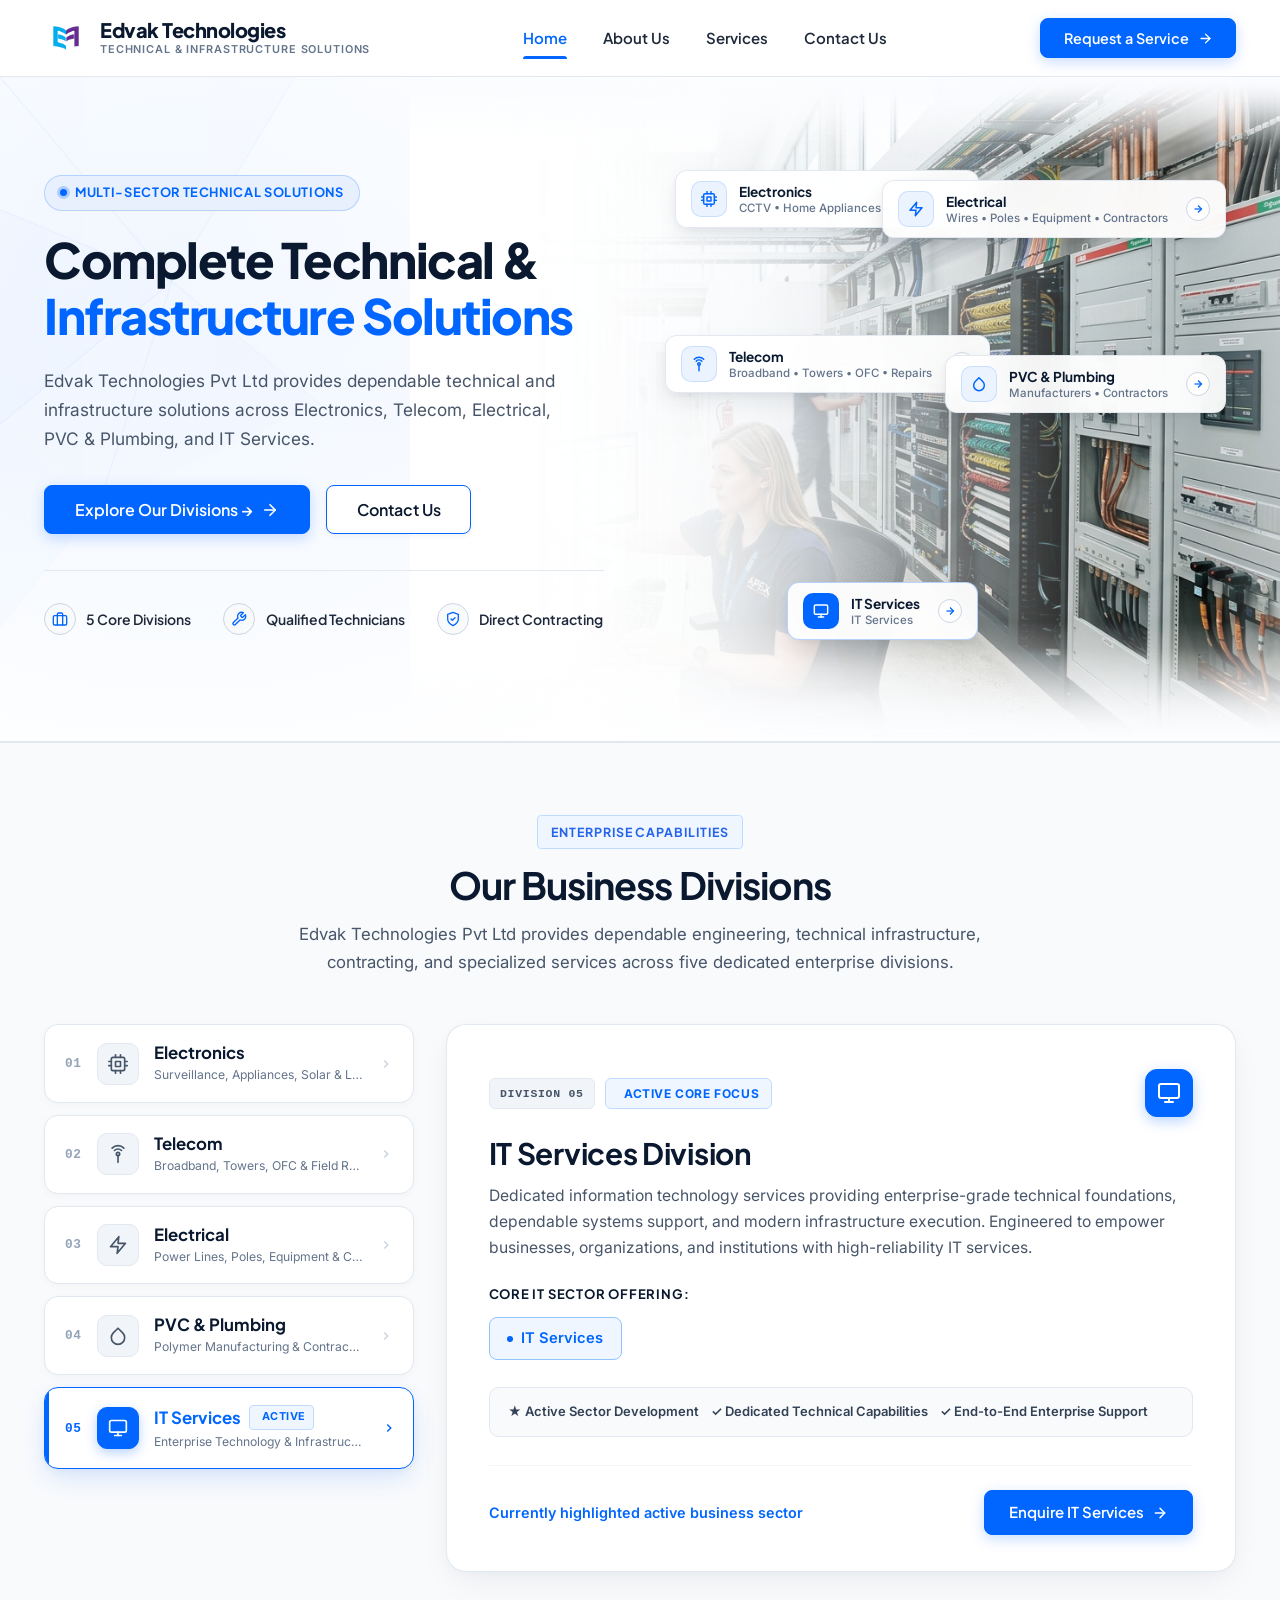
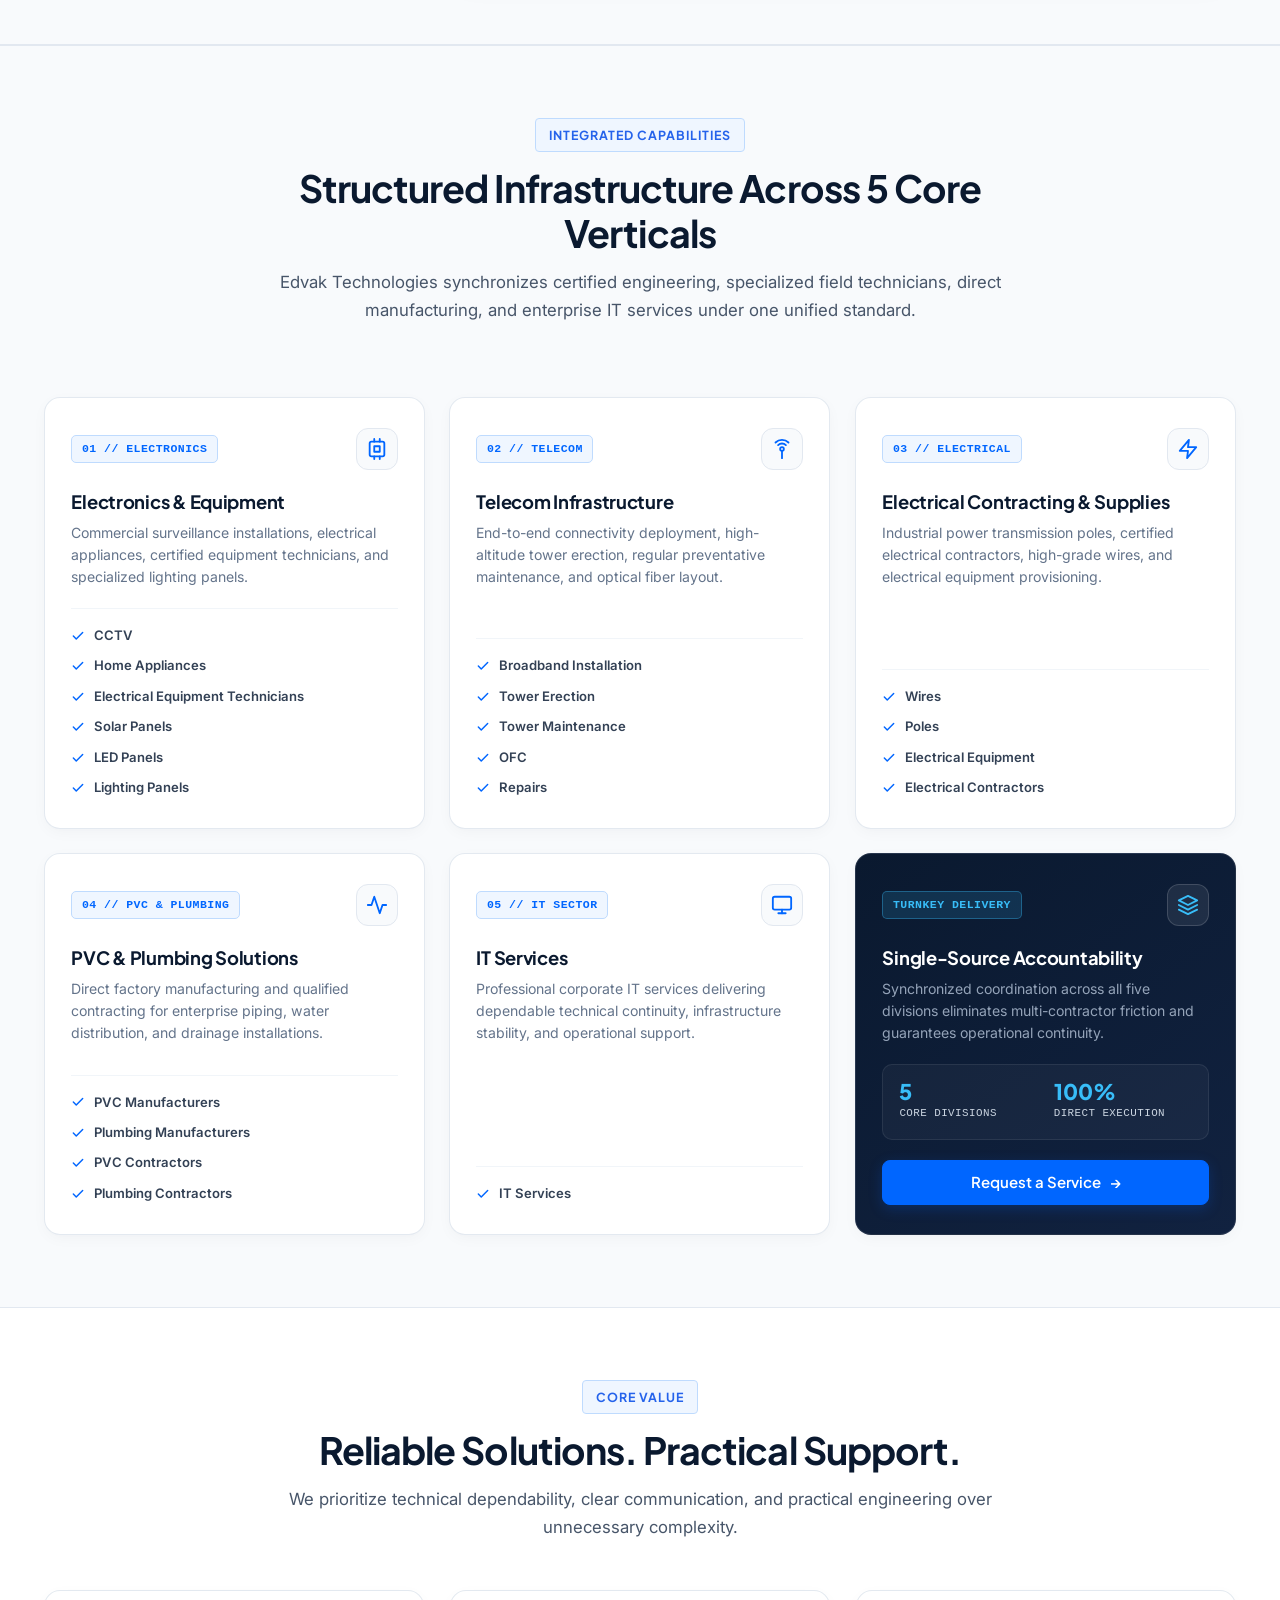
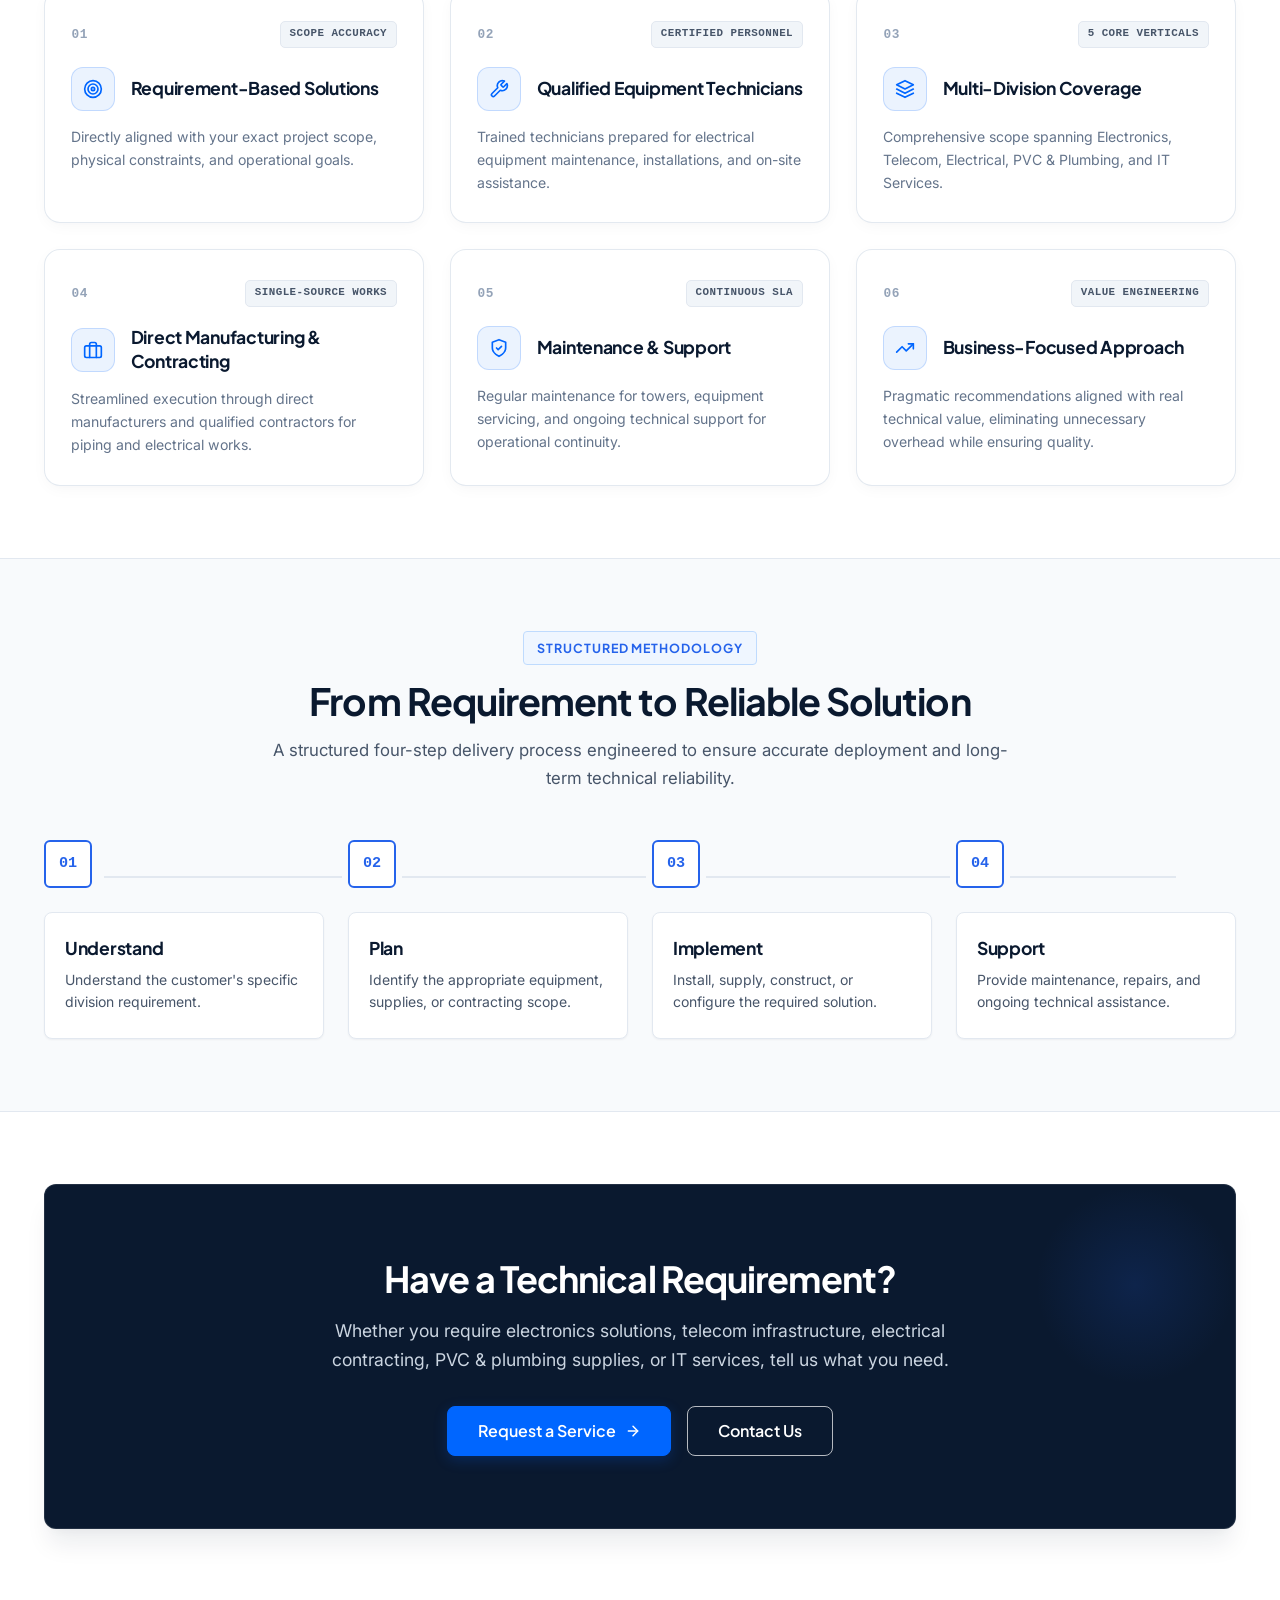
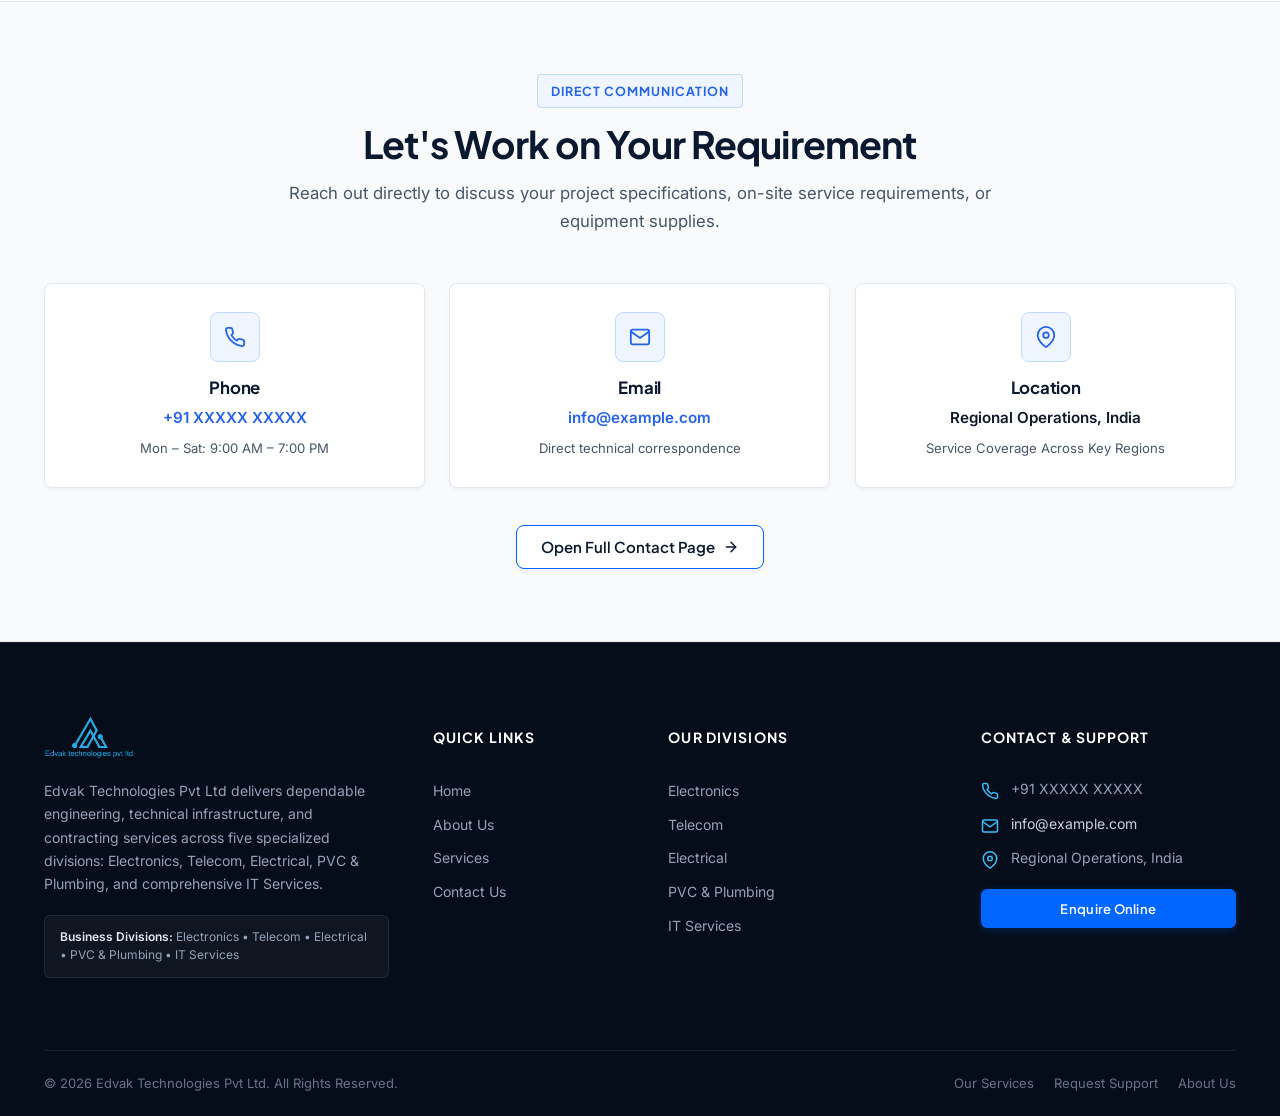
==== index.html @ a60372b4 "Update website design and services" ====
<!DOCTYPE html>
<html lang="en">
<head>
  <meta charset="UTF-8">
  <meta name="viewport" content="width=device-width, initial-scale=1.0">
  <title>Edvak Technologies Pvt Ltd | Complete Technical &amp; Infrastructure Solutions</title>
  <meta name="description" content="Edvak Technologies Pvt Ltd provides multi-sector technical and infrastructure solutions across Electronics, Telecom, Electrical, PVC &amp; Plumbing, and IT Services.">
  <link rel="canonical" href="https://www.example.com/">
  
  <!-- Open Graph Metadata -->
  <meta property="og:type" content="website">
  <meta property="og:title" content="Edvak Technologies Pvt Ltd | Complete Technical &amp; Infrastructure Solutions">
  <meta property="og:description" content="Edvak Technologies Pvt Ltd provides multi-sector technical and infrastructure solutions across Electronics, Telecom, Electrical, PVC &amp; Plumbing, and IT Services.">
  <meta property="og:url" content="https://www.example.com/">

  <!-- Google Fonts: Inter & Plus Jakarta Sans -->
  <link rel="preconnect" href="https://fonts.googleapis.com">
  <link rel="preconnect" href="https://fonts.gstatic.com" crossorigin>
  <link href="https://fonts.googleapis.com/css2?family=Inter:wght@400;500;600;700&family=Plus+Jakarta+Sans:wght@500;600;700;800&display=swap" rel="stylesheet">

  <!-- Core Stylesheets -->
  <link rel="stylesheet" href="css/style.css">
  <link rel="stylesheet" href="css/responsive.css">

  <!-- Structured Data: Organization -->
  <script type="application/ld+json">
  {
    "@context": "https://schema.org",
    "@type": "Organization",
    "name": "Edvak Technologies Pvt Ltd",
    "url": "https://www.example.com/",
    "logo": "https://www.example.com/assets/images/edvak-mark.png",
    "contactPoint": {
      "@type": "ContactPoint",
      "telephone": "+91 XXXXX XXXXX",
      "contactType": "customer service",
      "email": "info@example.com"
    }
  }
  </script>
</head>
<body>


  <!-- Global Header & Navigation -->
  <header class="site-header" id="main-header">
    <div class="container header-inner">
      <a href="index.html" class="brand-logo" aria-label="Edvak Technologies Pvt Ltd Home">
        <img src="assets/images/edvak-mark.png" alt="Edvak Technologies Logo" class="brand-logo-img">
        <div class="brand-text">
          <span class="brand-name">Edvak Technologies</span>
          <span class="brand-subtitle">Technical &amp; Infrastructure Solutions</span>
        </div>
      </a>

      <!-- Desktop & Mobile Navigation Wrapper -->
      <div class="nav-menu-wrapper" id="primary-navigation-wrapper">
        <nav aria-label="Primary Website Navigation">
          <ul class="nav-menu">
            <li><a href="index.html" class="nav-link active" aria-current="page">Home</a></li>
            <li><a href="about.html" class="nav-link">About Us</a></li>
            <li><a href="services.html" class="nav-link">Services</a></li>
            <li><a href="contact.html" class="nav-link">Contact Us</a></li>
            <li class="mobile-drawer-cta" style="display:none;">
              <a href="contact.html" class="btn btn-primary btn-block btn-shimmer">Request a Service</a>
            </li>
          </ul>
        </nav>
      </div>

      <div class="header-cta">
        <a href="contact.html" class="btn btn-nav-cta">
          Request a Service
          <svg width="15" height="15" viewBox="0 0 24 24" fill="none" stroke="currentColor" stroke-width="2.2" stroke-linecap="round" stroke-linejoin="round" aria-hidden="true"><line x1="5" y1="12" x2="19" y2="12"></line><polyline points="12 5 19 12 12 19"></polyline></svg>
        </a>
        <button class="mobile-nav-toggle" aria-label="Toggle navigation menu" aria-expanded="false" aria-controls="primary-navigation-wrapper">
          <svg width="24" height="24" viewBox="0 0 24 24" fill="none" stroke="currentColor" stroke-width="2" stroke-linecap="round" stroke-linejoin="round">
            <line x1="3" y1="12" x2="21" y2="12"></line>
            <line x1="3" y1="6" x2="21" y2="6"></line>
            <line x1="3" y1="18" x2="21" y2="18"></line>
          </svg>
        </button>
      </div>
    </div>
  </header>

  <main>
    <!-- 1. HERO SECTION: COMPLETE TECHNICAL & INFRASTRUCTURE SOLUTIONS -->
    <section class="hero-section" aria-labelledby="hero-heading">
      <!-- Subtle polygonal geometric facet watermark on the left -->
      <div class="hero-facet-backdrop" aria-hidden="true">
        <svg viewBox="0 0 500 650" preserveAspectRatio="none">
          <polygon points="0,0 240,0 140,200 0,130" fill="rgba(0,102,255,0.02)"></polygon>
          <polygon points="0,130 140,200 0,340" fill="rgba(0,102,255,0.035)"></polygon>
          <polygon points="140,200 260,320 80,420 0,340" fill="rgba(0,102,255,0.018)"></polygon>
          <polygon points="0,340 80,420 0,540" fill="rgba(0,102,255,0.028)"></polygon>
          <line x1="0" y1="0" x2="140" y2="200" stroke="rgba(0,102,255,0.065)" stroke-width="1.2"></line>
          <line x1="140" y1="200" x2="240" y2="0" stroke="rgba(0,102,255,0.065)" stroke-width="1.2"></line>
          <line x1="140" y1="200" x2="260" y2="320" stroke="rgba(0,102,255,0.065)" stroke-width="1.2"></line>
          <line x1="0" y1="130" x2="140" y2="200" stroke="rgba(0,102,255,0.065)" stroke-width="1.2"></line>
          <line x1="0" y1="340" x2="140" y2="200" stroke="rgba(0,102,255,0.065)" stroke-width="1.2"></line>
          <line x1="140" y1="200" x2="80" y2="420" stroke="rgba(0,102,255,0.065)" stroke-width="1.2"></line>
        </svg>
      </div>

      <!-- Photographic Infrastructure Visual: Spans right side, fading smoothly into the clean background -->
      <div class="hero-workspace-backdrop" aria-hidden="true">
        <img src="assets/images/hero-infrastructure.jpg" alt="" class="hero-backdrop-img">
        <div class="hero-backdrop-gradient"></div>
      </div>

      <div class="container hero-container">
        <div class="hero-grid">
          <!-- Left Hero Content Column (~50%) -->
          <div class="hero-content">
            <div class="hero-badge">
              <span class="hero-badge-dot"></span>
              MULTI-SECTOR TECHNICAL SOLUTIONS
            </div>
            <h1 id="hero-heading" class="hero-title">
              Complete Technical &amp;<br>
              <span class="hero-highlight">Infrastructure Solutions</span>
            </h1>
            <p class="hero-description">
              Edvak Technologies Pvt Ltd provides dependable technical and infrastructure solutions across Electronics, Telecom, Electrical, PVC &amp; Plumbing, and IT Services.
            </p>
            <div class="hero-actions">
              <a href="#divisions-section" class="btn btn-hero-primary btn-shimmer">
                Explore Our Divisions &rarr;
                <svg width="18" height="18" viewBox="0 0 24 24" fill="none" stroke="currentColor" stroke-width="2.2" stroke-linecap="round" stroke-linejoin="round" aria-hidden="true"><line x1="5" y1="12" x2="19" y2="12"></line><polyline points="12 5 19 12 12 19"></polyline></svg>
              </a>
              <a href="contact.html" class="btn btn-hero-secondary">Contact Us</a>
            </div>

            <!-- 3 Supporting Points / Highlights -->
            <div class="hero-features-strip">
              <div class="hero-feature-item">
                <div class="feature-icon-circle">
                  <svg width="16" height="16" viewBox="0 0 24 24" fill="none" stroke="currentColor" stroke-width="2" stroke-linecap="round" stroke-linejoin="round" aria-hidden="true"><rect x="2" y="7" width="20" height="14" rx="2" ry="2"></rect><path d="M16 21V5a2 2 0 0 0-2-2h-4a2 2 0 0 0-2 2v16"></path></svg>
                </div>
                <span>5 Core Divisions</span>
              </div>
              <div class="hero-feature-item">
                <div class="feature-icon-circle">
                  <svg width="16" height="16" viewBox="0 0 24 24" fill="none" stroke="currentColor" stroke-width="2" stroke-linecap="round" stroke-linejoin="round" aria-hidden="true"><path d="M14.7 6.3a1 1 0 0 0 0 1.4l1.6 1.6a1 1 0 0 0 1.4 0l3.77-3.77a6 6 0 0 1-7.94 7.94l-6.91 6.91a2.12 2.12 0 0 1-3-3l6.91-6.91a6 6 0 0 1 7.94-7.94l-3.76 3.76z"></path></svg>
                </div>
                <span>Qualified Technicians</span>
              </div>
              <div class="hero-feature-item">
                <div class="feature-icon-circle">
                  <svg width="16" height="16" viewBox="0 0 24 24" fill="none" stroke="currentColor" stroke-width="2" stroke-linecap="round" stroke-linejoin="round" aria-hidden="true"><path d="M12 22s8-4 8-10V5l-8-3-8 3v7c0 6 8 10 8 10z"></path><polyline points="9 12 11 14 15 10"></polyline></svg>
                </div>
                <span>Direct Contracting</span>
              </div>
            </div>
          </div>

          <!-- Right Technical Infrastructure Visual & Floating Division Cards Column (~50%) -->
          <div class="hero-visual">
            <div class="hero-stage-container" aria-label="Technical Infrastructure and Business Divisions">
              <!-- Mobile/Tablet Grounded Visual -->
              <div class="hero-mobile-image-card">
                <img src="assets/images/hero-infrastructure.jpg" alt="Edvak Technical and Infrastructure Operations" width="640" height="360" class="hero-workspace-img" loading="eager">
              </div>

              <!-- 5 Floating Division Cards Representing the 5 Actual Business Divisions -->
              <!-- Card 1: Electronics -->
              <a href="#division-electronics" class="hero-floating-card card-electronics" aria-label="Electronics Division">
                <div class="floating-card-icon">
                  <svg width="16" height="16" viewBox="0 0 24 24" fill="none" stroke="currentColor" stroke-width="2.2" stroke-linecap="round" stroke-linejoin="round" aria-hidden="true"><rect x="4" y="4" width="16" height="16" rx="2"></rect><rect x="9" y="9" width="6" height="6"></rect><line x1="9" y1="1" x2="9" y2="4"></line><line x1="15" y1="1" x2="15" y2="4"></line><line x1="9" y1="20" x2="9" y2="23"></line><line x1="15" y1="20" x2="15" y2="23"></line><line x1="20" y1="9" x2="23" y2="9"></line><line x1="20" y1="14" x2="23" y2="14"></line><line x1="1" y1="9" x2="4" y2="9"></line><line x1="1" y1="14" x2="4" y2="14"></line></svg>
                </div>
                <div class="floating-card-text">
                  <span class="floating-card-title">Electronics</span>
                  <span class="floating-card-sub">CCTV &bull; Home Appliances &bull; Solar</span>
                </div>
                <div class="floating-card-arrow" aria-hidden="true">
                  <svg width="12" height="12" viewBox="0 0 24 24" fill="none" stroke="currentColor" stroke-width="2.5"><line x1="5" y1="12" x2="19" y2="12"></line><polyline points="12 5 19 12 12 19"></polyline></svg>
                </div>
              </a>

              <!-- Card 2: Telecom -->
              <a href="#division-telecom" class="hero-floating-card card-telecom" aria-label="Telecom Division">
                <div class="floating-card-icon">
                  <svg width="16" height="16" viewBox="0 0 24 24" fill="none" stroke="currentColor" stroke-width="2.2" stroke-linecap="round" stroke-linejoin="round" aria-hidden="true"><path d="M4.93 4.93a10 10 0 0 1 14.14 0"></path><path d="M7.76 7.76a6 6 0 0 1 8.48 0"></path><circle cx="12" cy="12" r="2"></circle><path d="M12 14v8"></path></svg>
                </div>
                <div class="floating-card-text">
                  <span class="floating-card-title">Telecom</span>
                  <span class="floating-card-sub">Broadband &bull; Towers &bull; OFC &bull; Repairs</span>
                </div>
                <div class="floating-card-arrow" aria-hidden="true">
                  <svg width="12" height="12" viewBox="0 0 24 24" fill="none" stroke="currentColor" stroke-width="2.5"><line x1="5" y1="12" x2="19" y2="12"></line><polyline points="12 5 19 12 12 19"></polyline></svg>
                </div>
              </a>

              <!-- Card 3: Electrical -->
              <a href="#division-electrical" class="hero-floating-card card-electrical" aria-label="Electrical Division">
                <div class="floating-card-icon">
                  <svg width="16" height="16" viewBox="0 0 24 24" fill="none" stroke="currentColor" stroke-width="2.2" stroke-linecap="round" stroke-linejoin="round" aria-hidden="true"><polygon points="13 2 3 14 12 14 11 22 21 10 12 10 13 2"></polygon></svg>
                </div>
                <div class="floating-card-text">
                  <span class="floating-card-title">Electrical</span>
                  <span class="floating-card-sub">Wires &bull; Poles &bull; Equipment &bull; Contractors</span>
                </div>
                <div class="floating-card-arrow" aria-hidden="true">
                  <svg width="12" height="12" viewBox="0 0 24 24" fill="none" stroke="currentColor" stroke-width="2.5"><line x1="5" y1="12" x2="19" y2="12"></line><polyline points="12 5 19 12 12 19"></polyline></svg>
                </div>
              </a>

              <!-- Card 4: PVC & Plumbing -->
              <a href="#division-plumbing" class="hero-floating-card card-plumbing" aria-label="PVC and Plumbing Division">
                <div class="floating-card-icon">
                  <svg width="16" height="16" viewBox="0 0 24 24" fill="none" stroke="currentColor" stroke-width="2.2" stroke-linecap="round" stroke-linejoin="round" aria-hidden="true"><path d="M12 2.69l5.66 5.66a8 8 0 1 1-11.31 0z"></path></svg>
                </div>
                <div class="floating-card-text">
                  <span class="floating-card-title">PVC &amp; Plumbing</span>
                  <span class="floating-card-sub">Manufacturers &bull; Contractors</span>
                </div>
                <div class="floating-card-arrow" aria-hidden="true">
                  <svg width="12" height="12" viewBox="0 0 24 24" fill="none" stroke="currentColor" stroke-width="2.5"><line x1="5" y1="12" x2="19" y2="12"></line><polyline points="12 5 19 12 12 19"></polyline></svg>
                </div>
              </a>

              <!-- Card 5: IT Services -->
              <a href="#division-it" class="hero-floating-card card-it-services" aria-label="IT Services Division">
                <div class="floating-card-icon">
                  <svg width="16" height="16" viewBox="0 0 24 24" fill="none" stroke="currentColor" stroke-width="2.2" stroke-linecap="round" stroke-linejoin="round" aria-hidden="true"><rect x="2" y="3" width="20" height="14" rx="2" ry="2"></rect><line x1="8" y1="21" x2="16" y2="21"></line><line x1="12" y1="17" x2="12" y2="21"></line></svg>
                </div>
                <div class="floating-card-text">
                  <span class="floating-card-title">IT Services</span>
                  <span class="floating-card-sub">IT Services</span>
                </div>
                <div class="floating-card-arrow" aria-hidden="true">
                  <svg width="12" height="12" viewBox="0 0 24 24" fill="none" stroke="currentColor" stroke-width="2.5"><line x1="5" y1="12" x2="19" y2="12"></line><polyline points="12 5 19 12 12 19"></polyline></svg>
                </div>
              </a>
            </div>
          </div>
        </div>
      </div>
    </section>

    <!-- ==========================================================================
         SECTION 2: OUR BUSINESS DIVISIONS
         Interactive Enterprise Division Hub (Master-Detail Showcase)
         ========================================================================== -->
    <section class="section section-alt" id="divisions-section" aria-labelledby="divisions-heading">
      <div class="container">
        <div class="section-header">
          <span class="section-tag">Enterprise Capabilities</span>
          <h2 id="divisions-heading" class="section-title">Our Business Divisions</h2>
          <p class="section-description">
            Edvak Technologies Pvt Ltd provides dependable engineering, technical infrastructure, contracting, and specialized services across five dedicated enterprise divisions.
          </p>
        </div>

        <div class="division-hub-wrapper">
          <!-- Left Navigation Dock: 5 Divisions Selector Tabs -->
          <div class="hub-nav-dock" role="tablist" aria-label="Business Divisions Selector">
            <!-- Tab 1: Electronics -->
            <button class="hub-nav-item theme-electronics" id="tab-electronics" role="tab" aria-selected="false" aria-controls="panel-electronics" data-target="panel-electronics">
              <span class="hub-item-num">01</span>
              <div class="hub-item-icon">
                <svg width="20" height="20" viewBox="0 0 24 24" fill="none" stroke="currentColor" stroke-width="2" stroke-linecap="round" stroke-linejoin="round"><rect x="4" y="4" width="16" height="16" rx="2"></rect><rect x="9" y="9" width="6" height="6"></rect><line x1="9" y1="1" x2="9" y2="4"></line><line x1="15" y1="1" x2="15" y2="4"></line><line x1="9" y1="20" x2="9" y2="23"></line><line x1="15" y1="20" x2="15" y2="23"></line><line x1="20" y1="9" x2="23" y2="9"></line><line x1="20" y1="14" x2="23" y2="14"></line><line x1="1" y1="9" x2="4" y2="9"></line><line x1="1" y1="14" x2="4" y2="14"></line></svg>
              </div>
              <div class="hub-item-text">
                <span class="hub-item-title">Electronics</span>
                <span class="hub-item-sub">Surveillance, Appliances, Solar &amp; Lighting</span>
              </div>
              <div class="hub-item-arrow" aria-hidden="true">
                <svg width="14" height="14" viewBox="0 0 24 24" fill="none" stroke="currentColor" stroke-width="2.5"><polyline points="9 18 15 12 9 6"></polyline></svg>
              </div>
            </button>

            <!-- Tab 2: Telecom -->
            <button class="hub-nav-item theme-telecom" id="tab-telecom" role="tab" aria-selected="false" aria-controls="panel-telecom" data-target="panel-telecom">
              <span class="hub-item-num">02</span>
              <div class="hub-item-icon">
                <svg width="20" height="20" viewBox="0 0 24 24" fill="none" stroke="currentColor" stroke-width="2" stroke-linecap="round" stroke-linejoin="round"><path d="M4.93 4.93a10 10 0 0 1 14.14 0"></path><path d="M7.76 7.76a6 6 0 0 1 8.48 0"></path><circle cx="12" cy="12" r="2"></circle><path d="M12 14v8"></path></svg>
              </div>
              <div class="hub-item-text">
                <span class="hub-item-title">Telecom</span>
                <span class="hub-item-sub">Broadband, Towers, OFC &amp; Field Repairs</span>
              </div>
              <div class="hub-item-arrow" aria-hidden="true">
                <svg width="14" height="14" viewBox="0 0 24 24" fill="none" stroke="currentColor" stroke-width="2.5"><polyline points="9 18 15 12 9 6"></polyline></svg>
              </div>
            </button>

            <!-- Tab 3: Electrical -->
            <button class="hub-nav-item theme-electrical" id="tab-electrical" role="tab" aria-selected="false" aria-controls="panel-electrical" data-target="panel-electrical">
              <span class="hub-item-num">03</span>
              <div class="hub-item-icon">
                <svg width="20" height="20" viewBox="0 0 24 24" fill="none" stroke="currentColor" stroke-width="2" stroke-linecap="round" stroke-linejoin="round"><polygon points="13 2 3 14 12 14 11 22 21 10 12 10 13 2"></polygon></svg>
              </div>
              <div class="hub-item-text">
                <span class="hub-item-title">Electrical</span>
                <span class="hub-item-sub">Power Lines, Poles, Equipment &amp; Contractors</span>
              </div>
              <div class="hub-item-arrow" aria-hidden="true">
                <svg width="14" height="14" viewBox="0 0 24 24" fill="none" stroke="currentColor" stroke-width="2.5"><polyline points="9 18 15 12 9 6"></polyline></svg>
              </div>
            </button>

            <!-- Tab 4: PVC & Plumbing -->
            <button class="hub-nav-item theme-plumbing" id="tab-plumbing" role="tab" aria-selected="false" aria-controls="panel-plumbing" data-target="panel-plumbing">
              <span class="hub-item-num">04</span>
              <div class="hub-item-icon">
                <svg width="20" height="20" viewBox="0 0 24 24" fill="none" stroke="currentColor" stroke-width="2" stroke-linecap="round" stroke-linejoin="round"><path d="M12 2.69l5.66 5.66a8 8 0 1 1-11.31 0z"></path></svg>
              </div>
              <div class="hub-item-text">
                <span class="hub-item-title">PVC &amp; Plumbing</span>
                <span class="hub-item-sub">Polymer Manufacturing &amp; Contracting</span>
              </div>
              <div class="hub-item-arrow" aria-hidden="true">
                <svg width="14" height="14" viewBox="0 0 24 24" fill="none" stroke="currentColor" stroke-width="2.5"><polyline points="9 18 15 12 9 6"></polyline></svg>
              </div>
            </button>

            <!-- Tab 5: IT Services (ACTIVE / HIGHLIGHTED) -->
            <button class="hub-nav-item theme-it active" id="tab-it" role="tab" aria-selected="true" aria-controls="panel-it" data-target="panel-it">
              <span class="hub-item-num">05</span>
              <div class="hub-item-icon">
                <svg width="20" height="20" viewBox="0 0 24 24" fill="none" stroke="currentColor" stroke-width="2" stroke-linecap="round" stroke-linejoin="round"><rect x="2" y="3" width="20" height="14" rx="2" ry="2"></rect><line x1="8" y1="21" x2="16" y2="21"></line><line x1="12" y1="17" x2="12" y2="21"></line></svg>
              </div>
              <div class="hub-item-text">
                <div class="hub-title-row">
                  <span class="hub-item-title">IT Services</span>
                  <span class="hub-badge-pulse"><span class="pulse-dot"></span> Active</span>
                </div>
                <span class="hub-item-sub">Enterprise Technology &amp; Infrastructure</span>
              </div>
              <div class="hub-item-arrow" aria-hidden="true">
                <svg width="14" height="14" viewBox="0 0 24 24" fill="none" stroke="currentColor" stroke-width="2.5"><polyline points="9 18 15 12 9 6"></polyline></svg>
              </div>
            </button>
          </div>

          <!-- Right Showcase Stage: Dynamic Detail Panels -->
          <div class="hub-stage" id="hub-stage-container">
            <!-- Panel 1: Electronics -->
            <div class="hub-panel theme-electronics" id="panel-electronics" role="tabpanel" aria-labelledby="tab-electronics">
              <div class="hub-panel-header">
                <div class="hub-panel-badges">
                  <span class="panel-chip">DIVISION 01</span>
                  <span class="panel-category-pill">Hardware &amp; Energy</span>
                </div>
                <div class="hub-panel-icon-circle">
                  <svg width="24" height="24" viewBox="0 0 24 24" fill="none" stroke="currentColor" stroke-width="2" stroke-linecap="round" stroke-linejoin="round"><rect x="4" y="4" width="16" height="16" rx="2"></rect><rect x="9" y="9" width="6" height="6"></rect><line x1="9" y1="1" x2="9" y2="4"></line><line x1="15" y1="1" x2="15" y2="4"></line><line x1="9" y1="20" x2="9" y2="23"></line><line x1="15" y1="20" x2="15" y2="23"></line><line x1="20" y1="9" x2="23" y2="9"></line><line x1="20" y1="14" x2="23" y2="14"></line><line x1="1" y1="9" x2="4" y2="9"></line><line x1="1" y1="14" x2="4" y2="14"></line></svg>
                </div>
              </div>
              <h3 class="hub-panel-title">Electronics Division</h3>
              <p class="hub-panel-desc">
                Comprehensive electronics infrastructure providing high-definition surveillance systems, appliance maintenance, certified technicians for all electrical equipment, and clean-energy solar and LED illumination panels for commercial and residential facilities.
              </p>

              <div class="hub-services-block">
                <h4 class="hub-services-heading">Core Services &amp; Equipment Provided:</h4>
                <div class="hub-services-grid">
                  <div class="hub-service-capsule"><span class="capsule-dot"></span> CCTV</div>
                  <div class="hub-service-capsule"><span class="capsule-dot"></span> Home Appliances</div>
                  <div class="hub-service-capsule"><span class="capsule-dot"></span> Electrical Equipment Technicians</div>
                  <div class="hub-service-capsule"><span class="capsule-dot"></span> Solar Panels</div>
                  <div class="hub-service-capsule"><span class="capsule-dot"></span> LED Panels</div>
                  <div class="hub-service-capsule"><span class="capsule-dot"></span> Lighting Panels</div>
                </div>
              </div>

              <div class="hub-panel-meta-strip">
                <div class="hub-meta-pill">✓ Certified Field Technicians</div>
                <div class="hub-meta-pill">✓ Direct Equipment Supply</div>
                <div class="hub-meta-pill">✓ On-Site Installation &amp; AMC</div>
              </div>

              <div class="hub-panel-footer">
                <div class="hub-footer-text">
                  <span>Looking for electronics or solar deployment?</span>
                </div>
                <a href="contact.html?division=electronics" class="btn btn-primary btn-shimmer">
                  <span>Enquire Electronics</span>
                  <svg width="16" height="16" viewBox="0 0 24 24" fill="none" stroke="currentColor" stroke-width="2.2" stroke-linecap="round" stroke-linejoin="round"><line x1="5" y1="12" x2="19" y2="12"></line><polyline points="12 5 19 12 12 19"></polyline></svg>
                </a>
              </div>
            </div>

            <!-- Panel 2: Telecom -->
            <div class="hub-panel theme-telecom" id="panel-telecom" role="tabpanel" aria-labelledby="tab-telecom">
              <div class="hub-panel-header">
                <div class="hub-panel-badges">
                  <span class="panel-chip">DIVISION 02</span>
                  <span class="panel-category-pill">Network Infrastructure</span>
                </div>
                <div class="hub-panel-icon-circle">
                  <svg width="24" height="24" viewBox="0 0 24 24" fill="none" stroke="currentColor" stroke-width="2" stroke-linecap="round" stroke-linejoin="round"><path d="M4.93 4.93a10 10 0 0 1 14.14 0"></path><path d="M7.76 7.76a6 6 0 0 1 8.48 0"></path><circle cx="12" cy="12" r="2"></circle><path d="M12 14v8"></path></svg>
                </div>
              </div>
              <h3 class="hub-panel-title">Telecom Division</h3>
              <p class="hub-panel-desc">
                High-capacity connectivity solutions and turnkey telecommunications engineering—specializing in broadband installations, robust tower erection and structural maintenance, high-speed optical fiber cabling (OFC), and rapid field restoration services.
              </p>

              <div class="hub-services-block">
                <h4 class="hub-services-heading">Core Services &amp; Capabilities:</h4>
                <div class="hub-services-grid">
                  <div class="hub-service-capsule"><span class="capsule-dot"></span> Broadband Installation</div>
                  <div class="hub-service-capsule"><span class="capsule-dot"></span> Tower Erection</div>
                  <div class="hub-service-capsule"><span class="capsule-dot"></span> Tower Maintenance</div>
                  <div class="hub-service-capsule"><span class="capsule-dot"></span> OFC</div>
                  <div class="hub-service-capsule"><span class="capsule-dot"></span> Repairs</div>
                </div>
              </div>

              <div class="hub-panel-meta-strip">
                <div class="hub-meta-pill">✓ Rigging &amp; Tower Erection Teams</div>
                <div class="hub-meta-pill">✓ OFC Splicing &amp; Testing</div>
                <div class="hub-meta-pill">✓ 24/7 Field Repair Readiness</div>
              </div>

              <div class="hub-panel-footer">
                <div class="hub-footer-text">
                  <span>Need turnkey telecom contracting or maintenance?</span>
                </div>
                <a href="contact.html?division=telecom" class="btn btn-primary btn-shimmer">
                  <span>Enquire Telecom</span>
                  <svg width="16" height="16" viewBox="0 0 24 24" fill="none" stroke="currentColor" stroke-width="2.2" stroke-linecap="round" stroke-linejoin="round"><line x1="5" y1="12" x2="19" y2="12"></line><polyline points="12 5 19 12 12 19"></polyline></svg>
                </a>
              </div>
            </div>

            <!-- Panel 3: Electrical -->
            <div class="hub-panel theme-electrical" id="panel-electrical" role="tabpanel" aria-labelledby="tab-electrical">
              <div class="hub-panel-header">
                <div class="hub-panel-badges">
                  <span class="panel-chip">DIVISION 03</span>
                  <span class="panel-category-pill">Power &amp; Contracting</span>
                </div>
                <div class="hub-panel-icon-circle">
                  <svg width="24" height="24" viewBox="0 0 24 24" fill="none" stroke="currentColor" stroke-width="2" stroke-linecap="round" stroke-linejoin="round"><polygon points="13 2 3 14 12 14 11 22 21 10 12 10 13 2"></polygon></svg>
                </div>
              </div>
              <h3 class="hub-panel-title">Electrical Division</h3>
              <p class="hub-panel-desc">
                Heavy-duty commercial and industrial electrical infrastructure delivery—supplying certified high-tension and low-tension wires, distribution utility poles, substations and panel equipment, supported by licensed electrical contractors.
              </p>

              <div class="hub-services-block">
                <h4 class="hub-services-heading">Core Services &amp; Supplies:</h4>
                <div class="hub-services-grid">
                  <div class="hub-service-capsule"><span class="capsule-dot"></span> Wires</div>
                  <div class="hub-service-capsule"><span class="capsule-dot"></span> Poles</div>
                  <div class="hub-service-capsule"><span class="capsule-dot"></span> Electrical Equipment</div>
                  <div class="hub-service-capsule"><span class="capsule-dot"></span> Electrical Contractors</div>
                </div>
              </div>

              <div class="hub-panel-meta-strip">
                <div class="hub-meta-pill">✓ Licensed Electrical Contractors</div>
                <div class="hub-meta-pill">✓ Commercial &amp; Industrial Power</div>
                <div class="hub-meta-pill">✓ Certified Utility Poles &amp; Wires</div>
              </div>

              <div class="hub-panel-footer">
                <div class="hub-footer-text">
                  <span>Planning industrial wiring or contracting works?</span>
                </div>
                <a href="contact.html?division=electrical" class="btn btn-primary btn-shimmer">
                  <span>Enquire Electrical</span>
                  <svg width="16" height="16" viewBox="0 0 24 24" fill="none" stroke="currentColor" stroke-width="2.2" stroke-linecap="round" stroke-linejoin="round"><line x1="5" y1="12" x2="19" y2="12"></line><polyline points="12 5 19 12 12 19"></polyline></svg>
                </a>
              </div>
            </div>

            <!-- Panel 4: PVC & Plumbing -->
            <div class="hub-panel theme-plumbing" id="panel-plumbing" role="tabpanel" aria-labelledby="tab-plumbing">
              <div class="hub-panel-header">
                <div class="hub-panel-badges">
                  <span class="panel-chip">DIVISION 04</span>
                  <span class="panel-category-pill">Manufacturing &amp; Utilities</span>
                </div>
                <div class="hub-panel-icon-circle">
                  <svg width="24" height="24" viewBox="0 0 24 24" fill="none" stroke="currentColor" stroke-width="2" stroke-linecap="round" stroke-linejoin="round"><path d="M12 2.69l5.66 5.66a8 8 0 1 1-11.31 0z"></path></svg>
                </div>
              </div>
              <h3 class="hub-panel-title">PVC &amp; Plumbing Division</h3>
              <p class="hub-panel-desc">
                Precision polymer manufacturing and commercial utility infrastructure—encompassing high-durability PVC product manufacturing, plumbing product fabrication, utility-grade PVC contracting, and licensed plumbing contractor executions.
              </p>

              <div class="hub-services-block">
                <h4 class="hub-services-heading">Core Manufacturing &amp; Contracting Offerings:</h4>
                <div class="hub-services-grid">
                  <div class="hub-service-capsule"><span class="capsule-dot"></span> PVC Manufacturers</div>
                  <div class="hub-service-capsule"><span class="capsule-dot"></span> Plumbing Manufacturers</div>
                  <div class="hub-service-capsule"><span class="capsule-dot"></span> PVC Contractors</div>
                  <div class="hub-service-capsule"><span class="capsule-dot"></span> Plumbing Contractors</div>
                </div>
              </div>

              <div class="hub-panel-meta-strip">
                <div class="hub-meta-pill">✓ Direct Factory Manufacturing</div>
                <div class="hub-meta-pill">✓ High-Tolerance Polymer Piping</div>
                <div class="hub-meta-pill">✓ Certified Piping Contractors</div>
              </div>

              <div class="hub-panel-footer">
                <div class="hub-footer-text">
                  <span>Require plumbing manufacturing or piping contractors?</span>
                </div>
                <a href="contact.html?division=plumbing" class="btn btn-primary btn-shimmer">
                  <span>Enquire PVC &amp; Plumbing</span>
                  <svg width="16" height="16" viewBox="0 0 24 24" fill="none" stroke="currentColor" stroke-width="2.2" stroke-linecap="round" stroke-linejoin="round"><line x1="5" y1="12" x2="19" y2="12"></line><polyline points="12 5 19 12 12 19"></polyline></svg>
                </a>
              </div>
            </div>

            <!-- Panel 5: IT Services (ACTIVE / HIGHLIGHTED) -->
            <div class="hub-panel theme-it active" id="panel-it" role="tabpanel" aria-labelledby="tab-it">
              <div class="hub-panel-header">
                <div class="hub-panel-badges">
                  <span class="panel-chip">DIVISION 05</span>
                  <span class="panel-active-pill"><span class="pulse-dot"></span> Active Core Focus</span>
                </div>
                <div class="hub-panel-icon-circle active-circle">
                  <svg width="24" height="24" viewBox="0 0 24 24" fill="none" stroke="currentColor" stroke-width="2" stroke-linecap="round" stroke-linejoin="round"><rect x="2" y="3" width="20" height="14" rx="2" ry="2"></rect><line x1="8" y1="21" x2="16" y2="21"></line><line x1="12" y1="17" x2="12" y2="21"></line></svg>
                </div>
              </div>
              <h3 class="hub-panel-title">IT Services Division</h3>
              <p class="hub-panel-desc">
                Dedicated information technology services providing enterprise-grade technical foundations, dependable systems support, and modern infrastructure execution. Engineered to empower businesses, organizations, and institutions with high-reliability IT services.
              </p>

              <div class="hub-services-block">
                <h4 class="hub-services-heading">Core IT Sector Offering:</h4>
                <div class="hub-services-grid">
                  <div class="hub-service-capsule active-capsule"><span class="capsule-dot active-dot"></span> IT Services</div>
                </div>
              </div>

              <div class="hub-panel-meta-strip">
                <div class="hub-meta-pill">★ Active Sector Development</div>
                <div class="hub-meta-pill">✓ Dedicated Technical Capabilities</div>
                <div class="hub-meta-pill">✓ End-to-End Enterprise Support</div>
              </div>

              <div class="hub-panel-footer">
                <div class="hub-footer-text">
                  <span style="color:#0066FF; font-weight:600;">Currently highlighted active business sector</span>
                </div>
                <a href="contact.html?division=it" class="btn btn-primary btn-shimmer">
                  <span>Enquire IT Services</span>
                  <svg width="16" height="16" viewBox="0 0 24 24" fill="none" stroke="currentColor" stroke-width="2.2" stroke-linecap="round" stroke-linejoin="round"><line x1="5" y1="12" x2="19" y2="12"></line><polyline points="12 5 19 12 12 19"></polyline></svg>
                </a>
              </div>
            </div>
          </div>
        </div>
      </div>
    </section>

    <!-- ==========================================================================
         SECTION 3: DIVISION CAPABILITIES
         Heading: Structured Infrastructure & Multi-Division Scope
         Integrated Capabilities across the 5 Business Divisions
         ========================================================================== -->
    <!-- ==========================================================================
         SECTION 3: INTEGRATED CAPABILITIES ACROSS 5 VERTICALS
         Clean, stylish, modern corporate architecture grid
         ========================================================================== -->
    <section class="section section-alt capabilities-section" id="capabilities-section" aria-labelledby="capabilities-heading">
      <div class="container">
        <div class="section-header text-center" style="max-width: 820px; margin: 0 auto var(--space-2xl) auto;">
          <span class="section-tag">Integrated Capabilities</span>
          <h2 id="capabilities-heading" class="section-title">Structured Infrastructure Across 5 Core Verticals</h2>
          <p class="section-description">
            Edvak Technologies synchronizes certified engineering, specialized field technicians, direct manufacturing, and enterprise IT services under one unified standard.
          </p>
        </div>

        <div class="capabilities-grid-six">
          <!-- 01. Electronics -->
          <div class="capability-matrix-card reveal-on-scroll">
            <div class="matrix-card-top">
              <span class="matrix-card-badge">01 // ELECTRONICS</span>
              <div class="matrix-card-icon" aria-hidden="true">
                <svg width="22" height="22" viewBox="0 0 24 24" fill="none" stroke="currentColor" stroke-width="2" stroke-linecap="round" stroke-linejoin="round"><rect x="4" y="4" width="16" height="16" rx="2"></rect><rect x="9" y="9" width="6" height="6"></rect><line x1="9" y1="1" x2="9" y2="4"></line><line x1="15" y1="1" x2="15" y2="4"></line><line x1="9" y1="20" x2="9" y2="23"></line><line x1="15" y1="20" x2="15" y2="23"></line></svg>
              </div>
            </div>
            <h3 class="matrix-card-title">Electronics &amp; Equipment</h3>
            <p class="matrix-card-desc">Commercial surveillance installations, electrical appliances, certified equipment technicians, and specialized lighting panels.</p>
            <div class="matrix-service-list">
              <div class="matrix-service-item"><svg width="14" height="14" viewBox="0 0 24 24" fill="none" stroke="currentColor" stroke-width="2.5" stroke-linecap="round" stroke-linejoin="round"><polyline points="20 6 9 17 4 12"></polyline></svg> CCTV</div>
              <div class="matrix-service-item"><svg width="14" height="14" viewBox="0 0 24 24" fill="none" stroke="currentColor" stroke-width="2.5" stroke-linecap="round" stroke-linejoin="round"><polyline points="20 6 9 17 4 12"></polyline></svg> Home Appliances</div>
              <div class="matrix-service-item"><svg width="14" height="14" viewBox="0 0 24 24" fill="none" stroke="currentColor" stroke-width="2.5" stroke-linecap="round" stroke-linejoin="round"><polyline points="20 6 9 17 4 12"></polyline></svg> Electrical Equipment Technicians</div>
              <div class="matrix-service-item"><svg width="14" height="14" viewBox="0 0 24 24" fill="none" stroke="currentColor" stroke-width="2.5" stroke-linecap="round" stroke-linejoin="round"><polyline points="20 6 9 17 4 12"></polyline></svg> Solar Panels</div>
              <div class="matrix-service-item"><svg width="14" height="14" viewBox="0 0 24 24" fill="none" stroke="currentColor" stroke-width="2.5" stroke-linecap="round" stroke-linejoin="round"><polyline points="20 6 9 17 4 12"></polyline></svg> LED Panels</div>
              <div class="matrix-service-item"><svg width="14" height="14" viewBox="0 0 24 24" fill="none" stroke="currentColor" stroke-width="2.5" stroke-linecap="round" stroke-linejoin="round"><polyline points="20 6 9 17 4 12"></polyline></svg> Lighting Panels</div>
            </div>
          </div>

          <!-- 02. Telecom -->
          <div class="capability-matrix-card reveal-on-scroll">
            <div class="matrix-card-top">
              <span class="matrix-card-badge">02 // TELECOM</span>
              <div class="matrix-card-icon" aria-hidden="true">
                <svg width="22" height="22" viewBox="0 0 24 24" fill="none" stroke="currentColor" stroke-width="2" stroke-linecap="round" stroke-linejoin="round"><path d="M4.93 4.93a10 10 0 0 1 14.14 0"></path><path d="M7.76 7.76a6 6 0 0 1 8.48 0"></path><circle cx="12" cy="12" r="2"></circle><path d="M12 14v8"></path></svg>
              </div>
            </div>
            <h3 class="matrix-card-title">Telecom Infrastructure</h3>
            <p class="matrix-card-desc">End-to-end connectivity deployment, high-altitude tower erection, regular preventative maintenance, and optical fiber layout.</p>
            <div class="matrix-service-list">
              <div class="matrix-service-item"><svg width="14" height="14" viewBox="0 0 24 24" fill="none" stroke="currentColor" stroke-width="2.5" stroke-linecap="round" stroke-linejoin="round"><polyline points="20 6 9 17 4 12"></polyline></svg> Broadband Installation</div>
              <div class="matrix-service-item"><svg width="14" height="14" viewBox="0 0 24 24" fill="none" stroke="currentColor" stroke-width="2.5" stroke-linecap="round" stroke-linejoin="round"><polyline points="20 6 9 17 4 12"></polyline></svg> Tower Erection</div>
              <div class="matrix-service-item"><svg width="14" height="14" viewBox="0 0 24 24" fill="none" stroke="currentColor" stroke-width="2.5" stroke-linecap="round" stroke-linejoin="round"><polyline points="20 6 9 17 4 12"></polyline></svg> Tower Maintenance</div>
              <div class="matrix-service-item"><svg width="14" height="14" viewBox="0 0 24 24" fill="none" stroke="currentColor" stroke-width="2.5" stroke-linecap="round" stroke-linejoin="round"><polyline points="20 6 9 17 4 12"></polyline></svg> OFC</div>
              <div class="matrix-service-item"><svg width="14" height="14" viewBox="0 0 24 24" fill="none" stroke="currentColor" stroke-width="2.5" stroke-linecap="round" stroke-linejoin="round"><polyline points="20 6 9 17 4 12"></polyline></svg> Repairs</div>
            </div>
          </div>

          <!-- 03. Electrical -->
          <div class="capability-matrix-card reveal-on-scroll">
            <div class="matrix-card-top">
              <span class="matrix-card-badge">03 // ELECTRICAL</span>
              <div class="matrix-card-icon" aria-hidden="true">
                <svg width="22" height="22" viewBox="0 0 24 24" fill="none" stroke="currentColor" stroke-width="2" stroke-linecap="round" stroke-linejoin="round"><polygon points="13 2 3 14 12 14 11 22 21 10 12 10 13 2"></polygon></svg>
              </div>
            </div>
            <h3 class="matrix-card-title">Electrical Contracting &amp; Supplies</h3>
            <p class="matrix-card-desc">Industrial power transmission poles, certified electrical contractors, high-grade wires, and electrical equipment provisioning.</p>
            <div class="matrix-service-list">
              <div class="matrix-service-item"><svg width="14" height="14" viewBox="0 0 24 24" fill="none" stroke="currentColor" stroke-width="2.5" stroke-linecap="round" stroke-linejoin="round"><polyline points="20 6 9 17 4 12"></polyline></svg> Wires</div>
              <div class="matrix-service-item"><svg width="14" height="14" viewBox="0 0 24 24" fill="none" stroke="currentColor" stroke-width="2.5" stroke-linecap="round" stroke-linejoin="round"><polyline points="20 6 9 17 4 12"></polyline></svg> Poles</div>
              <div class="matrix-service-item"><svg width="14" height="14" viewBox="0 0 24 24" fill="none" stroke="currentColor" stroke-width="2.5" stroke-linecap="round" stroke-linejoin="round"><polyline points="20 6 9 17 4 12"></polyline></svg> Electrical Equipment</div>
              <div class="matrix-service-item"><svg width="14" height="14" viewBox="0 0 24 24" fill="none" stroke="currentColor" stroke-width="2.5" stroke-linecap="round" stroke-linejoin="round"><polyline points="20 6 9 17 4 12"></polyline></svg> Electrical Contractors</div>
            </div>
          </div>

          <!-- 04. PVC & Plumbing -->
          <div class="capability-matrix-card reveal-on-scroll">
            <div class="matrix-card-top">
              <span class="matrix-card-badge">04 // PVC &amp; PLUMBING</span>
              <div class="matrix-card-icon" aria-hidden="true">
                <svg width="22" height="22" viewBox="0 0 24 24" fill="none" stroke="currentColor" stroke-width="2" stroke-linecap="round" stroke-linejoin="round"><path d="M22 12h-4l-3 9L9 3l-3 9H2"></path></svg>
              </div>
            </div>
            <h3 class="matrix-card-title">PVC &amp; Plumbing Solutions</h3>
            <p class="matrix-card-desc">Direct factory manufacturing and qualified contracting for enterprise piping, water distribution, and drainage installations.</p>
            <div class="matrix-service-list">
              <div class="matrix-service-item"><svg width="14" height="14" viewBox="0 0 24 24" fill="none" stroke="currentColor" stroke-width="2.5" stroke-linecap="round" stroke-linejoin="round"><polyline points="20 6 9 17 4 12"></polyline></svg> PVC Manufacturers</div>
              <div class="matrix-service-item"><svg width="14" height="14" viewBox="0 0 24 24" fill="none" stroke="currentColor" stroke-width="2.5" stroke-linecap="round" stroke-linejoin="round"><polyline points="20 6 9 17 4 12"></polyline></svg> Plumbing Manufacturers</div>
              <div class="matrix-service-item"><svg width="14" height="14" viewBox="0 0 24 24" fill="none" stroke="currentColor" stroke-width="2.5" stroke-linecap="round" stroke-linejoin="round"><polyline points="20 6 9 17 4 12"></polyline></svg> PVC Contractors</div>
              <div class="matrix-service-item"><svg width="14" height="14" viewBox="0 0 24 24" fill="none" stroke="currentColor" stroke-width="2.5" stroke-linecap="round" stroke-linejoin="round"><polyline points="20 6 9 17 4 12"></polyline></svg> Plumbing Contractors</div>
            </div>
          </div>

          <!-- 05. IT Sector -->
          <div class="capability-matrix-card reveal-on-scroll">
            <div class="matrix-card-top">
              <span class="matrix-card-badge">05 // IT SECTOR</span>
              <div class="matrix-card-icon" aria-hidden="true">
                <svg width="22" height="22" viewBox="0 0 24 24" fill="none" stroke="currentColor" stroke-width="2" stroke-linecap="round" stroke-linejoin="round"><rect x="2" y="3" width="20" height="14" rx="2"></rect><line x1="8" y1="21" x2="16" y2="21"></line><line x1="12" y1="17" x2="12" y2="21"></line></svg>
              </div>
            </div>
            <h3 class="matrix-card-title">IT Services</h3>
            <p class="matrix-card-desc">Professional corporate IT services delivering dependable technical continuity, infrastructure stability, and operational support.</p>
            <div class="matrix-service-list">
              <div class="matrix-service-item"><svg width="14" height="14" viewBox="0 0 24 24" fill="none" stroke="currentColor" stroke-width="2.5" stroke-linecap="round" stroke-linejoin="round"><polyline points="20 6 9 17 4 12"></polyline></svg> IT Services</div>
            </div>
          </div>

          <!-- 06. Turnkey Integration Feature Card -->
          <div class="capability-matrix-card matrix-feature-card reveal-on-scroll">
            <div class="matrix-card-top">
              <span class="matrix-card-badge badge-accent">TURNKEY DELIVERY</span>
              <div class="matrix-card-icon icon-light" aria-hidden="true">
                <svg width="22" height="22" viewBox="0 0 24 24" fill="none" stroke="currentColor" stroke-width="2" stroke-linecap="round" stroke-linejoin="round"><path d="M12 2L2 7l10 5 10-5-10-5z"></path><path d="M2 17l10 5 10-5"></path><path d="M2 12l10 5 10-5"></path></svg>
              </div>
            </div>
            <h3 class="matrix-card-title title-light">Single-Source Accountability</h3>
            <p class="matrix-card-desc desc-light">Synchronized coordination across all five divisions eliminates multi-contractor friction and guarantees operational continuity.</p>
            
            <div class="matrix-feature-stats">
              <div class="feature-stat-item">
                <strong class="stat-number">5</strong>
                <span class="stat-desc">Core Divisions</span>
              </div>
              <div class="feature-stat-item">
                <strong class="stat-number">100%</strong>
                <span class="stat-desc">Direct Execution</span>
              </div>
            </div>

            <a href="contact.html" class="btn btn-primary" style="margin-top: auto; justify-content: center;">
              Request a Service <span class="btn-arrow">→</span>
            </a>
          </div>
        </div>
      </div>
    </section>

    <!-- ==========================================================================
         SECTION 4: WHY CHOOSE EDVAK TECHNOLOGIES
         Heading: Reliable Solutions. Practical Support.
         Six grounded business points
         ========================================================================== -->
    <section class="section" id="why-choose-section" aria-labelledby="why-heading">
      <div class="container">
        <div class="section-header">
          <span class="section-tag">Core Value</span>
          <h2 id="why-heading" class="section-title">Reliable Solutions. Practical Support.</h2>
          <p class="section-description">
            We prioritize technical dependability, clear communication, and practical engineering over unnecessary complexity.
          </p>
        </div>

        <div class="why-grid-six">
          <!-- 01. Requirement-Based Solutions -->
          <div class="why-card-item reveal-on-scroll">
            <div class="why-card-meta">
              <span class="why-card-num">01</span>
              <span class="why-card-pill">Scope Accuracy</span>
            </div>
            <div class="why-card-top">
              <div class="why-card-icon" aria-hidden="true">
                <svg width="20" height="20" viewBox="0 0 24 24" fill="none" stroke="currentColor" stroke-width="2" stroke-linecap="round" stroke-linejoin="round"><circle cx="12" cy="12" r="10"></circle><circle cx="12" cy="12" r="6"></circle><circle cx="12" cy="12" r="2"></circle></svg>
              </div>
              <h3>Requirement-Based Solutions</h3>
            </div>
            <p>Directly aligned with your exact project scope, physical constraints, and operational goals.</p>
          </div>

          <!-- 02. Qualified Technical Personnel -->
          <div class="why-card-item reveal-on-scroll">
            <div class="why-card-meta">
              <span class="why-card-num">02</span>
              <span class="why-card-pill">Certified Personnel</span>
            </div>
            <div class="why-card-top">
              <div class="why-card-icon" aria-hidden="true">
                <svg width="20" height="20" viewBox="0 0 24 24" fill="none" stroke="currentColor" stroke-width="2" stroke-linecap="round" stroke-linejoin="round"><path d="M14.7 6.3a1 1 0 0 0 0 1.4l1.6 1.6a1 1 0 0 0 1.4 0l3.77-3.77a6 6 0 0 1-7.94 7.94l-6.91 6.91a2.12 2.12 0 0 1-3-3l6.91-6.91a6 6 0 0 1 7.94-7.94l-3.76 3.76z"></path></svg>
              </div>
              <h3>Qualified Equipment Technicians</h3>
            </div>
            <p>Trained technicians prepared for electrical equipment maintenance, installations, and on-site assistance.</p>
          </div>

          <!-- 03. Complete Division Coverage -->
          <div class="why-card-item reveal-on-scroll">
            <div class="why-card-meta">
              <span class="why-card-num">03</span>
              <span class="why-card-pill">5 Core Verticals</span>
            </div>
            <div class="why-card-top">
              <div class="why-card-icon" aria-hidden="true">
                <svg width="20" height="20" viewBox="0 0 24 24" fill="none" stroke="currentColor" stroke-width="2" stroke-linecap="round" stroke-linejoin="round"><polygon points="12 2 2 7 12 12 22 7 12 2"></polygon><polyline points="2 17 12 22 22 17"></polyline><polyline points="2 12 12 17 22 12"></polyline></svg>
              </div>
              <h3>Multi-Division Coverage</h3>
            </div>
            <p>Comprehensive scope spanning Electronics, Telecom, Electrical, PVC &amp; Plumbing, and IT Services.</p>
          </div>

          <!-- 04. Direct Manufacturing & Contracting -->
          <div class="why-card-item reveal-on-scroll">
            <div class="why-card-meta">
              <span class="why-card-num">04</span>
              <span class="why-card-pill">Single-Source Works</span>
            </div>
            <div class="why-card-top">
              <div class="why-card-icon" aria-hidden="true">
                <svg width="20" height="20" viewBox="0 0 24 24" fill="none" stroke="currentColor" stroke-width="2" stroke-linecap="round" stroke-linejoin="round"><rect x="2" y="7" width="20" height="14" rx="2" ry="2"></rect><path d="M16 21V5a2 2 0 0 0-2-2h-4a2 2 0 0 0-2 2v16"></path></svg>
              </div>
              <h3>Direct Manufacturing &amp; Contracting</h3>
            </div>
            <p>Streamlined execution through direct manufacturers and qualified contractors for piping and electrical works.</p>
          </div>

          <!-- 05. Maintenance & After-Sales Support -->
          <div class="why-card-item reveal-on-scroll">
            <div class="why-card-meta">
              <span class="why-card-num">05</span>
              <span class="why-card-pill">Continuous SLA</span>
            </div>
            <div class="why-card-top">
              <div class="why-card-icon" aria-hidden="true">
                <svg width="20" height="20" viewBox="0 0 24 24" fill="none" stroke="currentColor" stroke-width="2" stroke-linecap="round" stroke-linejoin="round"><path d="M12 22s8-4 8-10V5l-8-3-8 3v7c0 6 8 10 8 10z"></path><polyline points="9 12 11 14 15 10"></polyline></svg>
              </div>
              <h3>Maintenance &amp; Support</h3>
            </div>
            <p>Regular maintenance for towers, equipment servicing, and ongoing technical support for operational continuity.</p>
          </div>

          <!-- 06. Business-Focused Approach -->
          <div class="why-card-item reveal-on-scroll">
            <div class="why-card-meta">
              <span class="why-card-num">06</span>
              <span class="why-card-pill">Value Engineering</span>
            </div>
            <div class="why-card-top">
              <div class="why-card-icon" aria-hidden="true">
                <svg width="20" height="20" viewBox="0 0 24 24" fill="none" stroke="currentColor" stroke-width="2" stroke-linecap="round" stroke-linejoin="round"><polyline points="22 7 13.5 15.5 8.5 10.5 2 17"></polyline><polyline points="16 7 22 7 22 13"></polyline></svg>
              </div>
              <h3>Business-Focused Approach</h3>
            </div>
            <p>Pragmatic recommendations aligned with real technical value, eliminating unnecessary overhead while ensuring quality.</p>
          </div>
        </div>
      </div>
    </section>

    <!-- ==========================================================================
         SECTION 5: HOW WE WORK
         Heading: From Requirement to Reliable Solution
         4-step process
         ========================================================================== -->
    <section class="section section-alt process-section" id="how-we-work-section" aria-labelledby="process-heading">
      <div class="container">
        <div class="section-header">
          <span class="section-tag">Structured Methodology</span>
          <h2 id="process-heading" class="section-title">From Requirement to Reliable Solution</h2>
          <p class="section-description">
            A structured four-step delivery process engineered to ensure accurate deployment and long-term technical reliability.
          </p>
        </div>

        <div class="process-timeline">
          <!-- Step 01 -->
          <div class="process-step">
            <div class="step-marker" aria-hidden="true">01</div>
            <div class="step-card">
              <h3>Understand</h3>
              <p>Understand the customer's specific division requirement.</p>
            </div>
          </div>

          <!-- Step 02 -->
          <div class="process-step">
            <div class="step-marker" aria-hidden="true">02</div>
            <div class="step-card">
              <h3>Plan</h3>
              <p>Identify the appropriate equipment, supplies, or contracting scope.</p>
            </div>
          </div>

          <!-- Step 03 -->
          <div class="process-step">
            <div class="step-marker" aria-hidden="true">03</div>
            <div class="step-card">
              <h3>Implement</h3>
              <p>Install, supply, construct, or configure the required solution.</p>
            </div>
          </div>

          <!-- Step 04 -->
          <div class="process-step">
            <div class="step-marker" aria-hidden="true">04</div>
            <div class="step-card">
              <h3>Support</h3>
              <p>Provide maintenance, repairs, and ongoing technical assistance.</p>
            </div>
          </div>
        </div>
      </div>
    </section>

    <!-- ==========================================================================
         SECTION 6: SERVICE REQUEST CTA
         Heading: Have a Technical Requirement?
         ========================================================================== -->
    <section class="section" id="service-cta-section" aria-labelledby="cta-heading">
      <div class="container">
        <div class="cta-banner">
          <h2 id="cta-heading">Have a Technical Requirement?</h2>
          <p>
            Whether you require electronics solutions, telecom infrastructure, electrical contracting, PVC &amp; plumbing supplies, or IT services, tell us what you need.
          </p>
          <div style="display:flex; justify-content:center; gap:1rem; flex-wrap:wrap; margin-top:1.5rem;">
            <a href="contact.html" class="btn btn-primary btn-lg btn-shimmer">
              Request a Service
              <svg width="16" height="16" viewBox="0 0 24 24" fill="none" stroke="currentColor" stroke-width="2.2" stroke-linecap="round" stroke-linejoin="round" aria-hidden="true"><line x1="5" y1="12" x2="19" y2="12"></line><polyline points="12 5 19 12 12 19"></polyline></svg>
            </a>
            <a href="contact.html" class="btn btn-outline-white btn-lg">Contact Us</a>
          </div>
        </div>
      </div>
    </section>

    <!-- ==========================================================================
         SECTION 7: CONTACT PREVIEW
         Heading: Let's Work on Your Requirement
         ========================================================================== -->
    <section class="section section-alt" id="contact-preview-section" aria-labelledby="contact-preview-heading">
      <div class="container">
        <div class="section-header">
          <span class="section-tag">Direct Communication</span>
          <h2 id="contact-preview-heading" class="section-title">Let's Work on Your Requirement</h2>
          <p class="section-description">
            Reach out directly to discuss your project specifications, on-site service requirements, or equipment supplies.
          </p>
        </div>

        <div class="contact-preview-grid">
          <!-- Phone Card -->
          <div class="contact-preview-card">
            <div class="contact-preview-icon" aria-hidden="true">
              <svg width="22" height="22" viewBox="0 0 24 24" fill="none" stroke="currentColor" stroke-width="2" stroke-linecap="round" stroke-linejoin="round"><path d="M22 16.92v3a2 2 0 0 1-2.18 2 19.79 19.79 0 0 1-8.63-3.07 19.5 19.5 0 0 1-6-6 19.79 19.79 0 0 1-3.07-8.67A2 2 0 0 1 4.11 2h3a2 2 0 0 1 2 1.72 12.84 12.84 0 0 0 .7 2.81 2 2 0 0 1-.45 2.11L8.09 9.91a16 16 0 0 0 6 6l1.27-1.27a2 2 0 0 1 2.11-.45 12.84 12.84 0 0 0 2.81.7A2 2 0 0 1 22 16.92z"></path></svg>
            </div>
            <h3 class="contact-preview-title">Phone</h3>
            <div class="contact-preview-val"><a href="tel:+91XXXXXXXXXX">+91 XXXXX XXXXX</a></div>
            <span class="contact-preview-sub">Mon – Sat: 9:00 AM – 7:00 PM</span>
          </div>

          <!-- Email Card -->
          <div class="contact-preview-card">
            <div class="contact-preview-icon" aria-hidden="true">
              <svg width="22" height="22" viewBox="0 0 24 24" fill="none" stroke="currentColor" stroke-width="2" stroke-linecap="round" stroke-linejoin="round"><path d="M4 4h16c1.1 0 2 .9 2 2v12c0 1.1-.9 2-2 2H4c-1.1 0-2-.9-2-2V6c0-1.1.9-2 2-2z"></path><polyline points="22,6 12,13 2,6"></polyline></svg>
            </div>
            <h3 class="contact-preview-title">Email</h3>
            <div class="contact-preview-val"><a href="mailto:info@example.com">info@example.com</a></div>
            <span class="contact-preview-sub">Direct technical correspondence</span>
          </div>

          <!-- Location Card -->
          <div class="contact-preview-card">
            <div class="contact-preview-icon" aria-hidden="true">
              <svg width="22" height="22" viewBox="0 0 24 24" fill="none" stroke="currentColor" stroke-width="2" stroke-linecap="round" stroke-linejoin="round"><path d="M21 10c0 7-9 13-9 13s-9-6-9-13a9 9 0 0 1 18 0z"></path><circle cx="12" cy="10" r="3"></circle></svg>
            </div>
            <h3 class="contact-preview-title">Location</h3>
            <div class="contact-preview-val">Regional Operations, India</div>
            <span class="contact-preview-sub">Service Coverage Across Key Regions</span>
          </div>
        </div>

        <div style="text-align:center; margin-top:2.25rem;">
          <a href="contact.html" class="btn btn-secondary">
            Open Full Contact Page
            <svg width="16" height="16" viewBox="0 0 24 24" fill="none" stroke="currentColor" stroke-width="2.2" stroke-linecap="round" stroke-linejoin="round" aria-hidden="true"><line x1="5" y1="12" x2="19" y2="12"></line><polyline points="12 5 19 12 12 19"></polyline></svg>
          </a>
        </div>
      </div>
    </section>

  </main>

  <!-- FOOTER -->
  <footer class="site-footer">
    <div class="container">
      <div class="footer-grid">
        <div class="footer-col footer-brand">
          <div class="footer-logo-wrap">
            <img src="assets/images/edvak-logo-dark.png" alt="Edvak Technologies Pvt Ltd" class="footer-logo-img">
          </div>
          <p>
            Edvak Technologies Pvt Ltd delivers dependable engineering, technical infrastructure, and contracting services across five specialized divisions: Electronics, Telecom, Electrical, PVC &amp; Plumbing, and comprehensive IT Services.
          </p>
          <div class="footer-divisions-summary">
            <strong>Business Divisions:</strong> Electronics • Telecom • Electrical • PVC &amp; Plumbing • IT Services
          </div>
        </div>

        <div class="footer-col">
          <h4>Quick Links</h4>
          <ul class="footer-links">
            <li><a href="index.html">Home</a></li>
            <li><a href="about.html">About Us</a></li>
            <li><a href="services.html">Services</a></li>
            <li><a href="contact.html">Contact Us</a></li>
          </ul>
        </div>

        <div class="footer-col">
          <h4>Our Divisions</h4>
          <ul class="footer-links">
            <li><a href="services.html#division-electronics">Electronics</a></li>
            <li><a href="services.html#division-telecom">Telecom</a></li>
            <li><a href="services.html#division-electrical">Electrical</a></li>
            <li><a href="services.html#division-plumbing">PVC &amp; Plumbing</a></li>
            <li><a href="services.html#division-it">IT Services</a></li>
          </ul>
        </div>

        <div class="footer-col">
          <h4>Contact &amp; Support</h4>
          <ul class="footer-contact-list">
            <li class="footer-contact-item">
              <svg width="18" height="18" viewBox="0 0 24 24" fill="none" stroke="currentColor" stroke-width="2"><path d="M22 16.92v3a2 2 0 0 1-2.18 2 19.79 19.79 0 0 1-8.63-3.07 19.5 19.5 0 0 1-6-6 19.79 19.79 0 0 1-3.07-8.67A2 2 0 0 1 4.11 2h3a2 2 0 0 1 2 1.72 12.84 12.84 0 0 0 .7 2.81 2 2 0 0 1-.45 2.11L8.09 9.91a16 16 0 0 0 6 6l1.27-1.27a2 2 0 0 1 2.11-.45 12.84 12.84 0 0 0 2.81.7A2 2 0 0 1 22 16.92z"></path></svg>
              <span>+91 XXXXX XXXXX</span>
            </li>
            <li class="footer-contact-item">
              <svg width="18" height="18" viewBox="0 0 24 24" fill="none" stroke="currentColor" stroke-width="2"><path d="M4 4h16c1.1 0 2 .9 2 2v12c0 1.1-.9 2-2 2H4c-1.1 0-2-.9-2-2V6c0-1.1.9-2 2-2z"></path><polyline points="22,6 12,13 2,6"></polyline></svg>
              <a href="mailto:info@example.com">info@example.com</a>
            </li>
            <li class="footer-contact-item">
              <svg width="18" height="18" viewBox="0 0 24 24" fill="none" stroke="currentColor" stroke-width="2"><path d="M21 10c0 7-9 13-9 13s-9-6-9-13a9 9 0 0 1 18 0z"></path><circle cx="12" cy="10" r="3"></circle></svg>
              <span>Regional Operations, India</span>
            </li>
          </ul>
          <div class="footer-cta-wrap">
            <a href="contact.html" class="btn btn-secondary btn-footer-cta">Enquire Online</a>
          </div>
        </div>
      </div>

      <div class="footer-bottom">
        <p>&copy; 2026 Edvak Technologies Pvt Ltd. All Rights Reserved.</p>
        <ul class="footer-bottom-links">
          <li><a href="services.html">Our Services</a></li>
          <li><a href="contact.html">Request Support</a></li>
          <li><a href="about.html">About Us</a></li>
        </ul>
      </div>
    </div>
  </footer>

  <script src="js/main.js"></script>
</body>
</html>
---- css/style.css ----
/* ==========================================================================
   PREMIUM 2026 TECHNICAL SERVICES DESIGN SYSTEM
   Precision-engineered UI: Deep Navy, Pure White, Electric Blue Accent
   Restrained depth, modern typography, human-crafted micro-interactions
   ========================================================================== */

/* --- 1. DESIGN TOKENS --- */
:root {
  /* Brand Palette */
  --color-primary: #0A192F;          /* Midnight Navy */
  --color-primary-dark: #060D1A;     /* Deep Void */
  --color-primary-light: #172A45;    /* Navy Surface */
  --color-secondary: #2563EB;        /* Primary Blue */
  --color-electric: #1D4ED8;         /* Deep Electric */
  --color-accent-blue: #3B82F6;      /* Vibrant Electric Blue */
  --color-accent-cyan: #0EA5E9;      /* Subtle Cyan Highlight */
  --color-accent-subtle: #EFF6FF;    /* Light Electric Tint */
  --color-accent-border: #BFDBFE;    /* Border Tint */

  /* Neutrals & Surfaces */
  --color-bg-body: #FFFFFF;
  --color-bg-surface: #F8FAFC;       /* Off-white canvas */
  --color-bg-alt: #F1F5F9;           /* Slate neutral */
  --color-bg-card: #FFFFFF;
  --color-border: #E2E8F0;           /* Crisp hair-thin border */
  --color-border-hover: #94A3B8;     /* Active border */
  --color-text-main: #0F172A;        /* Slate 900 */
  --color-text-muted: #475569;       /* Slate 600 */
  --color-text-light: #64748B;       /* Slate 500 */
  --color-heading: #0A192F;

  /* Functional */
  --color-success: #10B981;
  --color-success-bg: #ECFDF5;
  --color-error: #EF4444;

  /* Typography */
  --font-heading: 'Plus Jakarta Sans', -apple-system, BlinkMacSystemFont, "Segoe UI", Roboto, sans-serif;
  --font-body: 'Inter', -apple-system, BlinkMacSystemFont, "Segoe UI", Roboto, sans-serif;
  --font-mono: 'SFMono-Regular', Consolas, 'Liberation Mono', Menlo, monospace;

  /* Spacing Scale */
  --space-3xs: 0.25rem;
  --space-2xs: 0.5rem;
  --space-xs: 0.75rem;
  --space-sm: 1rem;
  --space-md: 1.5rem;
  --space-lg: 2rem;
  --space-xl: 3rem;
  --space-2xl: 4.5rem;
  --space-3xl: 6rem;

  /* Layout */
  --container-max-width: 1240px;
  --container-padding: 1.5rem;
  --header-height: 76px;

  /* Restrained Shadows */
  --shadow-sm: 0 1px 2px 0 rgba(15, 23, 42, 0.05);
  --shadow-md: 0 4px 6px -1px rgba(15, 23, 42, 0.07), 0 2px 4px -2px rgba(15, 23, 42, 0.04);
  --shadow-card: 0 2px 4px rgba(10, 25, 47, 0.04), 0 1px 2px rgba(10, 25, 47, 0.02);
  --shadow-card-hover: 0 12px 24px -6px rgba(10, 25, 47, 0.09), 0 4px 8px -4px rgba(10, 25, 47, 0.04);
  --shadow-lg: 0 20px 25px -5px rgba(10, 25, 47, 0.08), 0 8px 10px -6px rgba(10, 25, 47, 0.03);

  /* Radius (Crisp, not overly bubbly) */
  --radius-xs: 4px;
  --radius-sm: 6px;
  --radius-md: 8px;
  --radius-lg: 12px;
  --radius-full: 9999px;

  /* Micro transitions */
  --transition-fast: 150ms cubic-bezier(0.4, 0, 0.2, 1);
  --transition-base: 240ms cubic-bezier(0.16, 1, 0.3, 1);
  --transition-bounce: 350ms cubic-bezier(0.34, 1.56, 0.64, 1);
}

/* --- 2. CSS RESET & BASE STYLES --- */
*, *::before, *::after {
  box-sizing: border-box;
  margin: 0;
  padding: 0;
}

html {
  font-size: 16px;
  scroll-behavior: smooth;
  -webkit-text-size-adjust: 100%;
}

body {
  font-family: var(--font-body);
  font-size: 1rem;
  line-height: 1.65;
  color: var(--color-text-main);
  background-color: var(--color-bg-body);
  -webkit-font-smoothing: antialiased;
  -moz-osx-font-smoothing: grayscale;
  overflow-x: hidden;
}

img, svg {
  display: block;
  max-width: 100%;
  height: auto;
}

a {
  color: var(--color-secondary);
  text-decoration: none;
  transition: all var(--transition-fast);
}

a:hover {
  color: var(--color-electric);
}

button, input, select, textarea {
  font: inherit;
}

:focus-visible {
  outline: 2px solid var(--color-accent-blue);
  outline-offset: 3px;
}

/* --- 3. TYPOGRAPHY HIERARCHY --- */
h1, h2, h3, h4, h5, h6 {
  font-family: var(--font-heading);
  color: var(--color-heading);
  font-weight: 700;
  line-height: 1.2;
  letter-spacing: -0.025em;
}

h1 {
  font-size: clamp(2.4rem, 4.5vw, 3.4rem);
  letter-spacing: -0.035em;
  font-weight: 800;
}

h2 {
  font-size: clamp(1.85rem, 3vw, 2.35rem);
  letter-spacing: -0.025em;
}

h3 {
  font-size: 1.25rem;
  letter-spacing: -0.015em;
}

h4 {
  font-size: 1.05rem;
}

p {
  margin-bottom: 1rem;
  color: var(--color-text-muted);
}

p:last-child {
  margin-bottom: 0;
}

.text-lead {
  font-size: 1.125rem;
  line-height: 1.7;
  color: var(--color-text-muted);
}

.mono-tag {
  font-family: var(--font-mono);
  font-size: 0.75rem;
  letter-spacing: 0.05em;
  text-transform: uppercase;
}

/* --- 4. LAYOUT UTILITIES --- */
.container {
  width: 100%;
  max-width: var(--container-max-width);
  margin-left: auto;
  margin-right: auto;
  padding-left: var(--container-padding);
  padding-right: var(--container-padding);
}

.section {
  padding-top: var(--space-2xl);
  padding-bottom: var(--space-2xl);
  position: relative;
}

.section-alt {
  background-color: var(--color-bg-surface);
  border-top: 1px solid var(--color-border);
  border-bottom: 1px solid var(--color-border);
}

.section-header {
  text-align: center;
  max-width: 740px;
  margin: 0 auto var(--space-xl) auto;
}

.section-tag {
  display: inline-flex;
  align-items: center;
  gap: 0.45rem;
  font-family: var(--font-heading);
  font-size: 0.78rem;
  font-weight: 700;
  text-transform: uppercase;
  letter-spacing: 0.08em;
  color: var(--color-secondary);
  background-color: var(--color-accent-subtle);
  padding: 0.35rem 0.8rem;
  border-radius: var(--radius-xs);
  margin-bottom: 0.85rem;
  border: 1px solid var(--color-accent-border);
}

.section-title {
  margin-bottom: 0.85rem;
}

.section-description {
  font-size: 1.05rem;
  color: var(--color-text-muted);
  line-height: 1.65;
}

/* ==========================================================================
   5. UNIFIED BUTTON SYSTEM & MICRO-INTERACTIONS
   ========================================================================== */

/* --- Base Button Container & Shared Micro-Interactions --- */
.btn {
  display: inline-flex;
  align-items: center;
  justify-content: center;
  gap: 0.55rem;
  font-family: var(--font-heading);
  font-size: 0.9375rem;
  font-weight: 600;
  line-height: 1.25;
  padding: 0.75rem 1.5rem;
  border-radius: 8px;
  border: 1.5px solid transparent;
  cursor: pointer;
  text-align: center;
  text-decoration: none;
  white-space: nowrap;
  position: relative;
  overflow: hidden;
  user-select: none;
  -webkit-tap-highlight-color: transparent;
  
  /* Snappy, professional 240ms cubic-bezier transition */
  transition: transform 240ms cubic-bezier(0.16, 1, 0.3, 1),
              box-shadow 240ms cubic-bezier(0.16, 1, 0.3, 1),
              background-color 240ms ease,
              border-color 240ms ease,
              color 240ms ease;
}

/* Ensure text and icons remain above pseudo-element shimmer sweeps */
.btn > * {
  position: relative;
  z-index: 2;
}

/* Global Arrow / SVG Icon Animation inside Buttons */
.btn svg,
.btn .cta-arrow {
  flex-shrink: 0;
  transition: transform 240ms cubic-bezier(0.16, 1, 0.3, 1),
              stroke 240ms ease,
              color 240ms ease;
}

/* Base Hover State: Subtle upward lift */
.btn:hover {
  transform: translateY(-2px);
}

/* Icon / Arrow micro-movement to the right on hover */
.btn:hover svg,
.btn:hover .cta-arrow {
  transform: translateX(3px);
}

/* Active / Click State: Very subtle press-down with 0.97 scale */
.btn:active {
  transform: translateY(0) scale(0.97);
  transition: transform 90ms ease, box-shadow 90ms ease;
}

/* Keyboard Accessibility */
.btn:focus-visible {
  outline: 2px solid #0066FF;
  outline-offset: 3px;
}

/* --- 1. PRIMARY BUTTONS --- */
/* Examples: Request a Service, Explore Our Services, Submit Enquiry, Get in Touch */
.btn-primary,
.btn-nav-cta,
.btn-hero-primary {
  background-color: #0066FF;
  border-color: #0066FF;
  color: #FFFFFF !important;
  box-shadow: 0 4px 14px rgba(0, 102, 255, 0.22);
}

.btn-primary:hover,
.btn-nav-cta:hover,
.btn-hero-primary:hover {
  background-color: #0052CC;
  border-color: #0052CC;
  color: #FFFFFF !important;
  transform: translateY(-2px);
  box-shadow: 0 8px 22px rgba(0, 102, 255, 0.34);
}

.btn-primary:active,
.btn-nav-cta:active,
.btn-hero-primary:active {
  background-color: #0045B0;
  border-color: #0045B0;
  color: #FFFFFF !important;
  transform: translateY(0) scale(0.97);
  box-shadow: 0 2px 8px rgba(0, 102, 255, 0.25);
}

.btn-primary svg,
.btn-nav-cta svg,
.btn-hero-primary svg {
  color: #FFFFFF;
  stroke: #FFFFFF;
}

/* --- 2. SECONDARY / OUTLINE BUTTONS --- */
/* Examples: Contact Us, Learn More, View Services, WhatsApp Us, Send Enquiry */
.btn-secondary,
.btn-hero-secondary,
.btn-outline {
  background-color: #FFFFFF;
  border-color: #0066FF;
  color: #0A192F;
  box-shadow: 0 2px 6px rgba(10, 25, 47, 0.05);
}

.btn-secondary:hover,
.btn-hero-secondary:hover,
.btn-outline:hover {
  background-color: #0066FF;
  border-color: #0066FF;
  color: #FFFFFF !important;
  transform: translateY(-2px);
  box-shadow: 0 6px 18px rgba(0, 102, 255, 0.28);
}

.btn-secondary:hover svg,
.btn-hero-secondary:hover svg,
.btn-outline:hover svg {
  color: #FFFFFF;
  stroke: #FFFFFF;
}

.btn-secondary:active,
.btn-hero-secondary:active,
.btn-outline:active {
  background-color: #0052CC;
  border-color: #0052CC;
  color: #FFFFFF !important;
  transform: translateY(0) scale(0.97);
  box-shadow: 0 2px 6px rgba(0, 102, 255, 0.2);
}

/* --- 3. OUTLINE WHITE BUTTONS (FOR DARK HERO & CTA BANNERS) --- */
.btn-outline-white {
  background-color: transparent;
  border-color: rgba(255, 255, 255, 0.7);
  color: #FFFFFF !important;
  box-shadow: none;
}

.btn-outline-white:hover {
  background-color: #FFFFFF;
  border-color: #FFFFFF;
  color: #0A192F !important;
  transform: translateY(-2px);
  box-shadow: 0 6px 18px rgba(0, 0, 0, 0.2);
}

.btn-outline-white:active {
  background-color: rgba(255, 255, 255, 0.9);
  color: #0A192F !important;
  transform: translateY(0) scale(0.97);
  box-shadow: 0 2px 8px rgba(0, 0, 0, 0.12);
}

/* --- 4. IMPORTANT CTA SHIMMER HIGHLIGHT ON HOVER --- */
/* For "Request a Service", "Explore Our Services", and any .btn-shimmer */
.btn-shimmer,
.btn-nav-cta,
.btn-hero-primary {
  position: relative;
  overflow: hidden;
}

.btn-shimmer::before,
.btn-nav-cta::before,
.btn-hero-primary::before {
  content: "";
  position: absolute;
  top: 0;
  left: -130%;
  width: 60%;
  height: 100%;
  background: linear-gradient(
    105deg,
    transparent 15%,
    rgba(255, 255, 255, 0.28) 50%,
    transparent 85%
  );
  transform: skewX(-20deg);
  pointer-events: none;
  transition: none;
  z-index: 1;
}

.btn-shimmer:hover::before,
.btn-nav-cta:hover::before,
.btn-hero-primary:hover::before {
  left: 140%;
  transition: left 650ms cubic-bezier(0.2, 0.8, 0.35, 1);
}

/* --- 5. BUTTON SIZES --- */
.btn-sm {
  font-size: 0.85rem;
  padding: 0.52rem 1.05rem;
  border-radius: 6px;
}

.btn-lg {
  font-size: 1rem;
  padding: 0.875rem 1.85rem;
  border-radius: 8px;
}

.btn-block {
  width: 100%;
}

/* Text / Inline Link Button */
.btn-link {
  display: inline-flex;
  align-items: center;
  gap: 0.4rem;
  font-family: var(--font-heading);
  font-weight: 600;
  font-size: 0.875rem;
  color: #0066FF;
  padding: 0.25rem 0;
  background: none;
  border: none;
  cursor: pointer;
  text-decoration: none;
  transition: color 200ms ease;
}

.btn-link:hover {
  color: #0052CC;
}

.btn-link svg,
.btn-link .cta-arrow {
  transition: transform 200ms cubic-bezier(0.16, 1, 0.3, 1);
}

.btn-link:hover svg,
.btn-link:hover .cta-arrow {
  transform: translateX(4px);
}

.btn-link:active {
  transform: scale(0.98);
}

/* --- 6. ACCESSIBILITY: REDUCED MOTION --- */
@media (prefers-reduced-motion: reduce) {
  .btn,
  .btn-nav-cta,
  .btn-hero-primary,
  .btn-hero-secondary,
  .btn-secondary,
  .btn-outline-white,
  .btn-link,
  .btn svg,
  .btn-link svg,
  .hero-content,
  .hero-floating-card {
    transition: none !important;
    transform: none !important;
    animation: none !important;
    opacity: 1 !important;
  }
  
  .btn-shimmer::before,
  .btn-nav-cta::before,
  .btn-hero-primary::before {
    display: none !important;
  }
}



/* --- 6. TOP DIVISION BAR (Clean white / very light grey) --- */
.top-division-bar {
  background-color: #F8FAFC;
  border-bottom: 1px solid var(--color-border);
  padding: 0.45rem 0;
  font-size: 0.8125rem;
  position: relative;
  z-index: 1001;
}

.top-division-inner {
  display: flex;
  align-items: center;
  justify-content: space-between;
  flex-wrap: wrap;
  gap: 0.75rem;
}

.top-division-nav {
  display: flex;
  align-items: center;
  gap: 0.75rem;
  flex-wrap: wrap;
}

.top-division-label {
  font-family: var(--font-heading);
  font-weight: 700;
  color: #0A192F;
  text-transform: uppercase;
  letter-spacing: 0.06em;
  font-size: 0.72rem;
}

.top-division-items {
  display: flex;
  align-items: center;
  gap: 0.65rem;
  flex-wrap: wrap;
}

.top-division-link {
  color: #475569;
  text-decoration: none;
  font-weight: 500;
  font-size: 0.8125rem;
  transition: color var(--transition-fast);
}

.top-division-link:hover {
  color: #0066FF;
}

.top-division-link.active-division {
  color: #0066FF;
  font-weight: 700;
}

.top-division-sep {
  color: #CBD5E1;
  font-size: 0.75rem;
  user-select: none;
}

.top-division-contact {
  display: flex;
  align-items: center;
  gap: 1.25rem;
  font-size: 0.78rem;
  color: #64748B;
}

.top-division-contact a {
  color: #475569;
  text-decoration: none;
  transition: color var(--transition-fast);
}

.top-division-contact a:hover {
  color: #0066FF;
}

/* --- 7. MAIN HEADER & NAVIGATION --- */
.site-header {
  position: sticky;
  top: 0;
  background-color: #FFFFFF;
  border-bottom: 1px solid var(--color-border);
  z-index: 1000;
  transition: box-shadow var(--transition-fast), background-color var(--transition-fast);
}

.site-header.scrolled {
  box-shadow: 0 4px 16px rgba(10, 25, 47, 0.08);
}

.header-inner {
  display: flex;
  align-items: center;
  justify-content: space-between;
  height: var(--header-height);
}

/* Brand Logo */
.brand-logo {
  display: flex;
  align-items: center;
  gap: 0.75rem;
  text-decoration: none;
}

.brand-logo-img {
  width: 44px;
  height: 44px;
  object-fit: contain;
  border-radius: 8px;
  flex-shrink: 0;
  display: block;
  transition: transform var(--transition-base);
}

.brand-logo:hover .brand-logo-img {
  transform: translateY(-1px);
}

.brand-symbol {
  width: 42px;
  height: 42px;
  background: #0A192F;
  border-radius: 10px;
  display: flex;
  align-items: center;
  justify-content: center;
  color: #FFFFFF;
  border: 1px solid rgba(255, 255, 255, 0.12);
  box-shadow: 0 3px 8px rgba(10, 25, 47, 0.15);
  flex-shrink: 0;
  transition: transform var(--transition-base);
}

.brand-logo:hover .brand-symbol {
  transform: translateY(-1px);
}

.brand-text {
  display: flex;
  flex-direction: column;
}

.brand-name {
  font-family: var(--font-heading);
  font-size: 1.25rem;
  font-weight: 800;
  color: #0A192F;
  line-height: 1.15;
  letter-spacing: -0.025em;
}

.brand-subtitle {
  font-size: 0.68rem;
  font-weight: 600;
  text-transform: uppercase;
  letter-spacing: 0.08em;
  color: var(--color-text-light);
}

/* Nav Menu */
.nav-menu {
  display: flex;
  align-items: center;
  list-style: none;
  gap: 2.25rem;
}

.nav-link {
  font-family: var(--font-heading);
  font-size: 0.9375rem;
  font-weight: 600;
  color: #1E293B;
  padding: 0.75rem 0;
  position: relative;
  transition: color var(--transition-fast);
}

.nav-link::after {
  content: "";
  position: absolute;
  bottom: 0;
  left: 0;
  width: 0;
  height: 3px;
  background-color: #0066FF;
  border-radius: 3px 3px 0 0;
  transition: width var(--transition-base);
}

.nav-link:hover {
  color: #0066FF;
}

.nav-link:hover::after {
  width: 100%;
}

.nav-link.active {
  color: #0066FF;
}

.nav-link.active::after {
  width: 100%;
}

.header-cta {
  display: flex;
  align-items: center;
  gap: 1rem;
}

.btn-nav-cta {
  font-size: 0.9rem;
  padding: 0.65rem 1.4rem;
}

.mobile-nav-toggle {
  display: none;
  background: none;
  border: 1px solid var(--color-border);
  padding: 0.5rem;
  border-radius: var(--radius-sm);
  cursor: pointer;
  color: #0A192F;
  line-height: 0;
}

/* ==========================================================================
   8. HERO SECTION: MATCHING REFERENCE SPECIFICATION
   Split ~50/50, left content with badge, high-contrast headline,
   supporting points strip, and right technical workspace composition with
   5 floating service cards.
   ========================================================================== */
/* ==========================================================================
   8. HERO SECTION: MATCHING REFERENCE SPECIFICATION
   Full-bleed seamless photographic workspace backdrop on the right,
   clean white/soft-ice-blue background with subtle geometric facets on the left,
   and 5 floating glass service cards floating directly over the scene.
   ========================================================================== */
.hero-section {
  padding: 4.25rem 0 4.75rem 0;
  background-color: #FFFFFF;
  background-image:
    radial-gradient(circle at 14% 28%, rgba(0, 102, 255, 0.035) 0%, transparent 52%),
    radial-gradient(circle at 86% 36%, rgba(0, 102, 255, 0.03) 0%, transparent 58%),
    linear-gradient(180deg, #FFFFFF 0%, #FAFCFF 50%, #FFFFFF 100%);
  border-bottom: 1px solid var(--color-border);
  position: relative;
  overflow: hidden;
  min-height: 590px;
}

/* Subtle polygonal geometric facet watermark on the left (feathered seamlessly) */
.hero-facet-backdrop {
  position: absolute;
  top: 0;
  left: 0;
  width: 48%;
  height: 100%;
  pointer-events: none;
  z-index: 0;
  opacity: 0.7;
  -webkit-mask-image: linear-gradient(to right, #000000 0%, rgba(0, 0, 0, 0.6) 55%, transparent 95%);
  mask-image: linear-gradient(to right, #000000 0%, rgba(0, 0, 0, 0.6) 55%, transparent 95%);
}

.hero-facet-backdrop svg {
  width: 100%;
  height: 100%;
  display: block;
}

/* Full-bleed Seamless Photographic Workspace Visual on desktop */
.hero-workspace-backdrop {
  position: absolute;
  top: 0;
  right: 0;
  width: 68%;
  height: 100%;
  pointer-events: none;
  z-index: 1;
  overflow: hidden;
  /* Flawless vertical blend into navbar at top and next section at bottom */
  -webkit-mask-image: linear-gradient(to bottom, transparent 0%, #000000 10%, #000000 86%, transparent 100%);
  mask-image: linear-gradient(to bottom, transparent 0%, #000000 10%, #000000 86%, transparent 100%);
}

.hero-backdrop-img {
  position: absolute;
  top: 0;
  right: 0;
  width: 100%;
  height: 100%;
  object-fit: cover;
  object-position: center right;
  /* Multi-stop feathered mask: gently dissolves from 0% left into full photographic fidelity right */
  -webkit-mask-image: linear-gradient(to right,
    transparent 0%,
    rgba(0, 0, 0, 0.01) 12%,
    rgba(0, 0, 0, 0.07) 24%,
    rgba(0, 0, 0, 0.25) 38%,
    rgba(0, 0, 0, 0.58) 56%,
    rgba(0, 0, 0, 0.86) 74%,
    #000000 90%
  );
  mask-image: linear-gradient(to right,
    transparent 0%,
    rgba(0, 0, 0, 0.01) 12%,
    rgba(0, 0, 0, 0.07) 24%,
    rgba(0, 0, 0, 0.25) 38%,
    rgba(0, 0, 0, 0.58) 56%,
    rgba(0, 0, 0, 0.86) 74%,
    #000000 90%
  );
}

.hero-backdrop-gradient {
  position: absolute;
  inset: 0;
  background:
    /* Wide horizontal fade from pure solid white to transparent */
    linear-gradient(to right,
      #FFFFFF 0%,
      rgba(255, 255, 255, 0.94) 14%,
      rgba(255, 255, 255, 0.68) 32%,
      rgba(255, 255, 255, 0.28) 54%,
      rgba(255, 255, 255, 0.06) 76%,
      transparent 92%
    ),
    /* Vertical tone feathering for seamless integration */
    linear-gradient(to bottom,
      #FFFFFF 0%,
      rgba(255, 255, 255, 0) 12%,
      rgba(255, 255, 255, 0) 82%,
      #FFFFFF 100%
    ),
    /* Soft right-edge vignette */
    linear-gradient(to left, rgba(255, 255, 255, 0.25) 0%, transparent 10%);
  pointer-events: none;
}

.hero-container {
  position: relative;
  z-index: 2;
}

.hero-grid {
  display: grid;
  grid-template-columns: 1fr 1fr;
  align-items: center;
  gap: 2.5rem;
  min-height: 520px;
}

.hero-content {
  max-width: 560px;
  position: relative;
  z-index: 3;
  animation: heroFadeSlideIn 700ms cubic-bezier(0.16, 1, 0.3, 1) forwards;
}

@keyframes heroFadeSlideIn {
  from {
    opacity: 0;
    transform: translateY(16px);
  }
  to {
    opacity: 1;
    transform: translateY(0);
  }
}

.hero-badge {
  display: inline-flex;
  align-items: center;
  gap: 0.5rem;
  font-size: 0.8rem;
  font-weight: 700;
  font-family: var(--font-heading);
  color: #0066FF;
  background-color: #E8F0FE;
  border: 1px solid rgba(0, 102, 255, 0.22);
  padding: 0.4rem 0.95rem;
  border-radius: 9999px;
  margin-bottom: 1.35rem;
  letter-spacing: 0.05em;
  text-transform: uppercase;
}

.hero-badge-dot {
  width: 7px;
  height: 7px;
  background-color: #0066FF;
  border-radius: 50%;
  display: inline-block;
  box-shadow: 0 0 0 3px rgba(0, 102, 255, 0.25);
}

.hero-title {
  color: #0A192F;
  font-size: clamp(2.35rem, 3.8vw, 3.35rem);
  font-weight: 800;
  line-height: 1.15;
  letter-spacing: -0.03em;
  margin-bottom: 1.35rem;
}

.hero-highlight {
  color: #0066FF;
}

.hero-description {
  font-size: 1.08rem;
  line-height: 1.68;
  color: #475569;
  margin-bottom: 2rem;
  max-width: 530px;
}

.hero-actions {
  display: flex;
  align-items: center;
  gap: 1rem;
  flex-wrap: wrap;
}

.btn-hero-primary {
  font-size: 1rem;
  padding: 0.85rem 1.85rem;
}

.btn-hero-secondary {
  font-size: 1rem;
  padding: 0.85rem 1.85rem;
}

/* 3 Supporting Points Strip */
.hero-features-strip {
  display: flex;
  align-items: center;
  gap: 2rem;
  margin-top: 2.25rem;
  padding-top: 2rem;
  border-top: 1px solid rgba(226, 232, 240, 0.95);
  flex-wrap: wrap;
}

.hero-feature-item {
  display: inline-flex;
  align-items: center;
  gap: 0.65rem;
  font-size: 0.875rem;
  font-weight: 600;
  color: #1E293B;
  font-family: var(--font-heading);
}

.feature-icon-circle {
  width: 32px;
  height: 32px;
  border-radius: 50%;
  border: 1.5px solid #CBD5E1;
  background-color: #F8FAFC;
  display: flex;
  align-items: center;
  justify-content: center;
  color: #0066FF;
  flex-shrink: 0;
}

/* ==========================================================================
   RIGHT STAGE CONTAINER & 5 FLOATING SERVICE CARDS
   Floating directly above the seamless photographic workspace scene
   ========================================================================== */
.hero-visual {
  position: relative;
  width: 100%;
  height: 100%;
  min-height: 500px;
  display: flex;
  align-items: center;
  justify-content: center;
}

.hero-stage-container {
  position: relative;
  width: 100%;
  height: 100%;
  min-height: 480px;
}

/* Hidden on desktop; only shown on mobile/tablet fallback */
.hero-mobile-image-card {
  display: none;
}

/* 5 Floating Service Cards Representing 5 Business Divisions */
.hero-floating-card {
  position: absolute;
  z-index: 5;
  background: rgba(255, 255, 255, 0.94);
  backdrop-filter: blur(12px);
  -webkit-backdrop-filter: blur(12px);
  border: 1px solid rgba(226, 232, 240, 0.92);
  border-radius: 12px;
  padding: 0.62rem 0.95rem;
  box-shadow: 0 10px 24px -4px rgba(10, 25, 47, 0.1), 0 3px 8px rgba(10, 25, 47, 0.04);
  display: inline-flex;
  align-items: center;
  gap: 0.75rem;
  cursor: pointer;
  text-decoration: none;
  opacity: 0;
  animation: heroCardAppear 650ms cubic-bezier(0.16, 1, 0.3, 1) forwards;
  transition: transform 240ms cubic-bezier(0.16, 1, 0.3, 1),
              box-shadow 240ms cubic-bezier(0.16, 1, 0.3, 1),
              border-color 240ms ease;
}

@keyframes heroCardAppear {
  from {
    opacity: 0;
    transform: translateY(14px);
  }
  to {
    opacity: 1;
    transform: translateY(0);
  }
}

.hero-floating-card:hover {
  transform: translateY(-4px);
  border-color: rgba(0, 102, 255, 0.45);
  box-shadow: 0 16px 32px -4px rgba(0, 102, 255, 0.2), 0 4px 12px rgba(10, 25, 47, 0.06);
}

.floating-card-icon {
  width: 36px;
  height: 36px;
  border-radius: 10px;
  background-color: #EBF3FE;
  color: #0066FF;
  display: flex;
  align-items: center;
  justify-content: center;
  flex-shrink: 0;
  border: 1px solid rgba(0, 102, 255, 0.14);
}

.floating-card-text {
  display: flex;
  flex-direction: column;
  line-height: 1.25;
}

.floating-card-title {
  font-family: var(--font-heading);
  font-size: 0.85rem;
  font-weight: 700;
  color: #0A192F;
  white-space: nowrap;
}

.floating-card-sub {
  font-size: 0.72rem;
  font-weight: 500;
  color: #64748B;
  white-space: nowrap;
  margin-top: 1px;
}

.floating-card-arrow {
  width: 24px;
  height: 24px;
  border-radius: 50%;
  border: 1.5px solid #CBD5E1;
  background-color: #FFFFFF;
  color: #0066FF;
  display: flex;
  align-items: center;
  justify-content: center;
  margin-left: 0.35rem;
  flex-shrink: 0;
  transition: border-color 240ms ease, background-color 240ms ease, transform 240ms cubic-bezier(0.16, 1, 0.3, 1);
}

.hero-floating-card:hover .floating-card-arrow {
  border-color: #0066FF;
  background-color: #EBF3FE;
  transform: translateX(3px);
}

/* Staggered Card Positions Matching the 5 Business Divisions */
.card-electronics {
  top: 25px;
  left: 15px;
  animation-delay: 140ms;
}

.card-telecom {
  top: 190px;
  left: 5px;
  animation-delay: 260ms;
}

.card-electrical {
  top: 35px;
  right: 10px;
  animation-delay: 380ms;
}

.card-plumbing {
  top: 210px;
  right: 10px;
  animation-delay: 500ms;
}

.card-it-services {
  bottom: 25px;
  left: 22%;
  animation-delay: 620ms;
  border-color: rgba(0, 102, 255, 0.28);
}

.card-it-services .floating-card-icon {
  background-color: #0066FF;
  color: #FFFFFF;
}


/* --- 9. ABOUT INTRODUCTION / CAPABILITIES --- */
.home-about-grid {
  display: grid;
  grid-template-columns: 1.1fr 0.9fr;
  gap: var(--space-2xl);
  align-items: center;
}

.home-about-content h2 {
  color: var(--color-primary);
  margin-bottom: 1.25rem;
}

.home-about-content p {
  font-size: 1.05rem;
  line-height: 1.7;
  margin-bottom: 1.5rem;
}

.key-categories-card {
  background-color: #FFFFFF;
  border: 1px solid var(--color-border);
  border-radius: var(--radius-lg);
  padding: 2rem;
  box-shadow: var(--shadow-sm);
  position: relative;
}

.key-categories-card::before {
  content: "";
  position: absolute;
  top: 0;
  left: 0;
  right: 0;
  height: 3px;
  background: linear-gradient(90deg, var(--color-secondary), var(--color-accent-cyan));
  border-radius: var(--radius-lg) var(--radius-lg) 0 0;
}

.key-categories-card h3 {
  font-size: 1.15rem;
  margin-bottom: 1.25rem;
  color: var(--color-primary);
  padding-bottom: 0.75rem;
  border-bottom: 1px solid var(--color-border);
}

.key-categories-list {
  list-style: none;
  display: flex;
  flex-direction: column;
  gap: 0.85rem;
  margin-bottom: 1.75rem;
}

.key-categories-item {
  display: flex;
  align-items: center;
  gap: 0.75rem;
  font-size: 0.95rem;
  font-weight: 600;
  color: var(--color-text-main);
  transition: transform var(--transition-fast);
}

.key-categories-item:hover {
  transform: translateX(3px);
}

.key-categories-item svg {
  color: var(--color-secondary);
  flex-shrink: 0;
}

/* ==========================================================================
   HOMEPAGE SECTION 2: OUR BUSINESS DIVISIONS
   Interactive Enterprise Division Hub (Master-Detail Showcase)
   ========================================================================== */
.division-hub-wrapper {
  display: grid;
  grid-template-columns: 370px 1fr;
  gap: 2rem;
  align-items: stretch;
  margin-top: 2.5rem;
  opacity: 1;
  visibility: visible;
}

/* --- Left Navigation Dock --- */
.hub-nav-dock {
  display: flex;
  flex-direction: column;
  gap: 0.75rem;
}

.hub-nav-item {
  display: flex;
  align-items: center;
  gap: 0.95rem;
  padding: 1.05rem 1.25rem;
  background-color: #FFFFFF;
  border: 1.5px solid #E2E8F0;
  border-radius: 14px;
  text-align: left;
  cursor: pointer;
  transition: all 220ms cubic-bezier(0.16, 1, 0.3, 1);
  width: 100%;
  position: relative;
  overflow: hidden;
  box-shadow: 0 2px 8px rgba(10, 25, 47, 0.03);
}

.hub-nav-item::before {
  content: "";
  position: absolute;
  left: 0;
  top: 0;
  bottom: 0;
  width: 4px;
  background-color: transparent;
  transition: background-color 220ms ease;
}

.hub-nav-item:hover {
  border-color: #CBD5E1;
  background-color: #FAFCFF;
  transform: translateX(3px);
  box-shadow: 0 6px 16px -2px rgba(10, 25, 47, 0.06);
}

.hub-nav-item.active {
  background-color: #FFFFFF;
  border-color: #0066FF;
  box-shadow: 0 10px 26px -4px rgba(0, 102, 255, 0.16), 0 2px 8px rgba(10, 25, 47, 0.04);
}

.hub-nav-item.active::before {
  background-color: #0066FF;
}

.hub-item-num {
  font-family: var(--font-mono);
  font-size: 0.8rem;
  font-weight: 700;
  color: #94A3B8;
  letter-spacing: 0.05em;
  transition: color 220ms ease;
  flex-shrink: 0;
}

.hub-nav-item.active .hub-item-num {
  color: #0066FF;
}

.hub-item-icon {
  width: 42px;
  height: 42px;
  border-radius: 10px;
  background-color: #F1F5F9;
  color: #475569;
  display: flex;
  align-items: center;
  justify-content: center;
  border: 1px solid #E2E8F0;
  flex-shrink: 0;
  transition: all 220ms ease;
}

.hub-nav-item:hover .hub-item-icon {
  background-color: #EBF3FE;
  color: #0066FF;
  border-color: rgba(0, 102, 255, 0.2);
}

.hub-nav-item.active .hub-item-icon {
  background-color: #0066FF;
  color: #FFFFFF;
  border-color: #0066FF;
  box-shadow: 0 4px 12px rgba(0, 102, 255, 0.28);
}

.hub-item-text {
  flex: 1;
  min-width: 0;
  display: flex;
  flex-direction: column;
}

.hub-title-row {
  display: flex;
  align-items: center;
  gap: 0.5rem;
  flex-wrap: wrap;
}

.hub-item-title {
  font-family: var(--font-heading);
  font-size: 1.05rem;
  font-weight: 700;
  color: #0A192F;
  line-height: 1.25;
  transition: color 220ms ease;
}

.hub-nav-item.active .hub-item-title {
  color: #0066FF;
}

.hub-badge-pulse {
  display: inline-flex;
  align-items: center;
  gap: 0.3rem;
  font-size: 0.68rem;
  font-weight: 700;
  color: #0066FF;
  background-color: #EFF6FF;
  border: 1px solid #BFDBFE;
  padding: 0.15rem 0.45rem;
  border-radius: 4px;
  text-transform: uppercase;
  letter-spacing: 0.04em;
}

.hub-item-sub {
  font-size: 0.76rem;
  color: #64748B;
  white-space: nowrap;
  overflow: hidden;
  text-overflow: ellipsis;
  margin-top: 2px;
}

.hub-item-arrow {
  color: #CBD5E1;
  display: flex;
  align-items: center;
  justify-content: center;
  flex-shrink: 0;
  transition: transform 220ms ease, color 220ms ease;
}

.hub-nav-item.active .hub-item-arrow,
.hub-nav-item:hover .hub-item-arrow {
  color: #0066FF;
  transform: translateX(3px);
}

/* --- Right Showcase Stage --- */
.hub-stage {
  background-color: #FFFFFF;
  border: 1px solid rgba(226, 232, 240, 0.95);
  border-radius: 20px;
  padding: 2.75rem 2.6rem 2.25rem 2.6rem;
  box-shadow: 0 12px 36px -8px rgba(10, 25, 47, 0.07), 0 3px 12px rgba(10, 25, 47, 0.02);
  position: relative;
  overflow: hidden;
  display: flex;
  flex-direction: column;
  justify-content: space-between;
  min-height: 520px;
}

.hub-panel {
  display: none;
  opacity: 0;
  transform: translateY(8px);
  transition: opacity 280ms cubic-bezier(0.16, 1, 0.3, 1), transform 280ms cubic-bezier(0.16, 1, 0.3, 1);
  height: 100%;
  flex-direction: column;
}

.hub-panel.active {
  display: flex;
  opacity: 1;
  transform: translateY(0);
}

.hub-panel-header {
  display: flex;
  align-items: center;
  justify-content: space-between;
  margin-bottom: 1.15rem;
}

.hub-panel-badges {
  display: flex;
  align-items: center;
  gap: 0.6rem;
  flex-wrap: wrap;
}

.panel-chip {
  font-family: var(--font-mono);
  font-size: 0.72rem;
  font-weight: 700;
  color: #475569;
  background-color: #F1F5F9;
  border: 1px solid #E2E8F0;
  padding: 0.3rem 0.65rem;
  border-radius: 6px;
  text-transform: uppercase;
  letter-spacing: 0.06em;
}

.panel-category-pill {
  font-size: 0.75rem;
  font-weight: 600;
  color: #0066FF;
  background-color: #EFF6FF;
  border: 1px solid #DBEAFE;
  padding: 0.3rem 0.65rem;
  border-radius: 6px;
}

.panel-active-pill {
  display: inline-flex;
  align-items: center;
  gap: 0.4rem;
  font-size: 0.75rem;
  font-weight: 700;
  color: #0066FF;
  background-color: #EFF6FF;
  border: 1px solid #BFDBFE;
  padding: 0.3rem 0.75rem;
  border-radius: 6px;
  text-transform: uppercase;
  letter-spacing: 0.05em;
}

.hub-panel-icon-circle {
  width: 48px;
  height: 48px;
  border-radius: 12px;
  background-color: #EBF3FE;
  color: #0066FF;
  display: flex;
  align-items: center;
  justify-content: center;
  border: 1px solid rgba(0, 102, 255, 0.18);
  flex-shrink: 0;
}

.hub-panel-icon-circle.active-circle {
  background-color: #0066FF;
  color: #FFFFFF;
  border-color: #0066FF;
  box-shadow: 0 4px 14px rgba(0, 102, 255, 0.28);
}

.hub-panel-title {
  font-family: var(--font-heading);
  font-size: 1.85rem;
  font-weight: 700;
  color: #0A192F;
  margin-bottom: 0.75rem;
  letter-spacing: -0.01em;
}

.hub-panel-desc {
  font-size: 0.98rem;
  color: #475569;
  line-height: 1.65;
  margin-bottom: 1.65rem;
}

.hub-services-block {
  margin-bottom: 1.65rem;
}

.hub-services-heading {
  font-family: var(--font-heading);
  font-size: 0.8125rem;
  font-weight: 700;
  color: #0A192F;
  text-transform: uppercase;
  letter-spacing: 0.06em;
  margin-bottom: 0.85rem;
}

.hub-services-grid {
  display: flex;
  flex-wrap: wrap;
  gap: 0.6rem;
}

.hub-service-capsule {
  display: inline-flex;
  align-items: center;
  gap: 0.5rem;
  padding: 0.45rem 0.9rem;
  background-color: #F8FAFC;
  border: 1px solid #E2E8F0;
  border-radius: 8px;
  font-size: 0.875rem;
  font-weight: 500;
  color: #1E293B;
  transition: all 200ms ease;
  user-select: none;
}

.capsule-dot {
  width: 6px;
  height: 6px;
  border-radius: 50%;
  background-color: #0066FF;
  flex-shrink: 0;
}

.hub-service-capsule:hover {
  background-color: #EFF6FF;
  border-color: #93C5FD;
  color: #0066FF;
  transform: translateY(-1px);
}

.hub-service-capsule.active-capsule {
  background-color: #EFF6FF;
  border-color: #93C5FD;
  color: #0066FF;
  font-weight: 600;
  padding: 0.55rem 1.1rem;
  font-size: 0.92rem;
}

.capsule-dot.active-dot {
  background-color: #0066FF;
}

.hub-panel-meta-strip {
  display: flex;
  flex-wrap: wrap;
  gap: 0.75rem;
  padding: 0.85rem 1.15rem;
  background-color: #F8FAFC;
  border-radius: 10px;
  border: 1px solid #E2E8F0;
  margin-bottom: 1.75rem;
}

.hub-meta-pill {
  font-size: 0.8125rem;
  font-weight: 600;
  color: #334155;
  display: inline-flex;
  align-items: center;
  gap: 0.35rem;
}

.hub-panel-footer {
  display: flex;
  align-items: center;
  justify-content: space-between;
  padding-top: 1.5rem;
  border-top: 1px solid #F1F5F9;
  flex-wrap: wrap;
  gap: 1rem;
  margin-top: auto;
}

.hub-footer-text {
  font-size: 0.9rem;
  color: #64748B;
  font-weight: 500;
}

/* ==========================================================================
   HOMEPAGE SECTION 3: INTEGRATED CAPABILITIES (CLEAN CORPORATE MATRIX)
   ========================================================================== */
.capabilities-section {
  position: relative;
}

.capabilities-grid-six {
  display: grid;
  grid-template-columns: repeat(3, 1fr);
  gap: 1.5rem;
  margin-top: var(--space-xl);
}

.capability-matrix-card {
  background-color: #FFFFFF;
  border: 1px solid rgba(226, 232, 240, 0.95);
  border-radius: 16px;
  padding: 1.85rem 1.65rem;
  display: flex;
  flex-direction: column;
  box-shadow: 0 4px 16px -2px rgba(10, 25, 47, 0.04), 0 2px 6px -1px rgba(10, 25, 47, 0.02);
  transition: transform 240ms cubic-bezier(0.16, 1, 0.3, 1),
              box-shadow 240ms cubic-bezier(0.16, 1, 0.3, 1),
              border-color 240ms ease;
  position: relative;
  overflow: hidden;
}

.capability-matrix-card:hover {
  transform: translateY(-5px);
  border-color: rgba(0, 102, 255, 0.35);
  box-shadow: 0 14px 32px -6px rgba(0, 102, 255, 0.1), 0 4px 10px rgba(10, 25, 47, 0.03);
}

/* Card Header */
.matrix-card-top {
  display: flex;
  align-items: center;
  justify-content: space-between;
  margin-bottom: 1.25rem;
}

.matrix-card-badge {
  font-family: var(--font-mono);
  font-size: 0.72rem;
  font-weight: 700;
  color: #0066FF;
  background-color: #EFF6FF;
  border: 1px solid #BFDBFE;
  padding: 0.22rem 0.6rem;
  border-radius: 5px;
  letter-spacing: 0.04em;
}

.matrix-card-icon {
  width: 42px;
  height: 42px;
  border-radius: 12px;
  background-color: #F8FAFC;
  color: #0066FF;
  border: 1px solid #E2E8F0;
  display: flex;
  align-items: center;
  justify-content: center;
  flex-shrink: 0;
  transition: transform 240ms ease, background-color 240ms ease, color 240ms ease;
}

.capability-matrix-card:hover .matrix-card-icon {
  background-color: #0066FF;
  color: #FFFFFF;
  border-color: #0066FF;
  transform: scale(1.08);
}

.matrix-card-title {
  font-family: var(--font-heading);
  font-size: 1.15rem;
  font-weight: 700;
  color: #0A192F;
  margin: 0 0 0.5rem 0;
  line-height: 1.35;
}

.matrix-card-desc {
  font-size: 0.88rem;
  color: #64748B;
  line-height: 1.55;
  margin: 0 0 1.25rem 0;
}

/* Service Checklist */
.matrix-service-list {
  display: flex;
  flex-direction: column;
  gap: 0.55rem;
  margin-top: auto;
  padding-top: 1rem;
  border-top: 1px solid #F1F5F9;
}

.matrix-service-item {
  display: flex;
  align-items: center;
  gap: 0.55rem;
  font-size: 0.82rem;
  font-weight: 600;
  color: #334155;
}

.matrix-service-item svg {
  color: #0066FF;
  flex-shrink: 0;
}

/* 06. Turnkey Feature Card (Dark Navy Brand Card) */
.matrix-feature-card {
  background: linear-gradient(145deg, #0A192F 0%, #112240 100%);
  border: 1px solid rgba(255, 255, 255, 0.1);
  color: #FFFFFF;
}

.matrix-feature-card:hover {
  border-color: rgba(56, 189, 248, 0.4);
  box-shadow: 0 16px 36px -6px rgba(10, 25, 47, 0.35);
}

.matrix-card-badge.badge-accent {
  background-color: rgba(56, 189, 248, 0.15);
  color: #38BDF8;
  border-color: rgba(56, 189, 248, 0.35);
}

.matrix-card-icon.icon-light {
  background-color: rgba(255, 255, 255, 0.08);
  border-color: rgba(255, 255, 255, 0.15);
  color: #38BDF8;
}

.matrix-feature-card:hover .matrix-card-icon.icon-light {
  background-color: #0066FF;
  color: #FFFFFF;
  border-color: #0066FF;
}

.matrix-card-title.title-light {
  color: #FFFFFF;
}

.matrix-card-desc.desc-light {
  color: #94A3B8;
}

.matrix-feature-stats {
  display: grid;
  grid-template-columns: repeat(2, 1fr);
  gap: 1rem;
  margin: auto 0 1.25rem 0;
  padding: 1rem;
  background-color: rgba(255, 255, 255, 0.04);
  border-radius: 10px;
  border: 1px solid rgba(255, 255, 255, 0.08);
}

.feature-stat-item {
  display: flex;
  flex-direction: column;
  gap: 0.15rem;
}

.stat-number {
  font-family: var(--font-heading);
  font-size: 1.35rem;
  font-weight: 800;
  color: #38BDF8;
  line-height: 1;
}

.stat-desc {
  font-family: var(--font-mono);
  font-size: 0.68rem;
  color: #CBD5E1;
  text-transform: uppercase;
  letter-spacing: 0.04em;
}

/* ==========================================================================
   10. SERVICE CARDS WITH REFINED 2026 HOVER INTERACTION
   Small number, professional icon, title, description, subtle arrow
   ========================================================================== */
.services-grid {
  display: grid;
  grid-template-columns: repeat(3, 1fr);
  gap: 1.5rem;
}

.service-card {
  background-color: var(--color-bg-card);
  border: 1px solid var(--color-border);
  border-radius: var(--radius-md);
  padding: 1.75rem;
  box-shadow: var(--shadow-card);
  transition: transform var(--transition-base), border-color var(--transition-base), box-shadow var(--transition-base);
  display: flex;
  flex-direction: column;
  justify-content: space-between;
  position: relative;
}

.service-card-top {
  margin-bottom: 1rem;
}

.service-card-meta {
  display: flex;
  align-items: center;
  justify-content: space-between;
  margin-bottom: 1.25rem;
}

.service-card-num {
  font-family: var(--font-mono);
  font-size: 0.75rem;
  font-weight: 700;
  color: var(--color-text-light);
  letter-spacing: 0.05em;
}

.service-icon-box {
  width: 44px;
  height: 44px;
  border-radius: var(--radius-sm);
  background-color: var(--color-accent-subtle);
  color: var(--color-secondary);
  display: flex;
  align-items: center;
  justify-content: center;
  border: 1px solid var(--color-accent-border);
  flex-shrink: 0;
  transition: background-color var(--transition-base), color var(--transition-base), transform var(--transition-base);
}

.service-card-title {
  font-size: 1.15rem;
  font-weight: 700;
  color: var(--color-primary);
  margin-bottom: 0.6rem;
  line-height: 1.35;
  transition: color var(--transition-fast);
}

.service-card-desc {
  font-size: 0.92rem;
  color: var(--color-text-muted);
  line-height: 1.6;
}

.service-card-cta {
  margin-top: auto;
  padding-top: 1rem;
  border-top: 1px solid var(--color-border);
  display: flex;
  align-items: center;
  justify-content: space-between;
}

.service-card-cta .cta-arrow {
  transition: transform var(--transition-base);
}

/* Card Hover States */
.service-card:hover {
  transform: translateY(-4px);
  border-color: var(--color-secondary);
  box-shadow: var(--shadow-card-hover);
}

.service-card:hover .service-icon-box {
  background-color: var(--color-secondary);
  color: #FFFFFF;
  border-color: var(--color-secondary);
  transform: scale(1.05);
}

.service-card:hover .service-card-title {
  color: var(--color-secondary);
}

.service-card:hover .cta-arrow {
  transform: translateX(4px);
}

/* ==========================================================================
   11. VISUAL CONNECTED SERVICE PROCESS SECTION
   01 Understand -> 02 Plan -> 03 Implement -> 04 Support
   Connected line on desktop, vertical timeline on mobile
   ========================================================================== */
.process-section {
  position: relative;
  overflow: hidden;
}

.process-timeline {
  display: grid;
  grid-template-columns: repeat(4, 1fr);
  gap: 1.5rem;
  position: relative;
  margin-top: var(--space-xl);
}

/* Connecting line across steps (Desktop) */
.process-timeline::before {
  content: "";
  position: absolute;
  top: 36px;
  left: 60px;
  right: 60px;
  height: 2px;
  background-color: var(--color-border);
  z-index: 1;
}

.process-step {
  position: relative;
  z-index: 2;
  display: flex;
  flex-direction: column;
}

.step-marker {
  width: 48px;
  height: 48px;
  border-radius: var(--radius-sm);
  background: #FFFFFF;
  border: 2px solid var(--color-secondary);
  display: flex;
  align-items: center;
  justify-content: center;
  font-family: var(--font-mono);
  font-size: 0.95rem;
  font-weight: 800;
  color: var(--color-secondary);
  box-shadow: 0 0 0 6px var(--color-bg-surface);
  margin-bottom: 1.5rem;
  transition: all var(--transition-base);
}

.process-step:hover .step-marker {
  background-color: var(--color-secondary);
  color: #FFFFFF;
  box-shadow: 0 0 0 6px var(--color-accent-subtle);
  transform: translateY(-2px);
}

.step-card {
  background-color: #FFFFFF;
  border: 1px solid var(--color-border);
  border-radius: var(--radius-md);
  padding: 1.5rem 1.25rem;
  box-shadow: var(--shadow-sm);
  flex: 1;
  transition: transform var(--transition-base), border-color var(--transition-base), box-shadow var(--transition-base);
}

.process-step:hover .step-card {
  transform: translateY(-3px);
  border-color: var(--color-border-hover);
  box-shadow: var(--shadow-md);
}

.step-card h3 {
  font-size: 1.1rem;
  color: var(--color-primary);
  margin-bottom: 0.5rem;
  line-height: 1.35;
}

.step-card p {
  font-size: 0.875rem;
  color: var(--color-text-muted);
  line-height: 1.6;
  margin: 0;
}

/* ==========================================================================
   12. WHY CHOOSE US: ASYMMETRIC VALUE SECTION
   ========================================================================== */
.why-choose-wrapper {
  display: grid;
  grid-template-columns: 0.85fr 1.15fr;
  gap: var(--space-2xl);
  align-items: center;
}

.why-choose-lead h2 {
  color: var(--color-primary);
  margin-bottom: 1.25rem;
}

.why-choose-lead p {
  font-size: 1.05rem;
  line-height: 1.7;
  margin-bottom: 1.5rem;
}

.why-points-list {
  list-style: none;
  display: grid;
  grid-template-columns: 1fr 1fr;
  gap: 1.25rem;
}

.why-point-card {
  background-color: #FFFFFF;
  border: 1px solid var(--color-border);
  border-radius: var(--radius-md);
  padding: 1.35rem;
  transition: border-color var(--transition-base), transform var(--transition-base), box-shadow var(--transition-base);
}

.why-point-card:hover {
  border-color: var(--color-secondary);
  transform: translateY(-2px);
  box-shadow: var(--shadow-sm);
}

.why-point-header {
  display: flex;
  align-items: center;
  gap: 0.65rem;
  margin-bottom: 0.5rem;
}

.why-point-icon {
  width: 28px;
  height: 28px;
  background-color: var(--color-accent-subtle);
  color: var(--color-secondary);
  border-radius: var(--radius-xs);
  display: flex;
  align-items: center;
  justify-content: center;
  flex-shrink: 0;
}

.why-point-card h3 {
  font-size: 0.98rem;
  color: var(--color-primary);
  margin: 0;
}

.why-point-card p {
  font-size: 0.875rem;
  color: var(--color-text-muted);
  line-height: 1.55;
  margin: 0;
}

/* ==========================================================================
   HOMEPAGE SECTION 5: WHY CHOOSE US (6 BALANCED POINTS)
   ========================================================================== */
.why-grid-six {
  display: grid;
  grid-template-columns: repeat(3, 1fr);
  gap: 1.6rem;
  margin-top: var(--space-xl);
}

.why-card-item {
  background-color: #FFFFFF;
  border: 1px solid rgba(226, 232, 240, 0.95);
  border-radius: 16px;
  padding: 1.85rem 1.65rem 1.75rem 1.65rem;
  box-shadow: 0 4px 16px -2px rgba(10, 25, 47, 0.04), 0 2px 6px -1px rgba(10, 25, 47, 0.02);
  display: flex;
  flex-direction: column;
  position: relative;
  overflow: hidden;
  transition: transform 260ms cubic-bezier(0.16, 1, 0.3, 1),
              border-color 260ms ease,
              box-shadow 260ms cubic-bezier(0.16, 1, 0.3, 1);
}

/* Animated Top Gradient Accent Sweep on Hover */
.why-card-item::before {
  content: "";
  position: absolute;
  top: 0;
  left: 0;
  width: 0%;
  height: 3.5px;
  background: linear-gradient(90deg, #0066FF, #38BDF8);
  transition: width 340ms cubic-bezier(0.16, 1, 0.3, 1);
}

.why-card-item:hover::before {
  width: 100%;
}

/* Ambient bottom-right radial glow on hover */
.why-card-item::after {
  content: "";
  position: absolute;
  bottom: 0;
  right: 0;
  width: 120px;
  height: 120px;
  background: radial-gradient(circle at bottom right, rgba(0, 102, 255, 0.08), transparent 70%);
  opacity: 0;
  pointer-events: none;
  transition: opacity 300ms ease;
}

.why-card-item:hover::after {
  opacity: 1;
}

.why-card-item:hover {
  transform: translateY(-6px);
  border-color: rgba(0, 102, 255, 0.4);
  box-shadow: 0 16px 36px -6px rgba(0, 102, 255, 0.12), 0 4px 12px rgba(10, 25, 47, 0.04);
}

/* Card Meta Header */
.why-card-meta {
  display: flex;
  align-items: center;
  justify-content: space-between;
  margin-bottom: 1.2rem;
}

.why-card-num {
  font-family: var(--font-mono);
  font-size: 0.8rem;
  font-weight: 700;
  color: #94A3B8;
  letter-spacing: 0.05em;
  transition: color 240ms ease;
}

.why-card-item:hover .why-card-num {
  color: #0066FF;
}

.why-card-pill {
  font-family: var(--font-mono);
  font-size: 0.68rem;
  font-weight: 700;
  color: #475569;
  background-color: #F1F5F9;
  border: 1px solid #E2E8F0;
  padding: 0.22rem 0.55rem;
  border-radius: 5px;
  text-transform: uppercase;
  letter-spacing: 0.04em;
  transition: all 220ms ease;
}

.why-card-item:hover .why-card-pill {
  background-color: #EFF6FF;
  border-color: #BFDBFE;
  color: #0066FF;
}

/* Top Icon & Title */
.why-card-top {
  display: flex;
  align-items: center;
  gap: 0.95rem;
  margin-bottom: 0.95rem;
}

.why-card-icon {
  width: 44px;
  height: 44px;
  border-radius: 12px;
  background-color: #EBF3FE;
  color: #0066FF;
  display: flex;
  align-items: center;
  justify-content: center;
  flex-shrink: 0;
  border: 1px solid rgba(0, 102, 255, 0.18);
  transition: transform 260ms cubic-bezier(0.16, 1, 0.3, 1),
              background-color 260ms ease,
              color 260ms ease,
              box-shadow 260ms ease;
}

.why-card-item:hover .why-card-icon {
  background-color: #0066FF;
  color: #FFFFFF;
  border-color: #0066FF;
  transform: scale(1.1) rotate(4deg);
  box-shadow: 0 6px 16px -2px rgba(0, 102, 255, 0.3);
}

.why-card-item h3 {
  font-family: var(--font-heading);
  font-size: 1.1rem;
  font-weight: 700;
  color: #0A192F;
  margin: 0;
  line-height: 1.35;
  transition: color 240ms ease;
}

.why-card-item:hover h3 {
  color: #0066FF;
}

.why-card-item p {
  font-size: 0.88rem;
  color: #64748B;
  line-height: 1.62;
  margin: 0;
}

/* --- 13. CTA BANNER --- */
.cta-banner {
  background-color: var(--color-primary);
  border-radius: var(--radius-lg);
  padding: var(--space-2xl) var(--space-xl);
  color: #FFFFFF;
  text-align: center;
  border: 1px solid rgba(255, 255, 255, 0.1);
  box-shadow: var(--shadow-lg);
  position: relative;
  overflow: hidden;
}

.cta-banner::before {
  content: "";
  position: absolute;
  top: 0;
  right: 0;
  width: 200px;
  height: 200px;
  background: radial-gradient(circle, rgba(37, 99, 235, 0.15) 0%, transparent 70%);
  pointer-events: none;
}

.cta-banner h2 {
  font-size: 2.25rem;
  color: #FFFFFF;
  margin-bottom: 1rem;
}

.cta-banner p {
  color: #CBD5E1;
  font-size: 1.1rem;
  max-width: 640px;
  margin: 0 auto 2rem auto;
  line-height: 1.65;
}

/* ==========================================================================
   HOMEPAGE SECTION 8: CONTACT PREVIEW
   Compact contact cards before footer
   ========================================================================== */
.contact-preview-grid {
  display: grid;
  grid-template-columns: repeat(3, 1fr);
  gap: 1.5rem;
  margin-top: var(--space-xl);
}

.contact-preview-card {
  background-color: #FFFFFF;
  border: 1px solid var(--color-border);
  border-radius: var(--radius-md);
  padding: 1.75rem 1.5rem;
  text-align: center;
  box-shadow: var(--shadow-card);
  transition: transform var(--transition-base), border-color var(--transition-base), box-shadow var(--transition-base);
  display: flex;
  flex-direction: column;
  align-items: center;
}

.contact-preview-card:hover {
  transform: translateY(-3px);
  border-color: var(--color-secondary);
  box-shadow: var(--shadow-card-hover);
}

.contact-preview-icon {
  width: 50px;
  height: 50px;
  border-radius: var(--radius-md);
  background-color: var(--color-accent-subtle);
  color: var(--color-secondary);
  display: flex;
  align-items: center;
  justify-content: center;
  margin-bottom: 1rem;
  border: 1px solid var(--color-accent-border);
  transition: all var(--transition-base);
}

.contact-preview-card:hover .contact-preview-icon {
  background-color: var(--color-secondary);
  color: #FFFFFF;
  border-color: var(--color-secondary);
  transform: scale(1.05);
}

.contact-preview-title {
  font-size: 1.05rem;
  font-weight: 700;
  color: var(--color-primary);
  margin-bottom: 0.4rem;
}

.contact-preview-val {
  font-size: 0.95rem;
  color: var(--color-text-main);
  font-weight: 600;
  margin-bottom: 0.5rem;
}

.contact-preview-val a {
  color: var(--color-secondary);
  transition: color var(--transition-fast);
}

.contact-preview-val a:hover {
  text-decoration: underline;
}

.contact-preview-sub {
  font-size: 0.82rem;
  color: var(--color-text-muted);
}

/* ==========================================================================
   14. SERVICES PAGE SPECIFICS (SUBTLE NUMBERED GROUPS & CATEGORY PILLS)
   ========================================================================== */
.services-category-block {
  margin-bottom: 4rem;
}

.services-category-block:last-child {
  margin-bottom: 0;
}

.category-group-header {
  border-bottom: 2px solid var(--color-border);
  padding-bottom: 0.85rem;
  margin-bottom: 1.75rem;
  display: flex;
  align-items: flex-end;
  justify-content: space-between;
  flex-wrap: wrap;
  gap: 1rem;
}

.category-group-header h2 {
  font-size: 1.65rem;
  color: var(--color-primary);
  display: flex;
  align-items: center;
  gap: 0.65rem;
}

.category-group-header .group-num {
  font-family: var(--font-mono);
  font-size: 1.1rem;
  font-weight: 700;
  color: var(--color-secondary);
}

.category-group-header p {
  color: var(--color-text-muted);
  font-size: 0.95rem;
  margin: 0;
}

.services-filter-nav {
  display: flex;
  align-items: center;
  gap: 0.5rem;
  background-color: var(--color-bg-surface);
  padding: 0.4rem;
  border-radius: var(--radius-sm);
  border: 1px solid var(--color-border);
  overflow-x: auto;
  white-space: nowrap;
}

.filter-btn {
  background: none;
  border: 1px solid transparent;
  padding: 0.55rem 1.15rem;
  font-family: var(--font-heading);
  font-size: 0.875rem;
  font-weight: 600;
  color: var(--color-text-muted);
  border-radius: var(--radius-xs);
  cursor: pointer;
  transition: transform 200ms cubic-bezier(0.16, 1, 0.3, 1),
              background-color 200ms ease,
              color 200ms ease,
              border-color 200ms ease,
              box-shadow 200ms ease;
}

.filter-btn:hover {
  color: #0066FF;
}

.filter-btn:active {
  transform: scale(0.97);
}

.filter-btn.active {
  background-color: #FFFFFF;
  color: #0066FF;
  box-shadow: var(--shadow-sm);
  border-color: var(--color-border);
}

/* Services Detail Card */
.service-detail-card {
  background-color: #FFFFFF;
  border: 1px solid var(--color-border);
  border-radius: var(--radius-md);
  padding: 1.85rem;
  box-shadow: var(--shadow-card);
  transition: transform var(--transition-base), border-color var(--transition-base), box-shadow var(--transition-base);
  display: flex;
  flex-direction: column;
}

.service-detail-card:hover {
  transform: translateY(-3px);
  border-color: var(--color-secondary);
  box-shadow: var(--shadow-card-hover);
}

.service-detail-header {
  display: flex;
  align-items: flex-start;
  gap: 1.15rem;
  margin-bottom: 1.15rem;
}

.service-number {
  font-family: var(--font-mono);
  font-size: 0.72rem;
  font-weight: 700;
  color: var(--color-text-light);
  letter-spacing: 0.05em;
  margin-bottom: 0.25rem;
  display: block;
}

.service-detail-title {
  font-size: 1.25rem;
  color: var(--color-primary);
  margin-bottom: 0.35rem;
}

.service-detail-intro {
  font-size: 0.92rem;
  color: var(--color-text-muted);
  line-height: 1.55;
  margin: 0;
}

.service-scope {
  background-color: var(--color-bg-surface);
  border: 1px solid var(--color-border);
  border-radius: var(--radius-sm);
  padding: 1rem 1.15rem;
  margin-bottom: 1.35rem;
}

.service-scope-label {
  font-family: var(--font-heading);
  font-size: 0.75rem;
  font-weight: 700;
  text-transform: uppercase;
  letter-spacing: 0.06em;
  color: var(--color-text-light);
  margin-bottom: 0.5rem;
  display: block;
}

.service-scope-list {
  list-style: none;
  display: grid;
  grid-template-columns: 1fr 1fr;
  gap: 0.45rem 1rem;
}

.service-scope-item {
  font-size: 0.85rem;
  color: var(--color-text-main);
  display: flex;
  align-items: center;
  gap: 0.5rem;
}

.service-scope-item::before {
  content: "";
  width: 5px;
  height: 5px;
  background-color: var(--color-secondary);
  border-radius: 50%;
  flex-shrink: 0;
}

.service-detail-footer {
  margin-top: auto;
  display: flex;
  align-items: center;
  justify-content: space-between;
}

/* ==========================================================================
   15. ABOUT PAGE: SPLIT CONTENT & CAPABILITIES VISUAL MATRIX
   ========================================================================== */
.page-hero {
  background-color: var(--color-primary);
  color: #FFFFFF;
  padding: var(--space-2xl) 0;
  border-bottom: 1px solid rgba(255, 255, 255, 0.08);
}

.page-hero h1 {
  color: #FFFFFF;
  margin-bottom: 0.75rem;
}

.page-hero p {
  color: #CBD5E1;
  font-size: 1.1rem;
  max-width: 680px;
}

.breadcrumb {
  display: flex;
  align-items: center;
  gap: 0.5rem;
  list-style: none;
  font-size: 0.8125rem;
  margin-bottom: 1.25rem;
  color: #94A3B8;
}

.breadcrumb a {
  color: #CBD5E1;
}

.breadcrumb a:hover {
  color: #FFFFFF;
}

.breadcrumb-separator {
  color: #64748B;
}

/* About Split Layout */
.about-split-layout {
  display: grid;
  grid-template-columns: 1.1fr 0.9fr;
  gap: var(--space-2xl);
  align-items: center;
}

/* Right-side Capabilities Visual Matrix */
.capabilities-matrix-card {
  background-color: #FFFFFF;
  border: 1px solid var(--color-border);
  border-radius: var(--radius-lg);
  padding: 1.75rem;
  box-shadow: var(--shadow-card);
  position: relative;
}

.matrix-header {
  border-bottom: 1px solid var(--color-border);
  padding-bottom: 0.85rem;
  margin-bottom: 1.25rem;
  display: flex;
  align-items: center;
  justify-content: space-between;
}

.matrix-header h3 {
  font-size: 1.05rem;
  color: var(--color-primary);
}

.matrix-grid {
  display: grid;
  grid-template-columns: 1fr 1fr;
  gap: 0.85rem;
}

.matrix-item {
  background-color: var(--color-bg-surface);
  border: 1px solid var(--color-border);
  border-radius: var(--radius-sm);
  padding: 1rem 0.85rem;
  display: flex;
  align-items: center;
  gap: 0.75rem;
  transition: transform var(--transition-fast), border-color var(--transition-fast);
}

.matrix-item:hover {
  transform: translateY(-2px);
  border-color: var(--color-secondary);
  background-color: #FFFFFF;
}

.matrix-item-icon {
  width: 32px;
  height: 32px;
  background-color: #FFFFFF;
  border: 1px solid var(--color-border);
  border-radius: var(--radius-xs);
  display: flex;
  align-items: center;
  justify-content: center;
  color: var(--color-secondary);
  flex-shrink: 0;
}

.matrix-item-title {
  font-family: var(--font-heading);
  font-size: 0.88rem;
  font-weight: 700;
  color: var(--color-primary);
}

/* Mission & Vision */
.mission-vision-grid {
  display: grid;
  grid-template-columns: 1fr 1fr;
  gap: 2rem;
  margin: var(--space-2xl) 0;
}

.mission-card, .vision-card {
  background-color: #FFFFFF;
  border: 1px solid var(--color-border);
  border-radius: var(--radius-md);
  padding: 2rem;
  box-shadow: var(--shadow-sm);
  transition: transform var(--transition-base), box-shadow var(--transition-base);
}

.mission-card:hover, .vision-card:hover {
  transform: translateY(-2px);
  box-shadow: var(--shadow-md);
}

.mission-card {
  border-left: 4px solid var(--color-secondary);
}

.vision-card {
  border-left: 4px solid var(--color-accent-cyan);
}

.card-badge {
  font-family: var(--font-heading);
  font-size: 0.75rem;
  font-weight: 700;
  text-transform: uppercase;
  letter-spacing: 0.08em;
  margin-bottom: 0.65rem;
  display: inline-block;
}

.mission-card .card-badge { color: var(--color-secondary); }
.vision-card .card-badge { color: var(--color-accent-cyan); }

.mission-card h3, .vision-card h3 {
  font-size: 1.35rem;
  color: var(--color-primary);
  margin-bottom: 0.75rem;
}

.mission-card p, .vision-card p {
  font-size: 1.05rem;
  color: var(--color-text-muted);
  line-height: 1.65;
}

.what-we-provide-grid {
  display: grid;
  grid-template-columns: repeat(3, 1fr);
  gap: 1.5rem;
  margin-top: var(--space-xl);
}

.provide-item {
  background-color: #FFFFFF;
  border: 1px solid var(--color-border);
  border-radius: var(--radius-md);
  padding: 1.35rem;
  display: flex;
  align-items: flex-start;
  gap: 0.85rem;
  transition: transform var(--transition-fast), border-color var(--transition-fast);
}

.provide-item:hover {
  transform: translateY(-2px);
  border-color: var(--color-border-hover);
}

.provide-item svg {
  color: var(--color-secondary);
  flex-shrink: 0;
  margin-top: 0.2rem;
}

.provide-item h4 {
  font-size: 1rem;
  color: var(--color-primary);
  margin-bottom: 0.25rem;
}

.provide-item p {
  font-size: 0.85rem;
  color: var(--color-text-muted);
  margin: 0;
}

/* ==========================================================================
   16. CONTACT PAGE: PREMIUM TWO-COLUMN LAYOUT & ANIMATED INPUTS
   ========================================================================== */
.contact-layout {
  display: grid;
  grid-template-columns: 0.85fr 1.15fr;
  gap: var(--space-2xl);
  align-items: flex-start;
}

.contact-info-panel {
  background-color: var(--color-bg-surface);
  border: 1px solid var(--color-border);
  border-radius: var(--radius-lg);
  padding: 2.25rem;
}

.contact-info-panel h3 {
  font-size: 1.35rem;
  color: var(--color-primary);
  margin-bottom: 0.5rem;
}

.contact-info-panel p {
  font-size: 0.9375rem;
  color: var(--color-text-muted);
  margin-bottom: 1.75rem;
}

.contact-channel-list {
  list-style: none;
  display: flex;
  flex-direction: column;
  gap: 1.25rem;
  margin-bottom: 1.75rem;
}

.contact-channel-item {
  display: flex;
  align-items: flex-start;
  gap: 1rem;
}

.channel-icon {
  width: 38px;
  height: 38px;
  background-color: #FFFFFF;
  border: 1px solid var(--color-border);
  border-radius: var(--radius-sm);
  display: flex;
  align-items: center;
  justify-content: center;
  color: var(--color-secondary);
  flex-shrink: 0;
}

.channel-content {
  display: flex;
  flex-direction: column;
}

.channel-label {
  font-size: 0.75rem;
  font-family: var(--font-heading);
  font-weight: 700;
  text-transform: uppercase;
  letter-spacing: 0.05em;
  color: var(--color-text-light);
  margin-bottom: 0.15rem;
}

.channel-value {
  font-size: 0.95rem;
  font-weight: 600;
  color: var(--color-primary);
}

.contact-quick-actions {
  display: flex;
  flex-direction: column;
  gap: 0.75rem;
  padding-top: 1.5rem;
  border-top: 1px solid var(--color-border);
}

.enquiry-form-card {
  background-color: #FFFFFF;
  border: 1px solid var(--color-border);
  border-radius: var(--radius-lg);
  padding: 2.5rem;
  box-shadow: var(--shadow-card);
}

.enquiry-form-card h3 {
  font-size: 1.5rem;
  color: var(--color-primary);
  margin-bottom: 0.5rem;
}

.enquiry-form-card p {
  font-size: 0.9375rem;
  color: var(--color-text-muted);
  margin-bottom: 1.75rem;
}

.form-grid {
  display: grid;
  grid-template-columns: 1fr 1fr;
  gap: 1.25rem;
}

.form-group {
  display: flex;
  flex-direction: column;
  position: relative;
}

.form-group.full-width {
  grid-column: 1 / -1;
}

.form-label {
  font-family: var(--font-heading);
  font-size: 0.85rem;
  font-weight: 600;
  color: var(--color-primary);
  margin-bottom: 0.4rem;
}

.form-label .required {
  color: var(--color-error);
}

.form-control {
  width: 100%;
  padding: 0.75rem 1rem;
  font-size: 0.9375rem;
  color: var(--color-text-main);
  background-color: #FFFFFF;
  border: 1px solid var(--color-border);
  border-radius: var(--radius-sm);
  transition: border-color var(--transition-fast), box-shadow var(--transition-fast), transform var(--transition-fast);
}

.form-control:focus {
  border-color: var(--color-accent-blue);
  outline: none;
  box-shadow: 0 0 0 3px rgba(59, 130, 246, 0.18);
  transform: translateY(-1px);
}

.form-control.error {
  border-color: var(--color-error);
  background-color: #FEF2F2;
}

.form-error-msg {
  font-size: 0.78rem;
  color: var(--color-error);
  margin-top: 0.35rem;
  display: none;
}

.form-error-msg.visible {
  display: block;
}

textarea.form-control {
  resize: vertical;
  min-height: 115px;
}

.form-feedback {
  margin-top: 1.25rem;
  padding: 1rem;
  border-radius: var(--radius-sm);
  display: none;
}

.form-feedback.success {
  display: block;
  background-color: var(--color-success-bg);
  border: 1px solid #BBF7D0;
  color: #065F46;
}

/* --- 17. FOOTER --- */
.site-footer {
  background-color: var(--color-primary-dark);
  color: #94A3B8;
  padding-top: var(--space-2xl);
  border-top: 1px solid rgba(255, 255, 255, 0.08);
}

.footer-grid {
  display: grid;
  grid-template-columns: 1.35fr 0.75fr 1.05fr 1fr;
  gap: 2.75rem;
  align-items: start;
  padding-bottom: var(--space-2xl);
  border-bottom: 1px solid rgba(255, 255, 255, 0.08);
}

.footer-col {
  display: flex;
  flex-direction: column;
}

/* Vertical alignment of column header slot across all 4 columns */
.footer-logo-wrap {
  height: 44px;
  display: flex;
  align-items: center;
  margin-bottom: 1.25rem;
}

.footer-logo-img {
  height: 44px;
  width: auto;
  max-width: 180px;
  object-fit: contain;
  display: block;
  margin: 0 0 1.25rem 0;
}

.footer-logo-wrap .footer-logo-img {
  margin-bottom: 0;
}

.footer-col h4 {
  font-size: 0.875rem;
  font-weight: 700;
  text-transform: uppercase;
  letter-spacing: 0.08em;
  color: #FFFFFF;
  margin: 0 0 1.25rem 0;
  height: 44px;
  display: flex;
  align-items: center;
  line-height: 1.2;
}

.footer-brand .brand-name { color: #FFFFFF; }
.footer-brand .brand-subtitle { color: #94A3B8; }

.footer-brand p {
  color: #94A3B8;
  font-size: 0.875rem;
  line-height: 1.65;
  margin: 0 0 1.25rem 0;
}

.footer-divisions-summary {
  font-size: 0.75rem;
  color: #94A3B8;
  background-color: rgba(255, 255, 255, 0.04);
  padding: 0.75rem 0.95rem;
  border-radius: 6px;
  border: 1px solid rgba(255, 255, 255, 0.08);
  line-height: 1.55;
}

.footer-divisions-summary strong {
  color: #E2E8F0;
  font-weight: 600;
  display: inline;
}

.footer-links {
  list-style: none;
  margin: 0;
  padding: 0;
  display: flex;
  flex-direction: column;
  gap: 0.7rem;
}

.footer-links li {
  margin: 0;
  padding: 0;
  line-height: 1.4;
}

.footer-links a {
  color: #94A3B8;
  font-size: 0.875rem;
  display: inline-flex;
  align-items: center;
  gap: 0.35rem;
  transition: color var(--transition-fast), transform var(--transition-fast);
}

.footer-links a:hover {
  color: #FFFFFF;
  transform: translateX(3px);
}

.footer-contact-list {
  list-style: none;
  margin: 0;
  padding: 0;
  display: flex;
  flex-direction: column;
  gap: 0.85rem;
}

.footer-contact-item {
  display: flex;
  align-items: flex-start;
  gap: 0.75rem;
  font-size: 0.875rem;
  color: #94A3B8;
  line-height: 1.45;
}

.footer-contact-item svg {
  color: #38BDF8;
  flex-shrink: 0;
  margin-top: 0.18rem;
}

.footer-contact-item a {
  color: #CBD5E1;
  transition: color var(--transition-fast);
}

.footer-contact-item a:hover {
  color: #FFFFFF;
}

.footer-cta-wrap {
  margin-top: 1.25rem;
}

/* High-end corporate CTA button for dark footer */
.footer-col .btn-footer-cta,
.footer-col .btn.btn-secondary {
  display: inline-flex;
  align-items: center;
  justify-content: center;
  gap: 0.45rem;
  width: 100%;
  padding: 0.65rem 1rem;
  font-size: 0.8125rem;
  font-weight: 600;
  letter-spacing: 0.02em;
  color: #FFFFFF !important;
  background: #0066FF;
  border: 1px solid #0066FF;
  border-radius: 6px;
  box-shadow: 0 2px 8px rgba(0, 102, 255, 0.25);
  transition: transform 240ms cubic-bezier(0.16, 1, 0.3, 1),
              box-shadow 240ms cubic-bezier(0.16, 1, 0.3, 1),
              background-color 240ms ease,
              border-color 240ms ease;
  text-decoration: none;
}

.footer-col .btn-footer-cta:hover,
.footer-col .btn.btn-secondary:hover {
  background: #0052CC;
  border-color: #0052CC;
  color: #FFFFFF !important;
  transform: translateY(-2px);
  box-shadow: 0 6px 16px rgba(0, 102, 255, 0.4);
}

.footer-col .btn-footer-cta:active,
.footer-col .btn.btn-secondary:active {
  background: #0045B0;
  border-color: #0045B0;
  transform: translateY(0) scale(0.97);
  box-shadow: 0 2px 6px rgba(0, 102, 255, 0.2);
}

.footer-bottom {
  padding: 1.35rem 0;
  display: flex;
  align-items: center;
  justify-content: space-between;
  font-size: 0.8125rem;
  color: #64748B;
  flex-wrap: wrap;
  gap: 1rem;
}

.footer-bottom p {
  margin: 0;
  color: #64748B;
}

.footer-bottom-links {
  display: flex;
  align-items: center;
  gap: 1.25rem;
  list-style: none;
  margin: 0;
  padding: 0;
}

.footer-bottom-links a {
  color: #64748B;
  transition: color var(--transition-fast);
}

.footer-bottom-links a:hover {
  color: #94A3B8;
}

/* ==========================================================================
   18. PROFESSIONAL SUBTLE ANIMATIONS & MICRO-INTERACTIONS
   Subtle, purposeful, corporate, smooth, and lightweight.
   Supports viewport fade-in + slide-up, card hover lifts, staggered reveals,
   micro icon movements, process timeline transitions, and active division accent.
   ========================================================================== */

/* 1. Viewport Scroll Reveal: Fade-in & slight slide-up */
.reveal-on-scroll {
  opacity: 0;
  transform: translateY(18px);
  transition: opacity 450ms cubic-bezier(0.16, 1, 0.3, 1), transform 450ms cubic-bezier(0.16, 1, 0.3, 1);
  will-change: opacity, transform;
}

.reveal-on-scroll.revealed {
  opacity: 1;
  transform: translateY(0);
}

/* 2. Staggered Appearance for Service Cards, Division Cards & Steps */
.services-grid .service-card:nth-child(1) { transition-delay: 40ms; }
.services-grid .service-card:nth-child(2) { transition-delay: 85ms; }
.services-grid .service-card:nth-child(3) { transition-delay: 130ms; }
.services-grid .service-card:nth-child(4) { transition-delay: 175ms; }
.services-grid .service-card:nth-child(5) { transition-delay: 220ms; }
.services-grid .service-card:nth-child(6) { transition-delay: 265ms; }
.services-grid .service-card:nth-child(7) { transition-delay: 310ms; }
.services-grid .service-card:nth-child(8) { transition-delay: 355ms; }
.services-grid .service-card:nth-child(9) { transition-delay: 400ms; }
.services-grid .service-card:nth-child(10) { transition-delay: 445ms; }
.services-grid .service-card:nth-child(11) { transition-delay: 490ms; }
.services-grid .service-card:nth-child(12) { transition-delay: 535ms; }

.divisions-grid .division-card:nth-child(1) { transition-delay: 50ms; }
.divisions-grid .division-card:nth-child(2) { transition-delay: 110ms; }
.divisions-grid .division-card:nth-child(3) { transition-delay: 170ms; }
.divisions-grid .division-card:nth-child(4) { transition-delay: 230ms; }
.divisions-grid .division-card:nth-child(5) { transition-delay: 290ms; }

.process-timeline .process-step:nth-child(1) { transition-delay: 60ms; }
.process-timeline .process-step:nth-child(2) { transition-delay: 150ms; }
.process-timeline .process-step:nth-child(3) { transition-delay: 240ms; }
.process-timeline .process-step:nth-child(4) { transition-delay: 330ms; }

.why-grid-six .why-card-item:nth-child(1) { transition-delay: 40ms; }
.why-grid-six .why-card-item:nth-child(2) { transition-delay: 90ms; }
.why-grid-six .why-card-item:nth-child(3) { transition-delay: 140ms; }
.why-grid-six .why-card-item:nth-child(4) { transition-delay: 190ms; }
.why-grid-six .why-card-item:nth-child(5) { transition-delay: 240ms; }
.why-grid-six .why-card-item:nth-child(6) { transition-delay: 290ms; }

.capabilities-grid-six .capability-matrix-card:nth-child(1) { transition-delay: 40ms; }
.capabilities-grid-six .capability-matrix-card:nth-child(2) { transition-delay: 90ms; }
.capabilities-grid-six .capability-matrix-card:nth-child(3) { transition-delay: 140ms; }
.capabilities-grid-six .capability-matrix-card:nth-child(4) { transition-delay: 190ms; }
.capabilities-grid-six .capability-matrix-card:nth-child(5) { transition-delay: 240ms; }
.capabilities-grid-six .capability-matrix-card:nth-child(6) { transition-delay: 290ms; }

/* Clear transition-delay on hover so cards react immediately to user action */
.service-card:hover,
.division-card:hover,
.process-step:hover,
.why-point-card:hover,
.why-card-item:hover,
.capability-matrix-card:hover,
.service-detail-card:hover {
  transition-delay: 0s !important;
}

/* 3. Subtle Hover Lift on Service & Division Cards */
.service-card,
.division-card,
.service-detail-card,
.why-point-card,
.mission-card {
  transition: transform 240ms cubic-bezier(0.16, 1, 0.3, 1),
              box-shadow 240ms cubic-bezier(0.16, 1, 0.3, 1),
              border-color 240ms ease;
}

.service-card:hover,
.division-card:hover,
.service-detail-card:hover,
.why-point-card:hover {
  transform: translateY(-4px);
  border-color: rgba(0, 102, 255, 0.35);
  box-shadow: 0 14px 28px -6px rgba(10, 25, 47, 0.09), 0 4px 10px -2px rgba(10, 25, 47, 0.04);
}

/* 4. Small Icon Movement on Hover */
.service-icon-box,
.division-icon-box {
  transition: transform 220ms cubic-bezier(0.16, 1, 0.3, 1),
              background-color 220ms ease,
              color 220ms ease,
              border-color 220ms ease;
}

.service-card:hover .service-icon-box,
.division-card:hover .division-icon-box,
.service-detail-card:hover .service-icon-box {
  transform: translateY(-2px) scale(1.05);
}

.cta-arrow,
.btn-link svg {
  transition: transform 200ms cubic-bezier(0.16, 1, 0.3, 1);
}

.service-card:hover .cta-arrow,
.division-card:hover .cta-arrow,
.service-detail-card:hover .cta-arrow,
.btn-link:hover svg {
  transform: translateX(4px);
}

.floating-card-arrow {
  transition: transform 200ms cubic-bezier(0.16, 1, 0.3, 1);
}

.hero-floating-card:hover .floating-card-arrow {
  transform: translateX(3px);
}

/* 5. Button Interactions & Transitions: Unified in Section 5 (240ms cubic-bezier curve, lift, shadow, and arrow translation) */

/* 6. Gentle Animation for "How We Work" Process Steps */
.step-marker {
  transition: transform 250ms cubic-bezier(0.16, 1, 0.3, 1),
              background-color 250ms ease,
              color 250ms ease,
              box-shadow 250ms ease;
}

.step-card {
  transition: transform 250ms cubic-bezier(0.16, 1, 0.3, 1),
              border-color 250ms ease,
              box-shadow 250ms cubic-bezier(0.16, 1, 0.3, 1);
}

.process-step:hover .step-marker {
  background-color: var(--color-secondary);
  color: #FFFFFF;
  transform: translateY(-3px) scale(1.06);
  box-shadow: 0 0 0 6px rgba(0, 102, 255, 0.14);
}

.process-step:hover .step-card {
  transform: translateY(-4px);
  border-color: rgba(0, 102, 255, 0.35);
  box-shadow: 0 12px 24px -6px rgba(10, 25, 47, 0.08);
}

/* 7. Slight Emphasis Animation for Active IT Services Division */
@keyframes subtleBadgePulse {
  0%, 100% {
    box-shadow: 0 0 0 0 rgba(0, 102, 255, 0.45);
    transform: scale(1);
  }
  50% {
    box-shadow: 0 0 0 5px rgba(0, 102, 255, 0.12);
    transform: scale(1.08);
  }
}

.hero-badge-dot,
.division-badge-featured .indicator-dot {
  animation: subtleBadgePulse 2.8s infinite ease-in-out;
}

.division-card.division-active-card {
  border-color: rgba(0, 102, 255, 0.45);
  position: relative;
  background: linear-gradient(180deg, #FFFFFF 0%, #F8FAFC 100%);
}

.division-card.division-active-card::before {
  content: "";
  position: absolute;
  top: -1px;
  left: 24px;
  right: 24px;
  height: 2px;
  background: linear-gradient(90deg, transparent, #0066FF, transparent);
  border-radius: 2px;
  opacity: 0.85;
}

.division-card.division-active-card:hover {
  border-color: #0066FF;
  box-shadow: 0 16px 36px -8px rgba(0, 102, 255, 0.16), 0 4px 12px -2px rgba(10, 25, 47, 0.05);
}

/* 8. Reduced Motion Support */
@media (prefers-reduced-motion: reduce) {
  *,
  *::before,
  *::after {
    animation-duration: 0.01ms !important;
    animation-iteration-count: 1 !important;
    transition-duration: 0.01ms !important;
    scroll-behavior: auto !important;
  }
  .reveal-on-scroll {
    opacity: 1 !important;
    transform: none !important;
    transition: none !important;
  }
}
---- css/responsive.css ----
/* ==========================================================================
   PREMIUM 2026 RESPONSIVE STYLESHEET
   Responsive adaptations for mobile, tablet, laptop, and desktop
   Connected vertical timeline on mobile, re-flowed hero, zero overflow
   ========================================================================== */

/* --- 1. LARGE LAPTOPS & DESKTOPS (Max 1200px) --- */
@media (max-width: 1200px) {
  :root {
    --container-padding: 1.25rem;
  }

  .services-grid {
    grid-template-columns: repeat(3, 1fr);
    gap: 1.25rem;
  }

  .footer-grid {
    grid-template-columns: 1.2fr 0.8fr 1fr 1fr;
    gap: 2rem;
  }

  .hero-visual-stage {
    max-width: 480px;
  }

  .node-mid-left { left: -10px; }
  .node-mid-right { right: -10px; }
}

/* --- 2. TABLETS & SMALL LAPTOPS (Max 1024px) --- */
@media (max-width: 1024px) {
  :root {
    --space-2xl: 3.5rem;
    --space-xl: 2.25rem;
  }

  h1 {
    font-size: 2.4rem;
  }

  h2 {
    font-size: 1.85rem;
  }

  .hero-grid {
    grid-template-columns: 1fr;
    gap: 2.5rem;
  }

  .hero-content {
    max-width: 100%;
    text-align: center;
  }

  .hero-actions {
    justify-content: center;
  }

  .hero-features-strip {
    justify-content: center;
  }

  .hero-workspace-backdrop {
    display: none;
  }

  .hero-facet-backdrop {
    display: none;
  }

  .hero-visual {
    min-height: auto;
  }

  .hero-stage-container {
    min-height: auto;
    display: flex;
    flex-wrap: wrap;
    justify-content: center;
    gap: 0.85rem;
  }

  .hero-mobile-image-card {
    display: block;
    width: 100%;
    max-width: 580px;
    border-radius: 16px;
    overflow: hidden;
    box-shadow: 0 16px 36px -8px rgba(10, 25, 47, 0.12);
    border: 1px solid rgba(226, 232, 240, 0.9);
    margin: 0 auto 1.25rem auto;
  }

  .hero-mobile-image-card img {
    width: 100%;
    height: auto;
    display: block;
  }

  .hero-floating-card {
    position: static !important;
    transform: none !important;
    animation: none !important;
    opacity: 1 !important;
    flex: 1 1 calc(50% - 1rem);
    min-width: 220px;
  }

  .home-about-grid {
    grid-template-columns: 1fr;
    gap: 2rem;
  }

  .about-split-layout {
    grid-template-columns: 1fr;
    gap: 2.5rem;
  }

  .why-choose-wrapper {
    grid-template-columns: 1fr;
    gap: 2rem;
  }

  .services-grid {
    grid-template-columns: repeat(2, 1fr);
  }

  /* Division Hub Tablet Layout */
  .division-hub-wrapper {
    grid-template-columns: 1fr;
    gap: 1.5rem;
  }

  .hub-nav-dock {
    flex-direction: row;
    overflow-x: auto;
    gap: 0.65rem;
    padding-bottom: 0.65rem;
    -webkit-overflow-scrolling: touch;
    scrollbar-width: thin;
  }

  .hub-nav-item {
    flex: 0 0 auto;
    width: auto;
    min-width: 200px;
    padding: 0.85rem 1rem;
  }

  .hub-stage {
    padding: 2rem 1.75rem;
    min-height: auto;
  }

  .hub-panel-title {
    font-size: 1.5rem;
  }

  .capabilities-grid-six {
    grid-template-columns: repeat(2, 1fr);
    gap: 1.25rem;
  }

  .why-grid-six {
    grid-template-columns: repeat(2, 1fr);
    gap: 1.25rem;
  }

  .contact-preview-grid {
    grid-template-columns: repeat(3, 1fr);
    gap: 1.25rem;
  }

  .process-timeline {
    grid-template-columns: repeat(2, 1fr);
    gap: 2rem;
  }

  .process-timeline::before {
    display: none; /* Hide horizontal connecting line on 2-col tablet layout */
  }

  .what-we-provide-grid {
    grid-template-columns: repeat(2, 1fr);
  }

  .contact-layout {
    grid-template-columns: 1fr;
    gap: 2.5rem;
  }

  .footer-grid {
    grid-template-columns: repeat(2, 1fr);
  }
}

/* --- 3. TABLETS PORTRAIT & MOBILE SCREENS (Max 768px) --- */
@media (max-width: 768px) {
  :root {
    --header-height: 70px;
    --space-2xl: 2.75rem;
    --space-xl: 2rem;
    --space-lg: 1.5rem;
  }

  h1 {
    font-size: 2rem;
  }

  h2 {
    font-size: 1.6rem;
  }

  h3 {
    font-size: 1.2rem;
  }

  /* Navigation Drawer for Mobile */
  .mobile-nav-toggle {
    display: flex;
    align-items: center;
    justify-content: center;
  }

  .nav-menu-wrapper {
    position: fixed;
    top: var(--header-height);
    left: 0;
    right: 0;
    bottom: 0;
    background-color: rgba(10, 25, 47, 0.7);
    backdrop-filter: blur(4px);
    z-index: 999;
    opacity: 0;
    visibility: hidden;
    transition: opacity var(--transition-base), visibility var(--transition-base);
  }

  .nav-menu-wrapper.open {
    opacity: 1;
    visibility: visible;
  }

  .nav-menu {
    position: absolute;
    top: 0;
    left: 0;
    width: 85%;
    max-width: 320px;
    height: 100%;
    background-color: #FFFFFF;
    flex-direction: column;
    align-items: flex-start;
    padding: 2rem 1.5rem;
    gap: 1.25rem;
    box-shadow: var(--shadow-lg);
    transform: translateX(-100%);
    transition: transform var(--transition-base);
    overflow-y: auto;
  }

  .nav-menu-wrapper.open .nav-menu {
    transform: translateX(0);
  }

  .nav-link {
    width: 100%;
    font-size: 1.05rem;
    padding: 0.75rem 0;
    border-bottom: 1px solid var(--color-border);
  }

  .nav-link::after {
    display: none;
  }

  .nav-link.active {
    color: var(--color-secondary);
    font-weight: 700;
  }

  .header-cta .btn,
  .header-cta .btn-nav-cta {
    display: none;
  }

  .nav-menu .mobile-drawer-cta {
    display: block;
    width: 100%;
    margin-top: 1rem;
  }

  /* Top division bar on mobile */
  .top-division-inner {
    justify-content: center;
    text-align: center;
  }

  .top-division-contact {
    display: none;
  }

  .top-division-items {
    justify-content: center;
    font-size: 0.75rem;
    gap: 0.4rem;
  }

  /* Responsive Hero Section on Mobile */
  .hero-section {
    padding: 3rem 0 3.5rem 0;
  }

  .hero-title {
    font-size: 2.15rem;
  }

  .hero-features-strip {
    justify-content: flex-start;
    gap: 1.25rem;
    padding-top: 1.5rem;
    margin-top: 1.75rem;
  }

  .hero-stage-container {
    padding: 0;
    max-width: 100%;
    display: flex;
    flex-wrap: wrap;
    justify-content: center;
    gap: 0.75rem;
  }

  .hero-mobile-image-card {
    width: 100%;
    max-width: 100%;
    margin-bottom: 0.75rem;
  }

  .hero-floating-card {
    position: static !important;
    transform: none !important;
    animation: none !important;
    opacity: 1 !important;
    padding: 0.55rem 0.85rem;
    flex: 1 1 calc(50% - 0.75rem);
    min-width: 220px;
    box-shadow: 0 4px 12px rgba(10, 25, 47, 0.06);
  }

  /* Services Grid Stacking */
  .services-grid {
    grid-template-columns: 1fr;
  }

  .hub-nav-item {
    min-width: 175px;
    padding: 0.75rem 0.85rem;
  }

  .hub-item-sub {
    display: none;
  }

  .hub-stage {
    padding: 1.65rem 1.25rem;
  }

  .hub-panel-title {
    font-size: 1.35rem;
  }

  .hub-service-capsule {
    width: 100%;
    justify-content: flex-start;
  }

  .hub-panel-footer {
    flex-direction: column;
    align-items: stretch;
    gap: 0.85rem;
  }

  .hub-panel-footer .btn {
    width: 100%;
    justify-content: center;
  }

  .why-grid-six {
    grid-template-columns: 1fr;
    gap: 1.25rem;
  }

  .contact-preview-grid {
    grid-template-columns: 1fr;
    gap: 1.25rem;
  }

  .why-points-list {
    grid-template-columns: 1fr;
  }

  .service-scope-list {
    grid-template-columns: 1fr;
  }

  .capabilities-grid-six {
    grid-template-columns: 1fr;
    gap: 1.25rem;
  }

  /* ==========================================================================
     MOBILE CONNECTED PROCESS TIMELINE (VERTICAL CONNECTED LINE)
     ========================================================================== */
  .process-timeline {
    grid-template-columns: 1fr;
    gap: 1.5rem;
    position: relative;
    padding-left: 2.25rem;
  }

  /* Vertical connecting line */
  .process-timeline::before {
    display: block;
    position: absolute;
    top: 24px;
    bottom: 24px;
    left: 20px;
    right: auto;
    width: 2px;
    height: auto;
    background-color: var(--color-border);
  }

  .process-step {
    position: relative;
  }

  .step-marker {
    position: absolute;
    top: 10px;
    left: -2.25rem;
    width: 40px;
    height: 40px;
    font-size: 0.85rem;
    margin-bottom: 0;
    box-shadow: 0 0 0 4px #FFFFFF;
  }

  .step-card {
    padding: 1.25rem;
  }

  .matrix-grid {
    grid-template-columns: 1fr;
  }

  .mission-vision-grid {
    grid-template-columns: 1fr;
  }

  .what-we-provide-grid {
    grid-template-columns: 1fr;
  }

  .form-grid {
    grid-template-columns: 1fr;
  }

  .enquiry-form-card {
    padding: 1.75rem 1.25rem;
  }

  .contact-info-panel {
    padding: 1.75rem 1.25rem;
  }

  .cta-banner {
    padding: 2.25rem 1.25rem;
  }

  .cta-banner h2 {
    font-size: 1.75rem;
  }

  .footer-grid {
    grid-template-columns: 1fr;
    gap: 2rem;
  }

  .footer-col h4,
  .footer-logo-wrap {
    height: auto;
    margin-bottom: 0.75rem;
  }

  .footer-bottom {
    flex-direction: column;
    align-items: flex-start;
  }
}

/* --- 4. SMALL MOBILE SCREENS (Max 480px) --- */
@media (max-width: 480px) {
  :root {
    --container-padding: 1rem;
  }

  .brand-name {
    font-size: 1.1rem;
  }

  .brand-subtitle {
    font-size: 0.65rem;
  }

  .hero-title {
    font-size: 1.85rem;
  }

  .hero-actions {
    flex-direction: column;
    width: 100%;
  }

  .hero-actions .btn,
  .hero-actions .btn-hero-primary,
  .hero-actions .btn-hero-secondary {
    width: 100%;
    justify-content: center;
  }

  .hero-features-strip {
    flex-direction: column;
    align-items: flex-start;
    gap: 1rem;
  }

  .hero-floating-card {
    flex: 1 1 100% !important;
    width: 100% !important;
    max-width: 100% !important;
    opacity: 1 !important;
  }

  .service-detail-header {
    flex-direction: column;
    gap: 0.75rem;
  }

  .service-card {
    padding: 1.35rem;
  }

  .service-detail-card {
    padding: 1.35rem;
  }

  .filter-btn {
    padding: 0.45rem 0.85rem;
    font-size: 0.82rem;
  }
}
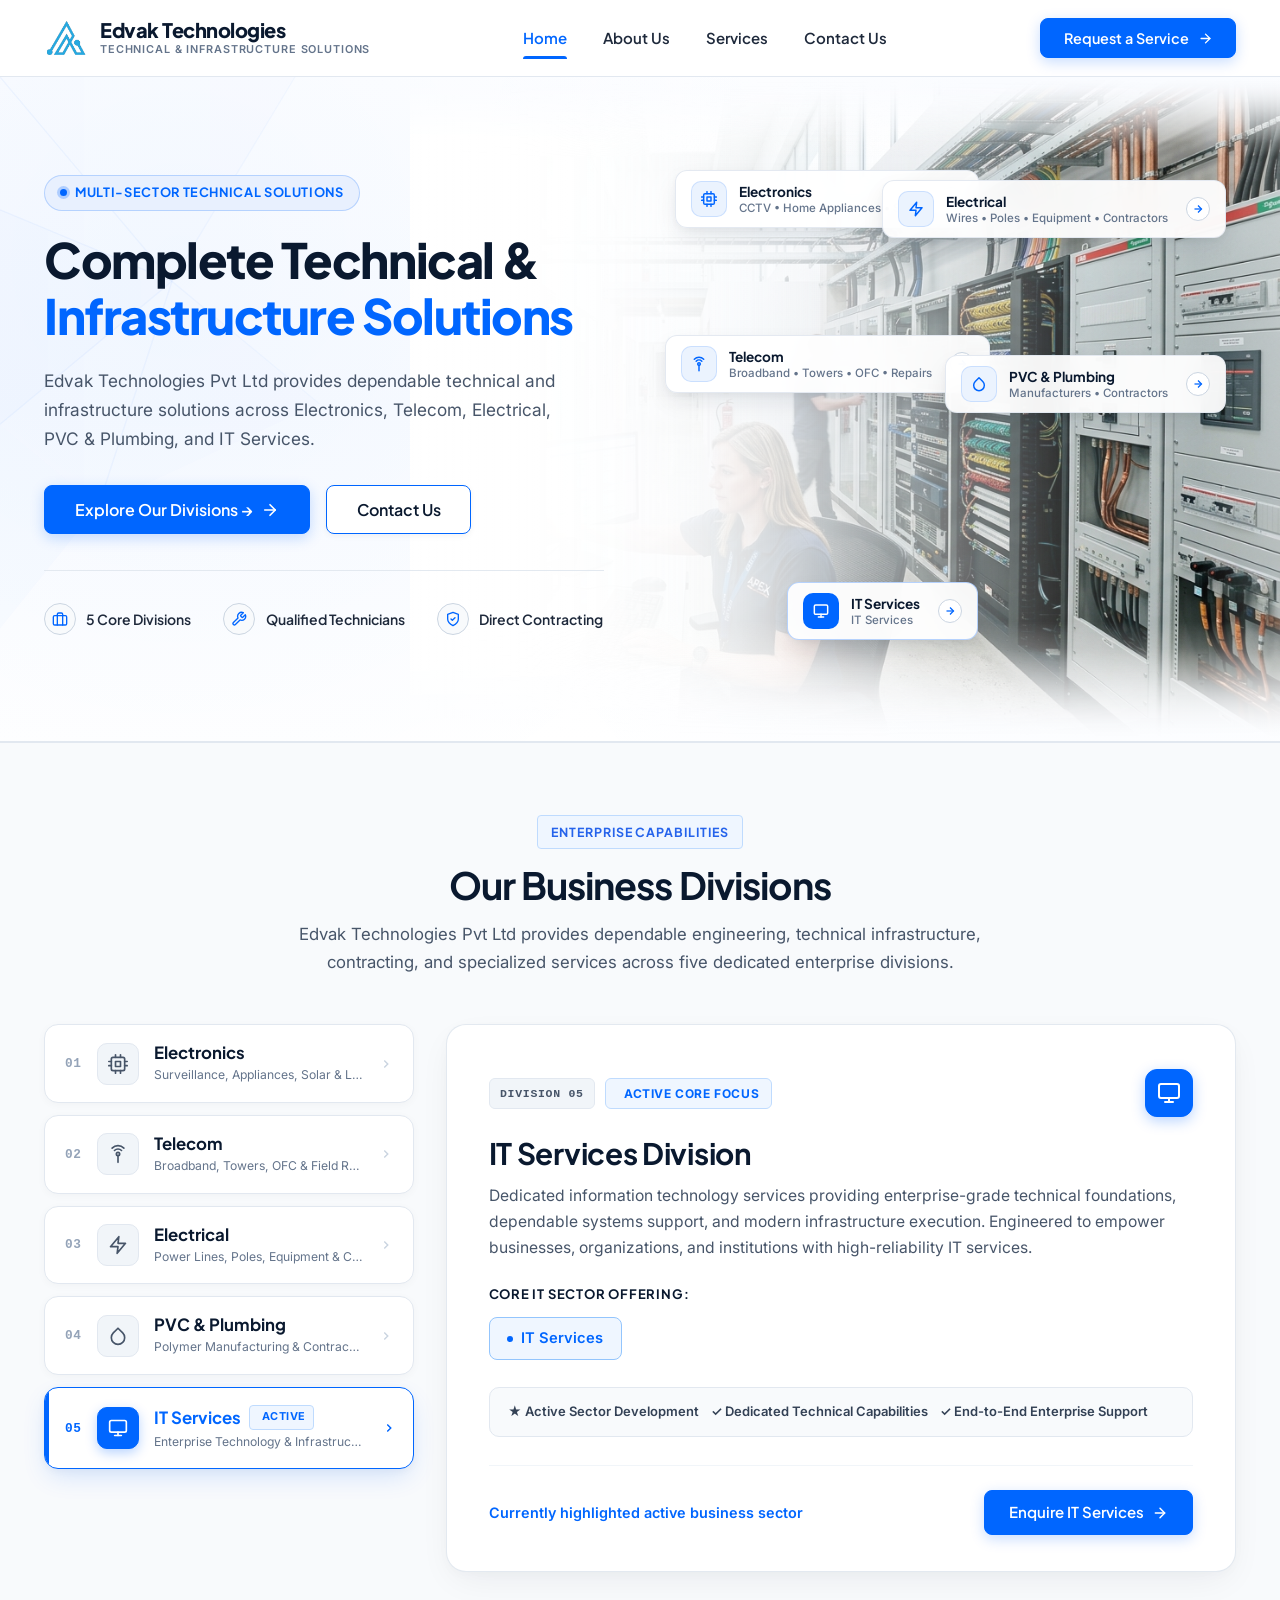
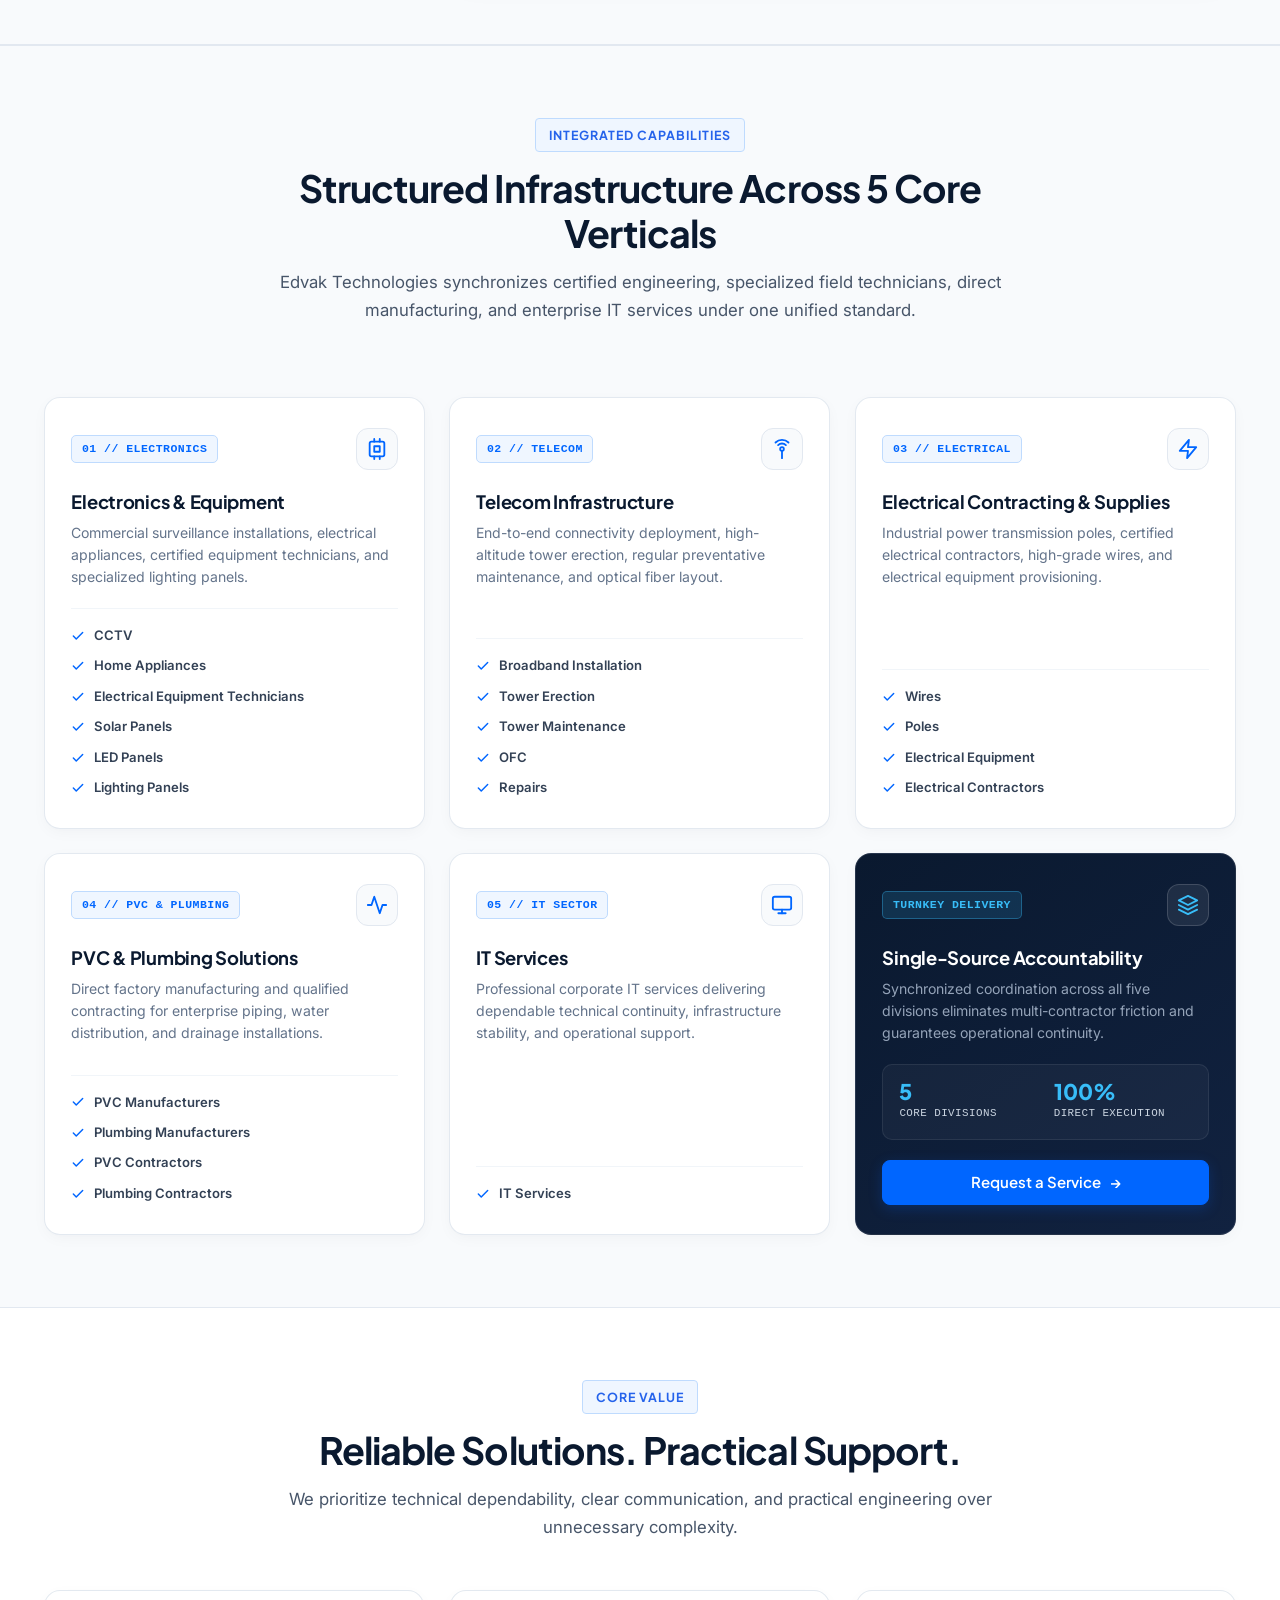
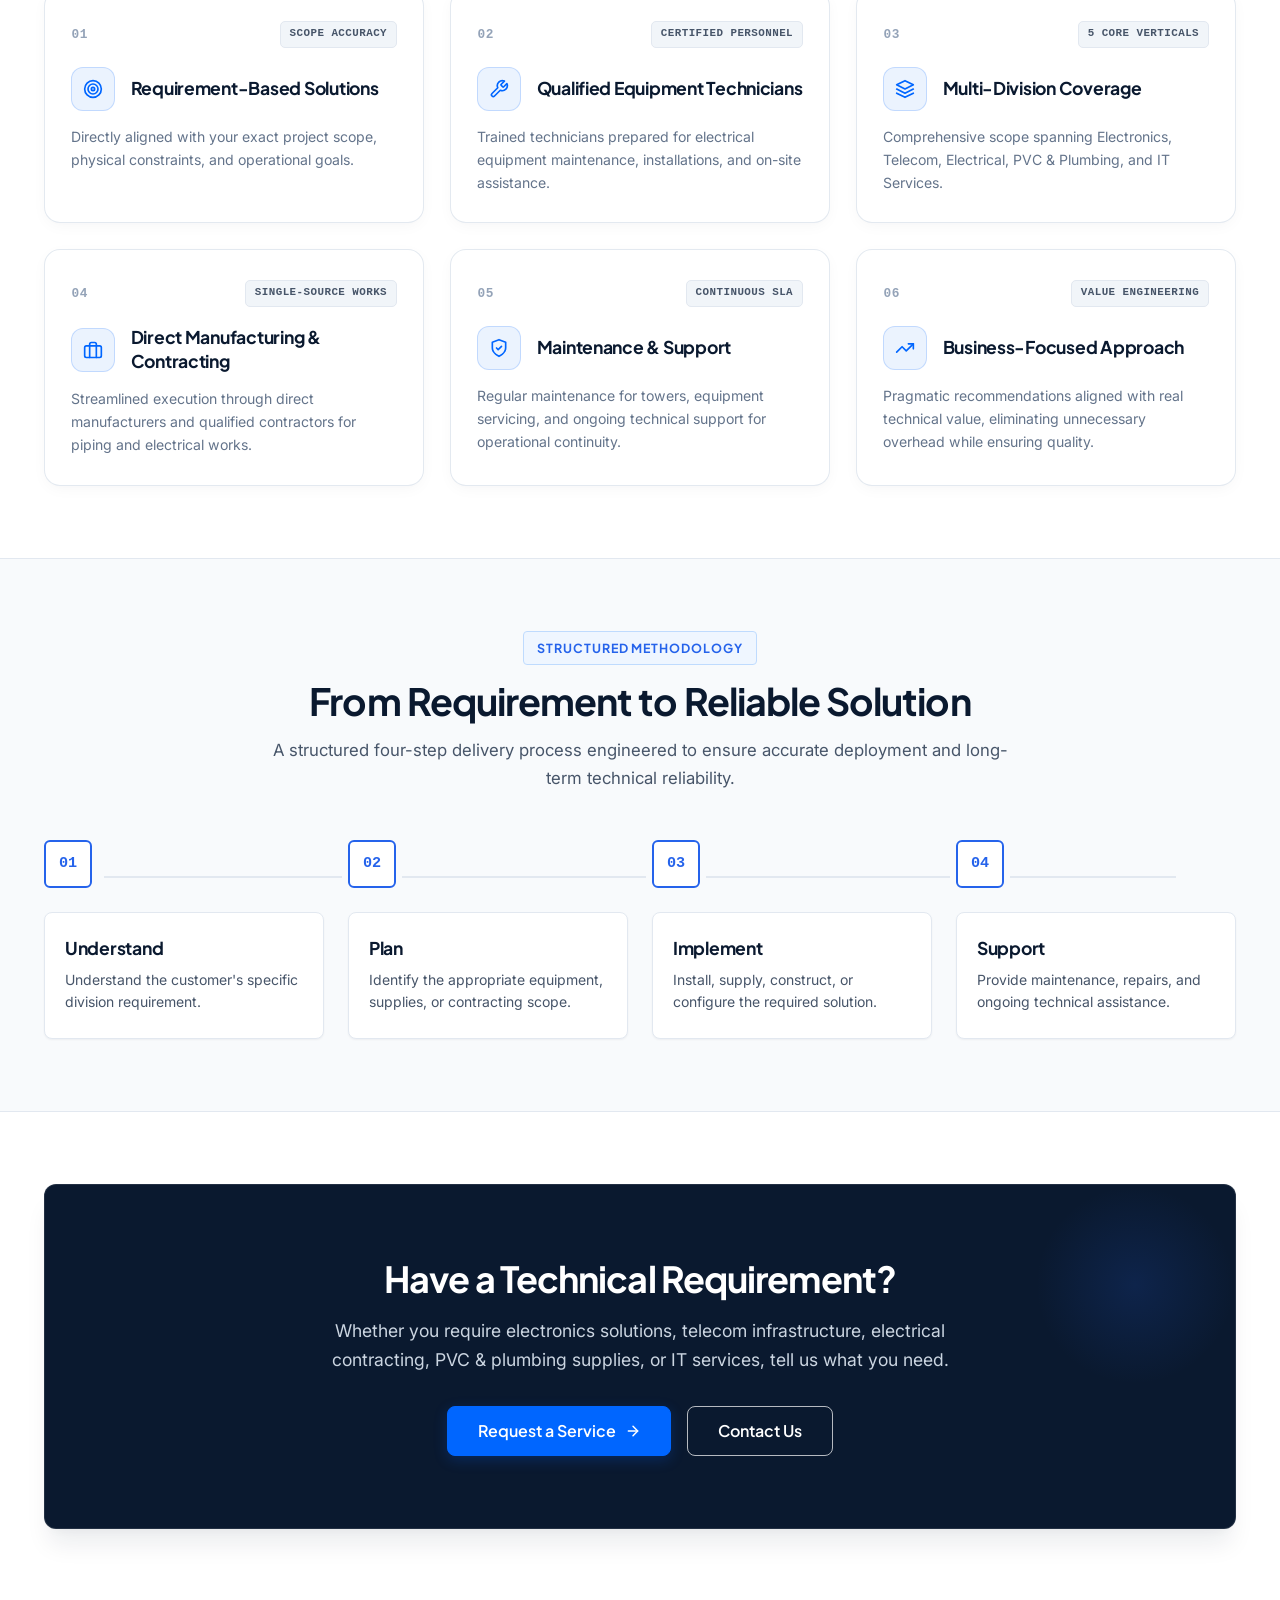
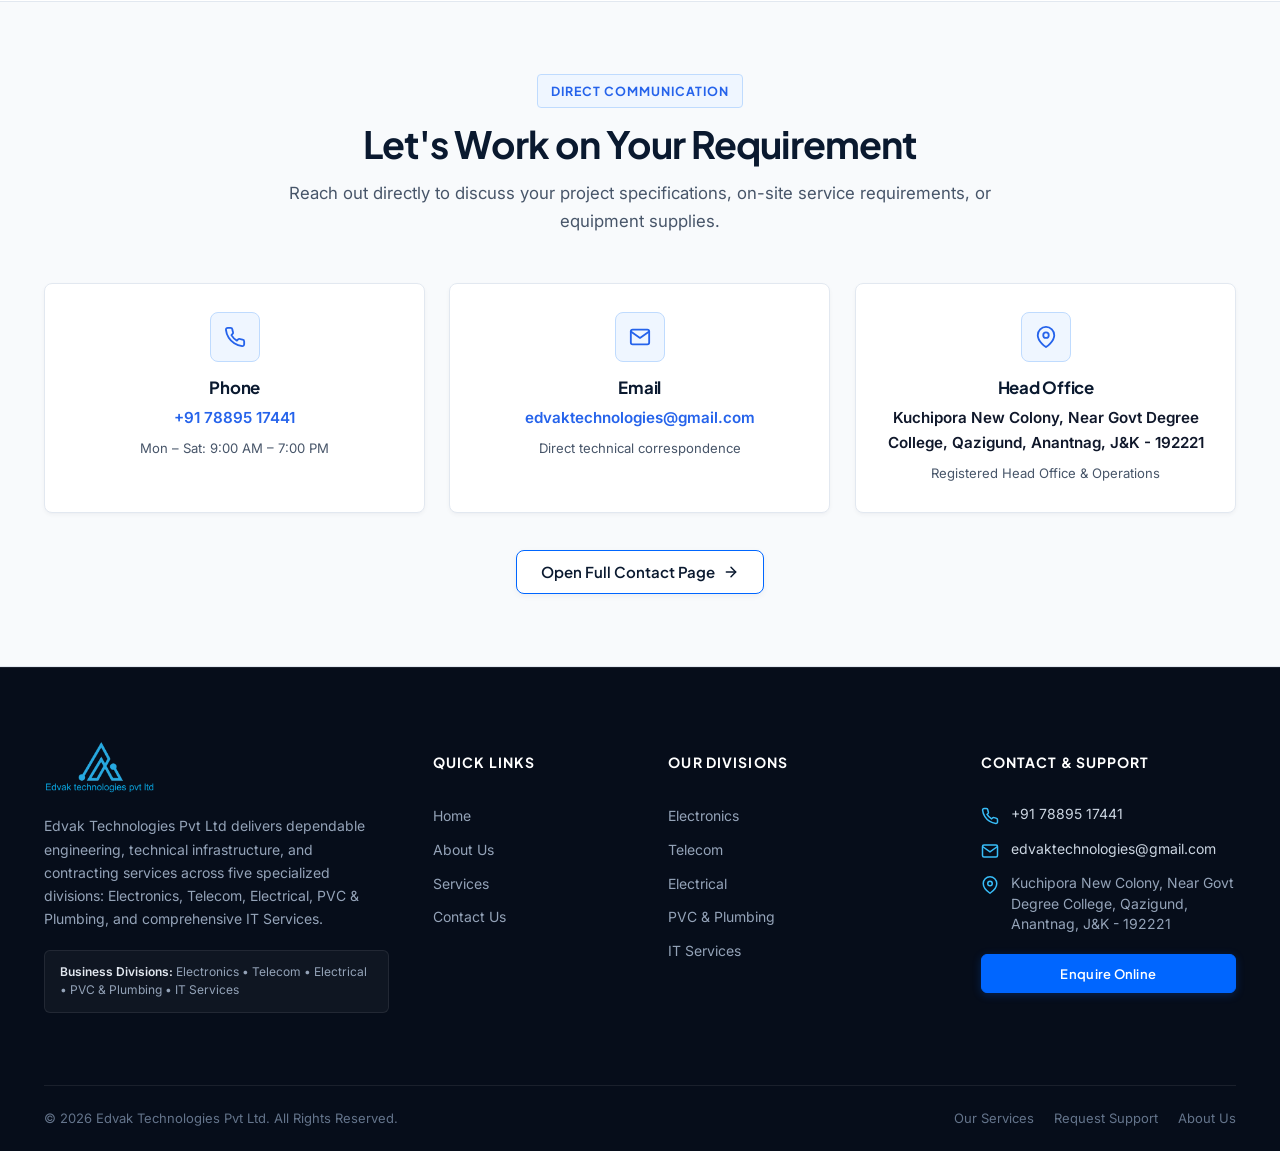
==== commit 8a9e12aa: "Update official contact details, phone, email and head office address" ====
--- a/index.html
+++ b/index.html
@@ -32,9 +32,9 @@
     "logo": "https://www.example.com/assets/images/edvak-mark.png",
     "contactPoint": {
       "@type": "ContactPoint",
-      "telephone": "+91 XXXXX XXXXX",
+      "telephone": "+91 78895 17441",
       "contactType": "customer service",
-      "email": "info@example.com"
+      "email": "edvaktechnologies@gmail.com"
     }
   }
   </script>
@@ -903,7 +903,7 @@
               <svg width="22" height="22" viewBox="0 0 24 24" fill="none" stroke="currentColor" stroke-width="2" stroke-linecap="round" stroke-linejoin="round"><path d="M22 16.92v3a2 2 0 0 1-2.18 2 19.79 19.79 0 0 1-8.63-3.07 19.5 19.5 0 0 1-6-6 19.79 19.79 0 0 1-3.07-8.67A2 2 0 0 1 4.11 2h3a2 2 0 0 1 2 1.72 12.84 12.84 0 0 0 .7 2.81 2 2 0 0 1-.45 2.11L8.09 9.91a16 16 0 0 0 6 6l1.27-1.27a2 2 0 0 1 2.11-.45 12.84 12.84 0 0 0 2.81.7A2 2 0 0 1 22 16.92z"></path></svg>
             </div>
             <h3 class="contact-preview-title">Phone</h3>
-            <div class="contact-preview-val"><a href="tel:+91XXXXXXXXXX">+91 XXXXX XXXXX</a></div>
+            <div class="contact-preview-val"><a href="tel:+917889517441">+91 78895 17441</a></div>
             <span class="contact-preview-sub">Mon – Sat: 9:00 AM – 7:00 PM</span>
           </div>
 
@@ -913,7 +913,7 @@
               <svg width="22" height="22" viewBox="0 0 24 24" fill="none" stroke="currentColor" stroke-width="2" stroke-linecap="round" stroke-linejoin="round"><path d="M4 4h16c1.1 0 2 .9 2 2v12c0 1.1-.9 2-2 2H4c-1.1 0-2-.9-2-2V6c0-1.1.9-2 2-2z"></path><polyline points="22,6 12,13 2,6"></polyline></svg>
             </div>
             <h3 class="contact-preview-title">Email</h3>
-            <div class="contact-preview-val"><a href="mailto:info@example.com">info@example.com</a></div>
+            <div class="contact-preview-val"><a href="mailto:edvaktechnologies@gmail.com">edvaktechnologies@gmail.com</a></div>
             <span class="contact-preview-sub">Direct technical correspondence</span>
           </div>
 
@@ -922,9 +922,9 @@
             <div class="contact-preview-icon" aria-hidden="true">
               <svg width="22" height="22" viewBox="0 0 24 24" fill="none" stroke="currentColor" stroke-width="2" stroke-linecap="round" stroke-linejoin="round"><path d="M21 10c0 7-9 13-9 13s-9-6-9-13a9 9 0 0 1 18 0z"></path><circle cx="12" cy="10" r="3"></circle></svg>
             </div>
-            <h3 class="contact-preview-title">Location</h3>
-            <div class="contact-preview-val">Regional Operations, India</div>
-            <span class="contact-preview-sub">Service Coverage Across Key Regions</span>
+            <h3 class="contact-preview-title">Head Office</h3>
+            <div class="contact-preview-val">Kuchipora New Colony, Near Govt Degree College, Qazigund, Anantnag, J&amp;K - 192221</div>
+            <span class="contact-preview-sub">Registered Head Office &amp; Operations</span>
           </div>
         </div>
 
@@ -981,15 +981,15 @@
           <ul class="footer-contact-list">
             <li class="footer-contact-item">
               <svg width="18" height="18" viewBox="0 0 24 24" fill="none" stroke="currentColor" stroke-width="2"><path d="M22 16.92v3a2 2 0 0 1-2.18 2 19.79 19.79 0 0 1-8.63-3.07 19.5 19.5 0 0 1-6-6 19.79 19.79 0 0 1-3.07-8.67A2 2 0 0 1 4.11 2h3a2 2 0 0 1 2 1.72 12.84 12.84 0 0 0 .7 2.81 2 2 0 0 1-.45 2.11L8.09 9.91a16 16 0 0 0 6 6l1.27-1.27a2 2 0 0 1 2.11-.45 12.84 12.84 0 0 0 2.81.7A2 2 0 0 1 22 16.92z"></path></svg>
-              <span>+91 XXXXX XXXXX</span>
+              <a href="tel:+917889517441">+91 78895 17441</a>
             </li>
             <li class="footer-contact-item">
               <svg width="18" height="18" viewBox="0 0 24 24" fill="none" stroke="currentColor" stroke-width="2"><path d="M4 4h16c1.1 0 2 .9 2 2v12c0 1.1-.9 2-2 2H4c-1.1 0-2-.9-2-2V6c0-1.1.9-2 2-2z"></path><polyline points="22,6 12,13 2,6"></polyline></svg>
-              <a href="mailto:info@example.com">info@example.com</a>
+              <a href="mailto:edvaktechnologies@gmail.com">edvaktechnologies@gmail.com</a>
             </li>
             <li class="footer-contact-item">
               <svg width="18" height="18" viewBox="0 0 24 24" fill="none" stroke="currentColor" stroke-width="2"><path d="M21 10c0 7-9 13-9 13s-9-6-9-13a9 9 0 0 1 18 0z"></path><circle cx="12" cy="10" r="3"></circle></svg>
-              <span>Regional Operations, India</span>
+              <span>Kuchipora New Colony, Near Govt Degree College, Qazigund, Anantnag, J&amp;K - 192221</span>
             </li>
           </ul>
           <div class="footer-cta-wrap">
--- a/css/style.css
+++ b/css/style.css
@@ -2965,16 +2965,16 @@
 
 /* Vertical alignment of column header slot across all 4 columns */
 .footer-logo-wrap {
-  height: 44px;
+  height: 54px;
   display: flex;
   align-items: center;
   margin-bottom: 1.25rem;
 }
 
 .footer-logo-img {
-  height: 44px;
+  height: 54px;
   width: auto;
-  max-width: 180px;
+  max-width: 220px;
   object-fit: contain;
   display: block;
   margin: 0 0 1.25rem 0;
